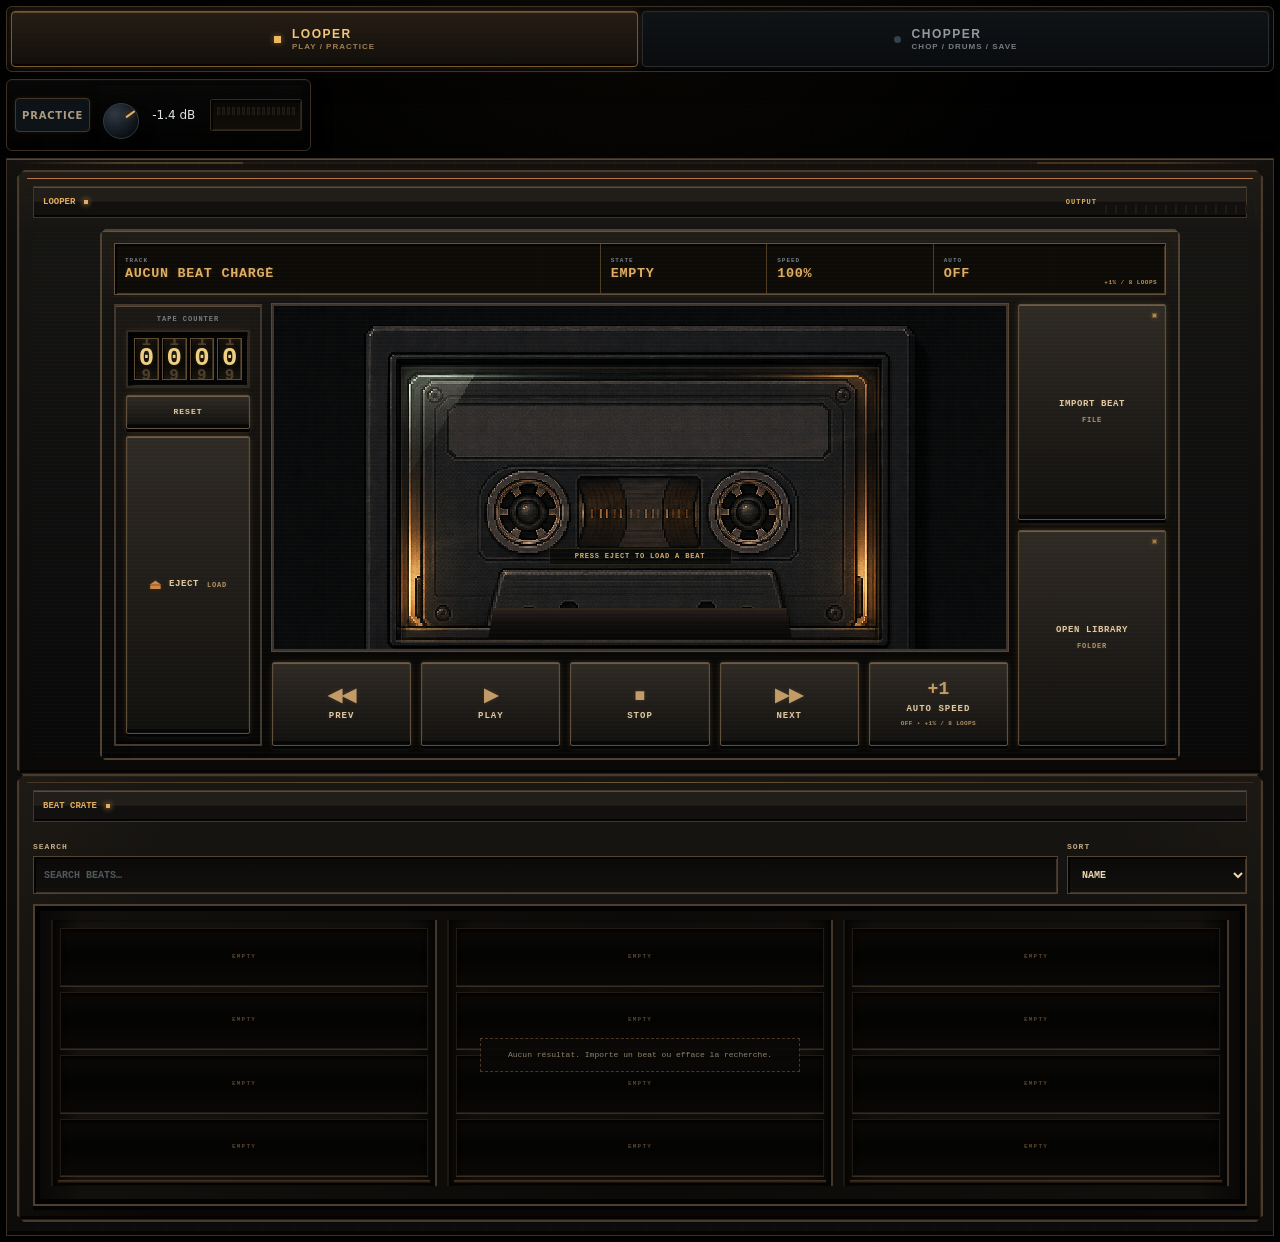
==== index.html @ d86b8d6f "Add sample timeline playhead" ====
<!doctype html>
<html lang="fr">
<head>
<meta charset="utf-8">
<meta name="viewport" content="width=device-width,initial-scale=1,viewport-fit=cover">
<meta name="theme-color" content="#15100b">
<meta name="referrer" content="no-referrer">
<title>Scratch Practice Station</title>
<link rel="manifest" href="manifest.json">
<link rel="stylesheet" href="./css/base.css">
<link rel="stylesheet" href="./css/clean-ui.css">
</head>
<body>
<div id="appBootError" role="alert" aria-live="assertive"></div>
<div class="app">
<div class="machine">
  <div class="top stableTop">
    <div class="stableBrand">
      <div class="stableBrandMark">SP</div>
      <div class="stableBrandName">SCRATCH PRACTICE</div>
    </div>

    <div class="headerDeckPill">
      <div class="headerDeckIcon" aria-hidden="true"></div>
      <div class="headerDeckText">
        <div id="deckTrack" class="headerDeckTitle">Aucun beat chargé</div>
        <div id="deckInfo" class="headerDeckMeta">Importe un WAV/MP3 pour commencer.</div>
      </div>
      <button id="headerCrateToggle" class="headerDeckCaret" type="button" aria-label="Ouvrir la beat crate">▾</button>
    </div>

    <div class="headerActions">
      <button id="practiceOverlayOpen" class="utilityBtn" type="button">PRACTICE</button>
    </div>

    <div class="headerMaster">
      <div class="headerVolLabel">VOLUME</div>
      <div class="headerMasterInner">
        <div class="masterVolumeBox headerMasterBox">
          <input id="masterVolume" type="range" min="0" max="100" step="1" value="85">
        </div>
        <div id="masterDb" class="masterDb">-1.8 dB</div>
        <span id="masterVolumeReadout" class="compatHidden">85%</span>
        <div class="headerMeterWrap">
          <div id="vu" class="vu headerVu"></div>
          <div class="headerMeterScale"><span>-24</span><span>-18</span><span>-12</span><span>-6</span><span>-3</span><span>0</span></div>
        </div>
      </div>
      <div class="compatHidden">
        <div id="lampReady" class="lamp green on"></div>
        <div id="lampPlay" class="lamp red"></div>
        <div id="lampStore" class="lamp amber"></div>
      </div>
    </div>
  </div>

  <div class="tabs mainModeTabs" role="tablist" aria-label="Main workstation mode">
    <button class="tab active" data-tab="looper" type="button" role="tab" aria-selected="true">
      <span class="tabLed"></span>
      <span class="tabCopy"><b>LOOPER</b><small>PLAY / PRACTICE</small></span>
    </button>
    <button class="tab" data-tab="chopper" type="button" role="tab" aria-selected="false">
      <span class="tabLed"></span>
      <span class="tabCopy"><b>CHOPPER</b><small>CHOP / DRUMS / SAVE</small></span>
    </button>
  </div>

  <!-- LOOPER -->
  <section id="looper" class="screen active">
    <div class="layout">
      <div class="panel beatCratePanel">
        <div class="title stableTitle"><span>BEAT CRATE <i class="blueLed"></i></span><span class="titleMeta">LOCAL CASSETTE RACK</span></div>

        <div class="grid2 beatCrateControls">
          <div><label for="librarySearch">SEARCH</label><input id="librarySearch" placeholder="SEARCH BEATS…"></div>
          <div><label for="libraryOrder">SORT</label><select id="libraryOrder"><option value="name">NAME</option><option value="recent">RECENT</option></select></div>
        </div>
        <div id="library" class="library"></div>
      </div>

      <div class="panel looperMainPanel">
        <div class="title stableTitle looperFrameHeader">
          <span>LOOPER <i class="blueLed"></i></span>
          <span class="looperPanelOutput"><b>OUTPUT</b><span id="looperVu" class="vu looperVu" aria-label="Niveau de sortie du Looper"></span></span>
        </div>
        <div class="looperPlayerHardware">
          <div class="display looperDisplay">
            <div id="looperDropzoneBtn" class="cassetteDeck" role="group" aria-label="Lecteur cassette pixel art et commandes du looper">
              <div class="deckReadout" role="status" aria-live="polite">
                <div class="deckReadoutTrack"><small>TRACK</small><strong id="cassetteBeatName">NO BEAT LOADED</strong></div>
                <div><small>STATE</small><strong id="deckTransportState">READY</strong></div>
                <div><small>SPEED</small><strong id="deckSpeedReadout">100%</strong></div>
                <div class="deckReadoutAuto"><small>AUTO</small><strong id="deckAutoReadout">OFF</strong><em>+1% / 8 LOOPS</em></div>
              </div>

              <div class="deckHardwareGrid">
                <aside class="tapeCounterModule" aria-label="Compteur mécanique de bande">
                  <small class="tapeCounterLabel">TAPE COUNTER</small>
                  <div id="tapeCounter" class="tapeCounterWindow" role="timer" aria-live="off" aria-label="Compteur de bande 0000">
                    <span class="counterWheel" data-digit="0" data-prev="9" data-next="1"><span class="counterGlyph">0</span></span>
                    <span class="counterWheel" data-digit="0" data-prev="9" data-next="1"><span class="counterGlyph">0</span></span>
                    <span class="counterWheel" data-digit="0" data-prev="9" data-next="1"><span class="counterGlyph">0</span></span>
                    <span class="counterWheel" data-digit="0" data-prev="9" data-next="1"><span class="counterGlyph">0</span></span>
                  </div>
                  <button id="tapeCounterReset" class="deckCounterKey" type="button" aria-label="Remettre le compteur de bande à zéro">RESET</button>
                  <button id="cassetteDoorEject" class="deckSideKey counterEjectKey" type="button" aria-label="Éjecter la cassette et remplacer le beat" title="EJECT / REPLACE">
                    <span class="deckKeyIcon" aria-hidden="true">⏏</span>
                    <strong>EJECT</strong>
                    <small id="cassetteDoorAction">LOAD</small>
                  </button>
                </aside>

                <div class="deckMechanismColumn">
                  <div class="cassetteMechanismCrop">
                    <div class="cassetteDeckStage">
                      <img class="cassetteDeckImage" src="assets/cassette-mechanism-pixel-v84.png" alt="Cabine cassette pixel art aux proportions physiques 10,16 par 6,35 cm" draggable="false">

                      <div class="cassetteDoorCavity" aria-hidden="true"></div>

                      <div class="cassetteDoorAssembly">
                        <img class="cassetteDoorPanel" src="assets/cassette-mechanism-pixel-v84.png" alt="" aria-hidden="true" draggable="false">
                        <div class="cassetteDoorGlass" aria-hidden="true"></div>
                        <div class="cassetteDoorLip" aria-hidden="true"></div>

                        <img class="cassetteReel cassetteReelLeft" src="assets/cassette-reel-pixel-v81.png" alt="" aria-hidden="true" draggable="false">
                        <img class="cassetteReel cassetteReelRight" src="assets/cassette-reel-pixel-v81.png" alt="" aria-hidden="true" draggable="false">
                      </div>

                      <div id="cassetteHint" class="cassetteDeckHint">PRESS EJECT TO LOAD A BEAT</div>
                    </div>
                  </div>

                  <div class="deckTransport" role="group" aria-label="Transport du Looper">
                    <button id="prevBeat" class="deckHotspot" type="button" aria-label="Beat précédent" title="PREV"><span aria-hidden="true">◀◀</span><strong>PREV</strong></button>
                    <button id="playBeat" class="deckHotspot" type="button" aria-label="Lecture" title="PLAY"><span aria-hidden="true">▶</span><strong>PLAY</strong></button>
                    <button id="stopBeat" class="deckHotspot" type="button" aria-label="Stop" title="STOP"><span aria-hidden="true">■</span><strong>STOP</strong></button>
                    <button id="nextBeat" class="deckHotspot" type="button" aria-label="Beat suivant" title="NEXT"><span aria-hidden="true">▶▶</span><strong>NEXT</strong></button>
                    <button id="autoLooperToggle" class="deckHotspot deckAutoHotspot" type="button" aria-label="Accélération automatique" title="AUTO +1% / 8 LOOPS" aria-pressed="false">
                      <span aria-hidden="true">+1</span><strong>AUTO SPEED</strong><small id="autoLooperCompactStatus">OFF • +1% / 8 LOOPS</small>
                    </button>
                  </div>
                </div>

                <aside class="looperImportDock" aria-label="Chargement des beats">
                  <button id="importBeatsBtn" class="deckLoadKey deckLoadBeat" type="button">
                    <span class="deckKeyLamp" aria-hidden="true"></span>
                    <strong>IMPORT BEAT</strong><small>FILE</small>
                  </button>
                  <button id="importFolderBtn" class="deckLoadKey deckLoadLibrary" type="button">
                    <span class="deckKeyLamp" aria-hidden="true"></span>
                    <strong>OPEN LIBRARY</strong><small>FOLDER</small>
                  </button>
                </aside>
              </div>

              <div id="beatImportStatus" class="beatImportStatus" aria-live="polite">READY • 3 INCLUDED BEATS</div>
            </div>
          </div>
        </div>

        <input id="beatFiles" class="hidden" type="file" accept="audio/*" multiple>
        <input id="beatFolder" class="hidden" type="file" accept="audio/*" webkitdirectory multiple>
      </div>
    </div>
  </section>

  <!-- PRACTICE -->
  <section id="practice" class="screen">
    <button id="practiceOverlayClose" class="practiceClose" type="button">CLOSE</button>
    <div class="layout">
      <div class="panel">
        <div class="title"><span>01</span> TRAINING SETUP</div>
        <div class="grid3">
          <div><label>LEVEL</label><select id="practiceLevel"><option value="beginner">BEGINNER</option><option value="intermediate">INTERMEDIATE</option><option value="advanced">ADVANCED</option></select></div>
          <div><label>SUBDIVISION</label><select id="practiceSub"><option value="8">8TH</option><option value="16">16TH</option></select></div>
          <div><label>PRACTICE TEMPO</label><input id="practiceTempo" type="number" min="40" max="220" value="80"></div>
        </div>
        <select id="practiceBars" class="hidden"><option selected>2</option></select>
        <div class="grid2">
          <button id="newPattern" class="btn primary">NEW PATTERN</button>
          <button id="startPractice" class="btn good">START PRACTICE</button>
        </div>
        <div class="grid2">
          <div><label>AUTO PROGRESSION</label><select id="practiceAuto"><option value="off">OFF</option><option value="up">+ SPEED %</option></select></div>
          <div><label>CHANGE EVERY</label><select id="patternCycles"><option value="2">2 CYCLES</option><option value="4" selected>4 CYCLES</option><option value="8">8 CYCLES</option></select></div>
        </div>
        <div class="help">Le moteur n'utilise pas une “notation standard” propriétaire : il affiche une notation pédagogique simple et explicite. → avant, ← arrière, X fermeture fader, O ouverture.</div>
      </div>

      <div class="panel">
        <div class="title"><span>02</span> CURRENT DRILL</div>
        <div class="practiceCard">
          <div id="practiceName" class="practiceName">BABY FLOW</div>
          <div id="practiceNotation" class="notation">→ ← · · | → ← · ·</div>
          <div id="practiceGrid" class="beatgrid"></div>
          <div id="practiceCount" class="status">READY</div>
        </div>
        <div class="legend">→ push / forward • ← pull / backward • X fader close • O fader open • C chirp • T transformer • S stab • · silence / hold</div>
      </div>
    </div>
  </section>

  <!-- CHOPPER -->
  <section id="chopper" class="screen">
    <div class="chopperStack samplerDeck">
      <div class="samplerTopRail" aria-hidden="true">
        <div class="samplerIdentity">
          <span class="samplerModel">CHOPPER 16</span>
          <strong>SAMPLE WORKSTATION</strong>
          <small>SCRATCH PRACTICE</small>
        </div>
        <div class="samplerRailMeta">
          <span>16 PADS</span>
          <span>2 BARS</span>
          <span>LOCAL AUDIO</span>
        </div>
      </div>

      <div class="samplerUpperDeck">
        <div class="panel samplerControlModule chopTransportPanel">
          <div class="title stableTitle"><span>SAMPLE CONTROL <i class="blueLed"></i></span><span class="titleMeta">LOAD / EDIT</span></div>

          <div class="samplerActionRow">
            <button id="playDrumsOnly" class="btn blue">DRUMS</button>
            <button id="autoMarkers" class="btn">AUTO CHOP</button>
          </div>
          <div id="chopStatus" class="status" aria-live="polite">READY</div>
          <div id="beatSaveStatus" class="status saveBeatStatus">SAVE rend la grille actuelle puis écrit un WAV.</div>
          <div class="spaceHint">ESPACE = PLAY / STOP</div>
          <input id="sampleFile" class="hidden" type="file" accept="audio/*">
          <input id="waveZoom" class="hidden" type="range" min="1" max="24" step="1" value="1">

          <details class="advancedBox">
            <summary>FINE SETTINGS</summary>
            <div class="samplerSelectRow fineSettingsSelectRow">
              <div><label>CHOPS</label><select id="sliceCount"><option value="4">4</option><option value="8">8</option><option value="12">12</option><option value="16" selected>16</option></select></div>
              <div><label>SNAP</label><select id="snapMode"><option value="transient">TRANSIENT</option><option value="grid">GRID</option><option value="free">FREE</option></select></div>
            </div>
            <div class="grid2 advancedInner">
              <div><label>GRID PRECISION</label><select id="gridDivision"><option value="0.25">1/4 beat</option><option value="0.125">1/8 beat</option><option value="0.0625" selected>1/16 beat</option><option value="0.03125">1/32 beat</option></select></div>
              <div><label>TRANSIENT RANGE</label><select id="transientRadius"><option value="20">20 ms</option><option value="40">40 ms</option><option value="80" selected>80 ms</option><option value="120">120 ms</option><option value="200">200 ms</option></select></div>
            </div>
          </details>

          <div class="samplerControlLegend">wheel = zoom • drag chop = free placement</div>
        </div>

        <div class="panel chopperMainPanel samplerScreenModule">
          <div class="grid4 samplerTransportButtons samplerDisplayActions" role="group" aria-label="Transport du Chopper">
            <button id="previewFlip" class="btn primary">PLAY</button>
            <button id="loadSampleBtn" class="btn primary">LOAD SAMPLE</button>
            <button id="stopFlip" class="btn">STOP</button>
            <button id="addFlipLibrary" class="btn good">SAVE BEAT</button>
          </div>

          <div class="title stableTitle"><span>SAMPLE DISPLAY <i class="blueLed"></i></span><span class="titleMeta">WAVE / CHOPS</span></div>

          <div class="samplerDisplayBody">
            <div class="sampleKnob samplePitchKnob" data-range-knob="samplePitch">
              <label for="samplePitch">PITCH</label>
              <div class="sampleKnobControl">
                <span class="sampleKnobFace" aria-hidden="true"></span>
                <input id="samplePitch" class="sampleKnobInput" type="range" min="-6" max="6" step="1" value="0" aria-label="Pitch du sample">
              </div>
              <span id="samplePitchReadout" class="sampleKnobReadout">0 st</span>
            </div>

            <div class="wavewrap largeWave samplerScreen">
              <canvas id="waveCanvas" width="1500" height="210"></canvas>
              <canvas id="playheadCanvas" width="1500" height="210" aria-hidden="true"></canvas>
              <div class="waveScrollbar">
                <input id="waveScroll" type="range" min="0" max="1000" step="1" value="0" aria-label="Scroll sample waveform">
              </div>
            </div>

            <div class="friendlyControls sampleTempoControl">
              <div><label for="sampleBpm">TEMPO</label><input id="sampleBpm" type="number" min="40" max="220" step="0.1" value="90"></div>
            </div>

            <div class="sampleKnob sampleVolumeKnob" data-range-knob="sampleVolume">
              <label for="sampleVolume">SAMPLE VOL</label>
              <div class="sampleKnobControl">
                <span class="sampleKnobFace" aria-hidden="true"></span>
                <input id="sampleVolume" class="sampleKnobInput" type="range" min="0" max="100" step="1" value="80" aria-label="Volume du sample">
              </div>
              <span id="sampleVolumeReadout" class="sampleKnobReadout">80%</span>
            </div>
          </div>

          <div id="sampleInfo" class="status samplerSampleInfo">Charge un sample, place tes chops et joue.</div>
          <div class="help sampleConditionHelp">AUTO CONDITION • coupe le rumble et crée du headroom uniquement si le sample arrive trop HOT/DENSE. Aucun boost automatique.</div>
        </div>
      </div>

      <div class="samplerPerformanceDeck">
        <div class="panel padsPanel samplerPadsModule">
          <div class="title compactTitle samplerSectionTitle">CHOP PADS <span class="titleMeta">01–16</span></div>
          <div id="pads" class="pads"></div>
          <div class="samplerModuleHint">Tap a pad to audition from that chop to the end.</div>
        </div>

        <div class="panel gridPanel samplerSequenceModule">
          <div class="samplerSequenceHead">
            <div class="title compactTitle samplerSectionTitle">SEQUENCE <span class="titleMeta">2 BARS / 8TH</span></div>
            <button id="clearGrid" class="btn">CLEAR GRID</button>
          </div>
          <div class="loopGridWrap">
            <div class="sampleTimelineStack">
              <canvas id="sampleTimelineCanvas" width="830" height="86" aria-label="Timeline du sample alignée sur la séquence de deux mesures">Sample timeline</canvas>
              <canvas id="sampleTimelinePlayheadCanvas" width="830" height="86" aria-hidden="true"></canvas>
            </div>
            <div id="loopGrid" class="matrixGrid"></div>
          </div>
          <div class="samplerModuleHint">Click = place • right click = clear • one chop per step.</div>
        </div>
      </div>

      <div class="panel controlPanel samplerDrumSection">
        <div class="title stableTitle"><span>DRUM MACHINE <i class="blueLed"></i></span><span class="titleMeta">GROOVE / OUTPUT</span></div>
        <div class="drumSelector">
          <div>
            <label>STYLE POUR LA PROCHAINE SÉLECTION</label>
            <select id="drumMode"><option value="auto" selected>AUTO / 30 GROOVES</option><option value="classic">BOOM BAP</option><option value="sparse">DUSTY / SPARSE</option><option value="hard">HARD</option><option value="wonky">WONKY</option><option value="west">WEST COAST</option><option value="off">OFF</option></select>
          </div>
          <button id="newDrums" class="btn blue">NEW DRUMS</button>
        </div>

        <div class="snareFx">
          <div class="snareFxHead">
            <label class="fxToggle">
              <input id="snareReverbOn" type="checkbox">
              <span>SNARE REVERB</span>
            </label>
            <select id="snareReverbType">
              <option value="room">ROOM</option>
              <option value="plate" selected>PLATE</option>
              <option value="dark">DARK</option>
            </select>
          </div>
          <div class="snareMixRow">
            <label>MIX <span id="snareReverbMixReadout">25%</span></label>
            <input id="snareReverbMix" type="range" min="0" max="70" step="1" value="25">
          </div>
          <div class="help">Le réglage reste fixe quand tu fais NEW DRUMS.</div>
        </div>

        <div class="snareFx punchFx">
          <div class="snareFxHead">
            <label>PUNCH / MASTER</label>
            <select id="punchMode">
              <option value="off">OFF</option>
              <option value="warm" selected>WARM</option>
              <option value="knock">KNOCK</option>
              <option value="hard">HARD</option>
            </select>
          </div>
          <div id="punchDesc" class="help">WARM • glue légère, transitoires préservées, limiteur de sécurité.</div>
        </div>

        <div class="currentDrums">
          <div class="currentDrumsTitle">BATTERIE COURANTE</div>
          <div id="drumSelectionStatus">Pas encore sélectionnée — le premier PLAY en choisira une.</div>
          <div class="drumParts">
            <span id="currentKick">KICK —</span>
            <span id="currentSnare">SNARE —</span>
            <span id="currentHat">HAT —</span>
            <span id="currentPattern">PATTERN —</span>
          </div>
        </div>

        <div class="drumEditBox">
          <div class="drumEditHead">
            <div>
              <div class="currentDrumsTitle">EDIT GROOVE</div>
              <div class="help">1 mesure • clic = ajouter/enlever • molette sur une case = volume 10–100%</div>
            </div>
            <div class="drumEditActions">
              <select id="drumEditView" aria-label="Drum editor resolution">
                <option value="8">8TH</option>
                <option value="16" selected>16TH</option>
              </select>
              <button id="clearDrumEdits" class="btn">CLEAR DRUMS</button>
            </div>
          </div>
          <div id="drumEditor" class="drumEditor"></div>
          <div id="drumStatus" class="status drumEditStatus" aria-live="polite">READY</div>
          <input id="kickFolderFallback" class="hidden" type="file" accept="audio/*" webkitdirectory multiple>
          <input id="snareFolderFallback" class="hidden" type="file" accept="audio/*" webkitdirectory multiple>
          <input id="hatFolderFallback" class="hidden" type="file" accept="audio/*" webkitdirectory multiple>
        </div>


      </div>
    </div>
  </section>

  
</div>
</div>

<script src="./js/bootstrap.js"></script>
<script src="./js/core.js" defer></script>
<script src="./js/looper.js" defer></script>
<script src="./js/practice.js" defer></script>
<script src="./js/chopper.js" defer></script>
<script src="./js/drums.js" defer></script>
<script src="./js/events.js" defer></script>
</body>
</html>
---- css/base.css ----
/* Scratch Practice - maintained runtime base stylesheet.
   There is no CSS generator pipeline; edit this file directly. */

:root {
  /* Core UI */
  --line: #252b30;
  --accent: #e2ad5f;
  --accent-secondary: #b87349;
  --green: #72be95;
  --amber: #e2ad5f;
  --red: #e15d56;

  /* Typography */
  --font-mono: ui-monospace,SFMono-Regular,Consolas,monospace;
  --font-condensed: "Arial Narrow","Helvetica Neue",Arial,sans-serif;

  /* Shared physical surface */
  --deck-texture: url("../assets/deck-black-ui-texture.png");
}

* {
  box-sizing: border-box;
}

html, body {
  background-color: #050403 !important;
}

body {
  min-height: 100vh;
  margin: 0 !important;
  color: #e7eaed !important;
  background-image: radial-gradient(circle at 50% -15%,rgba(226,173,95,.055),transparent 31%),
    linear-gradient(180deg,rgba(0,0,0,.18),rgba(0,0,0,.47)),
    var(--deck-texture) !important;
  background-size: auto,auto,256px 256px !important;
  background-repeat: no-repeat,no-repeat,repeat !important;
  background-blend-mode: normal,normal,soft-light !important;
  font-family: Inter,system-ui,-apple-system,BlinkMacSystemFont,"Segoe UI",sans-serif !important;
}

body:before {
  content: "";
  position: fixed;
  inset: 0;
  pointer-events: none;
  z-index: 999;
  background: repeating-linear-gradient(0deg,transparent 0 3px,rgba(255,255,255,.018) 3px 4px),
    repeating-linear-gradient(90deg,transparent 0 7px,rgba(255,255,255,.012) 7px 8px);
  mix-blend-mode: screen;
  opacity: .015 !important;
}

button, input, select {
  font: inherit;
}

button {
  cursor: pointer;
}

.lamp {
  width: 8px;
  height: 8px;
  margin: auto;
  border-radius: 50%;
  background: #24292c;
  border: 1px solid #4a5054;
  box-shadow: inset 0 0 5px #000;
}

.lamp.on.green {
  background: var(--green);
  box-shadow: 0 0 10px rgba(123,217,154,.75);
}

.lamp.on.amber {
  background: var(--amber);
  box-shadow: 0 0 10px rgba(226,169,90,.75);
}

.lamp.on.red {
  background: var(--red);
  box-shadow: 0 0 10px rgba(255,91,80,.75);
}

.screen {
  position: relative;
  display: none;
  z-index: 1;
}

.screen.active {
  display: block;
}

.layout {
  display: grid;
  grid-template-columns: minmax(0,.9fr) minmax(0,1.1fr);
  gap: 14px;
}

.panel {
  position: relative;
  min-width: 0;
  padding: 16px;
  border: 1px solid var(--line) !important;
  border-radius: 6px !important;
}

.panel:before {
  content: "";
  position: absolute;
  left: 0;
  top: 0;
  bottom: 0;
  width: 2px;
  background: #22292d;
}

.title {
  display: flex;
  align-items: center;
  gap: 9px;
  margin: 0 0 14px;
  padding: 0;
  border-bottom: 0;
  font: 900 12px/1 var(--font-condensed);
  letter-spacing: 1px;
  text-transform: uppercase;
}

.title span {
  color: var(--accent);
  font: 800 9px/1 var(--font-mono);
  letter-spacing: 0;
  display: none;
}

#looper .panel:nth-child(2):before, #practice .panel:nth-child(2):before, .chopperMainPanel:before {
  background: var(--accent-secondary);
}

label {
  display: block;
  margin: 10px 0 5px;
  font: 700 9px/1 var(--font-mono);
  text-transform: uppercase;
}

.help, .legend, input, select {
  width: 100%;
  min-height: 38px;
  border: 1px solid #343c41;
  border-radius: 4px;
  padding: 8px 10px;
  outline: none;
  color: #e8e8e5;
  background: #090c0e;
  font-size: 12px;
  transition: border-color .15s,box-shadow .15s;
}

input:focus, select:focus {
  outline: 1px solid #8b6838 !important;
  border-color: #765a34 !important;
  box-shadow: 0 0 0 2px rgba(226,173,95,.08);
}

select {
  color-scheme: dark;
}

input::placeholder {
  color: #4f585d;
}

input[type=range] {
  min-height: auto;
  padding: 0;
  border: 0;
  background: transparent;
  accent-color: var(--accent);
}

.hidden {
  display: none !important;
}

.grid2 {
  display: grid;
  grid-template-columns: repeat(2,minmax(0,1fr));
  gap: 9px;
}

.grid3 {
  display: grid;
  grid-template-columns: repeat(3,minmax(0,1fr));
  gap: 9px;
}

.grid4 {
  display: grid;
  grid-template-columns: repeat(4,minmax(0,1fr));
  gap: 9px;
}

.btn {
  padding: 9px 12px;
  font: 850 10px/1 var(--font-condensed);
  letter-spacing: 1px;
  text-transform: uppercase;
  transition: transform .08s ease,background .12s,color .12s,border-color .12s;
}

.btn:active {
  transform: translateY(1px);
}

.btn.primary:hover {
  background: #49351f;
}

.btn.danger {
  color: #ffd4d0;
  background: #2a1515;
  border-color: #69312e;
}

.btn:disabled {
  opacity: .36;
  cursor: not-allowed;
}

.display, .practiceCard {
  position: relative;
  overflow: hidden;
  border: 1px solid #24485a;
  border-radius: 6px;
  padding: 18px;
  background: linear-gradient(180deg,rgba(27,103,140,.08),transparent),
    #06141b;
  box-shadow: inset 0 0 45px rgba(24,107,151,.11),
    0 12px 28px rgba(0,0,0,.18);
}

.display:after, .practiceCard:after {
  content: "";
  position: absolute;
  inset: 0;
  pointer-events: none;
  background: repeating-linear-gradient(0deg,transparent 0 3px,rgba(89,197,246,.025) 3px 4px);
}

.status {
  position: relative;
  z-index: 1;
  min-height: 18px;
  font: 11px/1.5 var(--font-mono);
}

.vu {
  position: relative;
  z-index: 1;
  display: grid;
  grid-template-columns: repeat(16,1fr);
  gap: 3px;
  margin-top: 14px;
}

.practiceName {
  position: relative;
  z-index: 1;
  color: #e8f7fd;
  font: 900 34px/.95 var(--font-condensed);
  letter-spacing: -1px;
}

.notation {
  position: relative;
  z-index: 1;
  margin-top: 18px;
  color: #c5a36d;
  font: 700 25px/1.65 var(--font-mono);
  letter-spacing: 4px;
  word-break: break-word;
}

.beatgrid {
  position: relative;
  z-index: 1;
  display: grid;
  grid-template-columns: repeat(8,1fr);
  gap: 3px;
  margin-top: 13px;
}

.beatgrid span {
  border: 1px solid #254454;
  padding: 8px 2px;
  color: #78a7ba;
  text-align: center;
  font: 9px/1 var(--font-mono);
}

.beatgrid span.now {
  background: var(--accent);
  border-color: var(--accent);
  color: #06131a;
}

.advancedInner {
  margin-top: 8px;
}

@media (max-width:760px) {
  /* Generic form grids used by the legacy Practice surface. Component grids
     with stronger contracts (Looper/Chopper/Drums) override this locally. */
  .grid3,
  .grid4 {
    grid-template-columns: 1fr 1fr;
  }
}

.masterVolumeBox {
  margin-top: 12px;
  padding-top: 10px;
  border-top: 1px solid #263038;
}

.masterVolumeBox input[type=range] {
  accent-color: var(--accent);
}

.headerMaster {
  grid-template-columns: auto 1fr;
  grid-template-rows: auto auto;
  column-gap: 14px;
  row-gap: 6px;
}

.headerVolLabel {
  grid-row: 1 / span 2;
  letter-spacing: 1px;
}

.masterDb {
  min-width: 60px;
}

.vu i {
  width: 100%;
  border: 0;
}

label {
  font-weight: 600;
}

.masterVolumeBox {
  background: #0a0d10;
}

.app {
  max-width: 1680px !important;
  background: transparent !important;
  margin: 0 auto !important;
  padding: 6px !important;
}

.machine {
  position: relative;
  overflow: hidden;
  grid-template-columns: minmax(0,1fr) !important;
  grid-template-areas: "top" "tabs" "content" !important;
  align-items: start !important;
  padding: 0 !important;
  border: 0 !important;
  border-radius: 0 !important;
  background: transparent !important;
  box-shadow: none !important;
}

.machine:before, .machine:after {
  display: none !important;
}

.stableTop {
  position: relative;
  z-index: 1;
  justify-content: space-between;
  grid-area: top !important;
  display: grid !important;
  align-items: center !important;
  border: 1px solid var(--line) !important;
  border-radius: 6px !important;
}

.stableBrand {
  align-items: center;
  gap: 16px;
}

.stableBrandMark {
  width: 42px;
  height: 44px;
  display: flex;
  align-items: center;
  justify-content: center;
  color: #f2d49b !important;
  font-size: 21px;
  font-weight: 1000;
  font-style: italic;
  letter-spacing: -4px;
  border: 1px solid #785932;
  background: linear-gradient(180deg,#3c2d1d,#20170f) !important;
  box-shadow: inset 0 1px rgba(255,232,188,.08),0 0 9px rgba(226,173,95,.08) !important;
}

.stableBrandName {
  font-size: 17px;
  font-weight: 600;
  letter-spacing: 5px;
  white-space: nowrap;
}

.headerDeckPill {
  grid-template-columns: 80px 1fr 30px !important;
  align-items: center !important;
  gap: 10px !important;
  min-height: 50px !important;
  padding: 0 12px !important;
  border: 1px solid #202a32 !important;
  border-radius: 6px !important;
}

.headerDeckTitle {
  color: #eef2f4 !important;
  font-size: 14px !important;
  font-weight: 600;
}

.headerDeckMeta {
  margin-top: 3px;
  color: #7c868e !important;
  font-size: 11px !important;
}

.headerDeckCaret {
  width: 28px;
  height: 32px;
  padding: 0 !important;
  border: 0 !important;
  background: transparent !important;
  color: #abb2b7 !important;
  font-size: 18px !important;
  text-align: right;
  cursor: pointer;
  transition: .12s ease;
}

.utilityBtn {
  min-height: 34px;
  border: 1px solid #26313a;
  border-radius: 4px;
  color: #cbd2d7;
  background: #0d1217;
  font-size: 10px;
  font-weight: 800;
  letter-spacing: .8px;
}

.headerMaster {
  display: flex !important;
  align-items: center !important;
  justify-content: flex-end !important;
  gap: 12px !important;
}

.headerMasterInner {
  display: grid !important;
  align-items: center !important;

}

.headerMasterBox {
  position: relative !important;
  display: flex;
  align-items: center;
  justify-content: center;
  padding: 0 !important;
  border: 0 !important;
  background: transparent !important;
}

.headerMasterBox:before {
  content: "" !important;
  position: absolute !important;
  inset: 5px !important;
  border-radius: 50% !important;
  border: 1px solid #303a43 !important;
  background: radial-gradient(circle at 32% 28%,#303943 0,#192027 42%,#0b0f13 74%,#030405 100%) !important;
  box-shadow: 0 7px 15px rgba(0,0,0,.42) !important;  pointer-events: none !important;
}

.headerMasterBox:after {
  content: "" !important;
  position: absolute !important;
  width: 2px !important;
  border-radius: 2px !important;
  background: var(--accent) !important;
  box-shadow: 0 0 7px rgba(226,173,95,.46) !important;
  transform: rotate(calc((var(--masterpct,85) - 50) * 1.55deg)) !important;

}

.headerVolLabel {
  font-size: 11px !important;
  color: #d4dade !important;
}

#masterVolume {
  position: absolute !important;
  inset: 0 !important;
  z-index: 3 !important;
  opacity: 0 !important;
  pointer-events: auto !important;
  touch-action: none;
  cursor: pointer !important;
}

.masterDb {
  font-size: 12px !important;
  color: #dce1e4 !important;
}

.headerMeterWrap {
  position: relative;
  display: grid;
  grid-template-rows: 14px 10px !important;
  gap: 1px !important;
  min-height: 31px;
  padding: 3px 6px 2px !important;
  overflow: hidden;
  border: 1px solid #33291f !important;
  border-radius: 2px;
  background: linear-gradient(180deg,#070706,#100d09) !important;
  box-shadow: inset 2px 2px #030302,inset -1px -1px #292118 !important;
}

.headerVu {
  height: 14px !important;
  display: grid !important;
  grid-template-columns: repeat(16,1fr) !important;
  gap: 2px !important;
  align-items: center;
  margin: 0 !important;
  padding: 0 !important;
  border: 0 !important;
  background: transparent !important;
}

.headerVu i {
  min-width: 3px;
  border: 1px solid #211a13 !important;
  border-radius: 0 !important;
  background: #15110d !important;
  box-shadow: inset 0 1px rgba(255,255,255,.018) !important;
}

.headerVu i {
  height: 8px !important;
  margin-top: 1px !important;
}

.headerVu i.on.low {
  border-color: #506d69 !important;
  background: linear-gradient(180deg,#789d98,#567772) !important;
  box-shadow: 0 0 3px rgba(109,152,151,.18) !important;
}

.headerVu i.on.mid {
  border-color: #9b743c !important;
  background: linear-gradient(180deg,#e2ad5f,#a97936) !important;
  box-shadow: 0 0 4px rgba(226,173,95,.20) !important;
}

.headerVu i.on.high {
  border-color: #a85d31 !important;
  background: linear-gradient(180deg,#e18a48,#b65332) !important;
  box-shadow: 0 0 5px rgba(212,134,67,.28) !important;
}

.headerVu i.peakHold {
  border-color: #f1c276 !important;
  box-shadow: 0 0 2px #e2ad5f,0 0 6px rgba(212,134,67,.34) !important;
}

.headerMeterScale {
  justify-content: space-between;
  color: #8f795d !important;
  font-family: var(--font-mono);
  font-size: 8px;
  letter-spacing: .25px;
}

.stableTitle, .compactTitle {
  margin: 0 !important;
  padding: 0 !important;
  border: 0 !important;
  color: #edf2f5 !important;
  font-size: 12px !important;
  font-weight: 700 !important;
  letter-spacing: .8px !important;
}

.stableTitle {
  display: flex !important;
  justify-content: space-between !important;
  align-items: center !important;
  min-height: 28px !important;
}

.stableTitle span {
  display: flex;
  align-items: center;
  gap: 8px;
}

.blueLed {
  width: 6px;
  height: 6px;
  display: inline-block;
  border-radius: 50%;
  border: 1px solid #5a4124;
  background: var(--accent);
  box-shadow: 0 0 6px rgba(226,173,95,.48);
}

label {
  font-size: 10px !important;
  letter-spacing: .35px !important;
}

input, select {
  border: 1px solid #3a3025 !important;
  border-radius: 4px !important;
  box-shadow: none !important;
}

.btn {
  min-height: 35px !important;
  border: 1px solid #27313a !important;
  border-radius: 4px !important;
}

.help, .status {
  font-size: 10px !important;
}

#looper {
  position: relative !important;
}

#clearGrid {
  float: right !important;
  margin-top: -31px !important;
  min-height: 28px !important;
}

#practice {
  display: none !important;
  position: fixed !important;
  z-index: 5000 !important;
  inset: 34px !important;
  max-width: 1100px !important;
  margin: auto !important;
  overflow: auto !important;
  padding: 42px 12px 12px !important;
  border: 1px solid #29343d !important;
  border-radius: 7px !important;
  background: #070b0f !important;
  box-shadow: 0 30px 90px rgba(0,0,0,.72) !important;
}

#practice.overlayOpen {
  display: block !important;
}

#practice .layout {
  grid-template-columns: 1fr 1fr !important;
}

.practiceClose {
  position: absolute;
  top: 10px;
  right: 12px;
  min-height: 28px;
  padding: 0 12px;
  border: 1px solid #28333c;
  border-radius: 4px;
  color: #d6dce0;
  background: #0d1217;
  font-size: 9px;
  font-weight: 800;
  cursor: pointer;
}

.compatHidden {
  position: absolute !important;
  width: 1px !important;
  height: 1px !important;
  overflow: hidden !important;
  clip: rect(0 0 0 0) !important;
  white-space: nowrap !important;
}

@media (max-width:1240px) {
  .stableTop {
    grid-template-columns: 290px minmax(330px,1fr) 90px minmax(370px,430px) !important;
  }

  .stableBrandName {
    letter-spacing: 3px;
  }
}

.mainModeTabs {
  position: relative;
  z-index: 1;
  grid-area: tabs !important;
  display: grid !important;
  grid-template-columns: 1fr 1fr !important;
  width: 100% !important;
  max-width: none !important;
  margin: 0 !important;
  padding: 4px !important;
  gap: 4px !important;
  border: 1px solid var(--line) !important;
  border-radius: 6px !important;
}

.mainModeTabs .tab {
  min-width: 0 !important;
  font: 900 11px/1 var(--font-condensed);
  letter-spacing: 1.6px;
  text-transform: uppercase;
  transition: .15s ease;
  min-height: 56px !important;
  display: flex !important;
  align-items: center !important;
  justify-content: center !important;
  gap: 11px !important;
  padding: 8px 18px !important;
  color: #92999f !important;
  border: 1px solid #262c31 !important;
  border-radius: 4px !important;
  background: linear-gradient(180deg,#101316,#090b0d) !important;
  box-shadow: none !important;
  cursor: pointer !important;
}

.mainModeTabs .tab:hover {
  color: #c8cdd1 !important;
  border-color: #5a4630 !important;
  background: linear-gradient(180deg,#131619,#0b0e10) !important;
}

.tabLed {
  width: 7px;
  height: 7px;
  flex: 0 0 auto;
  border-radius: 50%;
  background: #34404a;
}

.tab.active .tabLed {
  background: var(--accent) !important;
  box-shadow: 0 0 6px rgba(226,173,95,.48) !important;
}

.tabCopy {
  display: flex;
  flex-direction: column;
  align-items: flex-start;
  gap: 3px;
}

.tabCopy b {
  font-size: 12px;
  line-height: 1;
  letter-spacing: 1.5px;
}

.tabCopy small {
  color: #66717a;
  font-size: 8px;
  font-weight: 800;
  line-height: 1;
  letter-spacing: 1px;
}

.tab.active .tabCopy small {
  color: #b79768 !important;
}

.titleMeta {
  color: #c5a36d !important;
  font-size: 8px;
  font-weight: 800;
  letter-spacing: .8px;
}

#looper, #chopper {
  position: relative;
  z-index: 1;
  grid-area: content !important;
  display: none !important;
  width: 100% !important;
  animation: tabFade .13s ease;
}

#looper.active, #chopper.active {
  display: block !important;
}

.looperMainPanel {
  order: 1 !important;
  height: auto !important;
  min-height: 470px !important;
}

.beatCratePanel {
  order: 2 !important;
  position: relative !important;
  z-index: 1 !important;
  min-height: 360px !important;
  overflow: hidden !important;
}

.headerDeckCaret:hover {
  border-radius: 4px !important;
  background: rgba(226,173,95,.06) !important;
  color: #e7b969 !important;
}

#chopper .controlPanel {
  margin-top: 7px !important;
}

.gridPanel {
  padding: 10px 18px 14px !important;
}

.headerActions .utilityBtn {
  border-color: #443626 !important;
  color: #aa9a82 !important;
}

.headerActions .utilityBtn:hover {
  color: #ead9bb !important;
  border-color: #765a34 !important;
  background: #17110c !important;
}

.mainModeTabs .tab.active {
  color: #eee0c8 !important;
  border-color: #765a34 !important;
  background: linear-gradient(180deg,#211a12,#100d09) !important;
}

.mainModeTabs .tab.active b {
  color: #e7b969 !important;
}

@keyframes tabFade {
  from{opacity:.55;transform:translateY(2px)}
  to{opacity:1;transform:none}
}

@media (max-width:1000px) {
  :is(.looperMainPanel,.beatCratePanel) {
    min-height: auto !important;
  }
}

/* Pixel-art Looper surface and controls. */

.headerDeckIcon {
  display: flex;
  width: 70px !important;
  height: 30px !important;
  align-items: center;
  justify-content: center;
  border-right: 1px solid #44341f;
  background: var(--accent) !important;
  box-shadow: 0 0 6px rgba(226,173,95,.48) !important;
  color: transparent !important;
  font-size: 14px;
  opacity: .72 !important;
  filter: saturate(.55) brightness(1.12) !important;
}

@keyframes frontDeckSpin {
  to{transform:rotate(360deg)}
}

#looper .looperDisplay {
  display: flex !important;
  min-height: 170px !important;
  justify-content: center !important;
  padding: 0 !important;
  border: none !important;
  background: transparent !important;
  box-shadow: none !important;
}


.title, .currentDrumsTitle, label {
  color: #d6dade !important;
}

.help, small {
  color: #747d85 !important;
}

input, select, .status {
  color: #d9dde0 !important;
  border-color: #2a3035 !important;
  background: #080a0c !important;
}

.btn {
  color: #cfd4d8 !important;
  border-color: #30363b !important;
  background: linear-gradient(180deg,#171b1e,#0e1114) !important;
  box-shadow: inset 0 1px 0 rgba(255,255,255,.025),
    0 2px 5px rgba(0,0,0,.18) !important;
}

.btn:hover {
  color: #f0f2f4 !important;
  border-color: #414b53 !important;
  background: linear-gradient(180deg,#1c2125,#111519) !important;
}

.btn.primary, .btn.blue, .btn.good {
  color: #f0d39c !important;
  border-color: #765a34 !important;
  background: linear-gradient(180deg,#3b2d1e,#211811) !important;
}

.wavewrap.largeWave, .loopGridWrap, .drumEditBox, .snareFx, .punchFx, .currentDrums {
  border-color: #352d24 !important;
  background: linear-gradient(180deg,#0b0907,#060504) !important;
}

.pad, .drumEditStep, .matrixCell, .matrixRowLabel, .matrixHead, .matrixCorner {
  border-color: #3a3229 !important;
  background: linear-gradient(180deg,#1b1814,#0e0c09) !important;
  box-shadow: none !important;
}

.pad:hover, .drumEditStep:hover, .matrixCell:hover {
  border-color: #735a3b !important;
}

.pad.hit, .pad.active, .drumEditStep.active.kick, .drumEditStep.active.snare, .drumEditStep.active.hat, .matrixCell.active {
  color: #fff1d5 !important;
  border-color: #9a7038 !important;
  background: linear-gradient(145deg,#80552c,#4b301d 62%,#25170f) !important;
}

a, .blue {
  color: #e7b969 !important;
}

.stableTop, .mainModeTabs, .panel, .headerDeckPill, .headerMaster, .beatCratePanel, .currentDrums, .wavewrap.largeWave, .loopGridWrap, .drumEditBox, .snareFx, .punchFx, .btn, input, select, .status {
  background-image: linear-gradient(180deg,rgba(255,255,255,.02),rgba(0,0,0,.16)),
    var(--deck-texture) !important;
  background-size: auto,256px 256px !important;
  background-repeat: no-repeat,repeat !important;
  background-color: #0c0a08 !important;
  background-blend-mode: normal,soft-light !important;
}

.stableTop, .mainModeTabs, .panel, .headerDeckPill, .headerMaster, .beatCratePanel {
  border-color: #3a3025 !important;
  box-shadow: inset 0 1px 0 rgba(255,255,255,.018),
    0 10px 22px rgba(0,0,0,.18) !important;
}

.mainModeTabs .tab.active, .btn.primary, .btn.blue, .btn.good, .pad.active, .pad.hit, .drumEditStep.active.kick, .drumEditStep.active.snare, .drumEditStep.active.hat, .matrixCell.active {
  box-shadow: inset 0 1px 0 rgba(255,255,255,.035),
    0 0 10px rgba(226,173,95,.10) !important;
}

/* V84 clarified Looper hardware. The artwork supplies the cassette mechanism;
   every control, label and state remains live HTML. */
.cassetteDeck {
  --supply-reel-cycle:2.91s;
  --takeup-reel-cycle:1.46s;
  width:min(100%,1080px)!important;
  margin:0 auto!important;
  padding:12px!important;
  border:2px solid #514131!important;
  border-radius:0!important;
  clip-path:polygon(5px 0,calc(100% - 5px) 0,100% 5px,100% calc(100% - 5px),calc(100% - 5px) 100%,5px 100%,0 calc(100% - 5px),0 5px);
  background:
    linear-gradient(180deg,rgba(226,173,95,.035),transparent 13%),
    linear-gradient(180deg,#191613,#0d0b09 72%,#080706),
    var(--deck-texture)!important;
  background-size:auto,auto,256px 256px!important;
  box-shadow:
    inset 0 1px #66513d,
    inset 0 -4px #050403,
    5px 5px 0 #020202,
    0 18px 28px rgba(0,0,0,.36)!important;
  color:#d8c6aa;
  cursor:default;
}

.cassetteDeck.dragging {
  border-color:#9a713d!important;
  box-shadow:inset 0 1px #6a4d2c,0 0 0 1px rgba(226,173,95,.15),0 0 18px rgba(226,173,95,.08)!important;
}

.deckReadout {
  display:grid;
  grid-template-columns:minmax(0,2.1fr) .72fr .72fr 1fr;
  min-height:52px;
  margin-bottom:9px;
  border:1px solid #65503a;
  background:#0e0a06;
  box-shadow:inset 2px 2px #030201,inset -1px -1px #49351d,0 0 9px rgba(226,173,95,.045);
}

.deckReadout>div {
  display:flex;
  min-width:0;
  flex-direction:column;
  justify-content:center;
  gap:3px;
  padding:7px 10px;
  border-right:1px solid #513b22;
}

.deckReadout>div:last-child {border-right:0}
.deckReadout small {color:#a48a66;font:700 6px/1 var(--font-mono);letter-spacing:1px}
.deckReadout strong {
  overflow:hidden;
  color:#e2ad5f;
  font:800 clamp(9px,1.05vw,15px)/1 var(--font-mono);
  letter-spacing:.7px;
  text-overflow:ellipsis;
  text-shadow:0 0 6px rgba(226,173,95,.18);
  white-space:nowrap;
}
.deckReadoutAuto {position:relative;padding-right:86px!important}
.deckReadoutAuto em {
  position:absolute;
  right:8px;
  bottom:8px;
  color:#c09252;
  font:700 6px/1 var(--font-mono);
  letter-spacing:.45px;
  white-space:nowrap;
}

.deckHardwareGrid {
  display:grid;
  grid-template-columns:148px minmax(360px,1fr) 148px;
  grid-template-areas:"counter mechanism imports";
  align-items:stretch;
  gap:10px;
}

.tapeCounterModule {grid-area:counter}
.deckMechanismColumn {grid-area:mechanism}
.looperImportDock {grid-area:imports}

.deckMechanismColumn {
  display:grid;
  min-width:0;
  grid-template-rows:auto auto;
  align-content:start;
  gap:11px;
}

.cassetteMechanismCrop {
  position:relative;
  width:100%;
  aspect-ratio:2.12;
  overflow:hidden;
  border:2px solid #3e3329;
  background:#080706;
  box-shadow:inset 0 0 0 2px #030302,0 0 0 1px #574433,0 10px 18px rgba(0,0,0,.34);
}

.cassetteDeckStage {
  position:absolute;
  top:0;
  left:0;
  width:100%!important;
  aspect-ratio:1536 / 1024!important;
  overflow:visible!important;
  border-radius:0!important;
  background:#0c0a08!important;
  box-shadow:inset 0 0 0 2px #070605!important;
}

:is(.cassetteDeckImage,.cassetteDoorPanel) {
  position:absolute;
  inset:0;
  display:block;
  width:100%!important;
  height:100%!important;
  object-fit:contain!important;
  image-rendering:pixelated;
  filter:brightness(1.02) contrast(1.015) saturate(.88) sepia(.045);
  pointer-events:none;
  user-select:none;
}

.cassetteDeck:hover .cassetteDeckImage {filter:brightness(1.05) contrast(1.02) saturate(.9) sepia(.045)}

.cassetteDoorCavity {
  position:absolute;
  z-index:1;
  left:15.8%;
  top:10.8%;
  width:68.4%;
  height:60.7%;
  border:1px solid rgba(226,173,95,.12);
  background:radial-gradient(circle at 50% 18%,rgba(239,181,84,.07),transparent 38%),linear-gradient(180deg,#070503,#100a05 58%,#0d0804);
  box-shadow:inset 0 0 28px rgba(0,0,0,.9),inset 0 -5px 18px rgba(212,134,67,.065);
  opacity:0;
  transition:opacity .12s ease;
  pointer-events:none;
}

.cassetteDoorAssembly {
  position:absolute;
  z-index:2;
  inset:0;
  overflow:visible;
  clip-path:inset(10.8% 15.8% 28.5% 15.8% round 3px);
  transform:perspective(1200px) rotateX(0) translateY(0);
  transform-origin:50% 10.8%;
  transition:transform .18s cubic-bezier(.2,.7,.25,1),filter .18s ease;
  will-change:transform;
}

.cassetteDoorGlass {
  position:absolute;
  z-index:2;
  left:17.3%;
  top:12.5%;
  width:65.4%;
  height:56.5%;
  overflow:hidden;
  border:1px solid rgba(226,173,95,.15);
  background:linear-gradient(90deg,rgba(239,181,84,.04),transparent 14% 86%,rgba(212,134,67,.032)),linear-gradient(180deg,rgba(244,194,109,.025),transparent 31%,rgba(226,173,95,.02));
  box-shadow:inset 0 1px rgba(244,214,164,.07),inset 0 -4px 12px rgba(212,134,67,.04),0 0 10px rgba(226,173,95,.035);
  opacity:.76;
  pointer-events:none;
}

.cassetteDoorGlass::before {
  content:"";
  position:absolute;
  left:13%;
  right:13%;
  bottom:22%;
  height:1px;
  background:linear-gradient(90deg,transparent,rgba(239,181,84,.12) 32%,rgba(226,151,73,.09) 66%,rgba(212,134,67,.045),transparent);
}

.cassetteDoorGlass::after {
  content:"";
  position:absolute;
  inset:0;
  background:linear-gradient(165deg,transparent 0 45%,rgba(226,188,153,.03) 46% 47%,transparent 48% 100%);
}

.cassetteDoorLip {
  position:absolute;
  z-index:5;
  left:29.2%;
  top:61.8%;
  width:41.6%;
  height:6.6%;
  border-top:1px solid rgba(226,173,95,.17);
  border-bottom:1px solid rgba(8,6,8,.88);
  background:linear-gradient(180deg,rgba(43,30,27,.98),rgba(18,14,12,.995) 44%,#080706);
  box-shadow:inset 0 1px rgba(226,173,95,.05),0 4px 9px rgba(0,0,0,.58);
  clip-path:polygon(2% 0,98% 0,100% 100%,0 100%);
  pointer-events:none;
}

.cassetteDeck.loaded .cassetteDoorGlass {border-color:rgba(239,181,84,.2);box-shadow:inset 0 1px rgba(244,214,164,.08),inset 0 -5px 13px rgba(212,134,67,.05),0 0 11px rgba(226,173,95,.045)}
.cassetteDeck.playing .cassetteDoorGlass {box-shadow:inset 0 1px rgba(244,214,164,.1),inset 0 -5px 14px rgba(212,134,67,.065),0 0 13px rgba(226,173,95,.065)}
.cassetteDeck.ejecting .cassetteDoorCavity {opacity:1}
.cassetteDeck.ejecting .cassetteDoorAssembly {
  filter:brightness(.9) drop-shadow(0 10px 8px rgba(0,0,0,.68));
  transform:perspective(1200px) rotateX(-13deg) translateY(1.6%);
}

.cassetteReel {
  position:absolute;
  z-index:3;
  top:34.4%!important;
  width:10.8%!important;
  height:auto!important;
  margin-left:-5.4%;
  opacity:0;
  object-fit:contain;
  image-rendering:pixelated;
  filter:saturate(.78) sepia(.08) drop-shadow(0 0 3px rgba(226,173,95,.14));
  pointer-events:none;
  transform-origin:50% 50%;
  will-change:transform;
}
.cassetteReelLeft {left:34.5%!important}
.cassetteReelRight {left:65%!important}
.cassetteDeck.playing .cassetteReel {
  opacity:.96;
  animation-name:frontDeckSpin;
  animation-timing-function:steps(12,end);
  animation-iteration-count:infinite;
  animation-direction:reverse;
}
/* Standard compact-cassette tape speed: 4.75 cm/s.
   t = 2πr/v -> 2.91 s at r=2.20 cm, 1.46 s at r=1.10 cm. */
.cassetteDeck.playing .cassetteReelLeft {animation-duration:var(--supply-reel-cycle)}
.cassetteDeck.playing .cassetteReelRight {animation-duration:var(--takeup-reel-cycle)}

.cassetteDeckHint {
  position:absolute;
  z-index:4;
  left:37.5%!important;
  right:37.5%!important;
  bottom:47%!important;
  padding:4px 8px!important;
  border:1px solid rgba(226,173,95,.12)!important;
  border-radius:0;
  background:rgba(7,6,4,.68)!important;
  color:#d4af70!important;
  font:800 clamp(5px,.55vw,8px)/1 var(--font-mono)!important;
  letter-spacing:.8px!important;
  text-align:center;
  pointer-events:none;
}
.cassetteDeck.playing .cassetteDeckHint {opacity:0!important}

:is(.deckSideKey,.deckCounterKey,.deckLoadKey,.deckHotspot) {
  --key-light:#e2ad5f;
  position:relative;
  border:1px solid #604e3a!important;
  border-radius:2px!important;
  background:linear-gradient(180deg,#302a23,#1e1a16 58%,#12100d)!important;
  box-shadow:
    inset 0 1px #725d44,
    inset 0 -4px #080605,
    inset 0 0 0 1px color-mix(in srgb,var(--key-light) 5%,transparent),
    0 3px 0 #020202,
    0 0 8px color-mix(in srgb,var(--key-light) 9%,transparent)!important;
  color:#e1c9a1!important;
  cursor:pointer;
  text-shadow:0 0 5px color-mix(in srgb,var(--key-light) 16%,transparent);
  transition:transform .06s ease,border-color .08s ease,box-shadow .08s ease,background .08s ease!important;
}

:is(.deckSideKey,.deckCounterKey,.deckLoadKey,.deckHotspot):hover {
  border-color:#755a35!important;
  box-shadow:
    inset 0 1px #6a5238,
    inset 0 -4px #050403,
    inset 0 0 0 1px color-mix(in srgb,var(--key-light) 10%,transparent),
    0 3px 0 #020202,
    0 0 10px color-mix(in srgb,var(--key-light) 17%,transparent)!important;
}

:is(.deckSideKey,.deckCounterKey,.deckLoadKey,.deckHotspot):focus-visible {outline:1px solid var(--key-light)!important;outline-offset:2px}

:is(.deckSideKey,.deckCounterKey,.deckLoadKey,.deckHotspot):active {transform:translateY(2px);box-shadow:inset 0 4px 8px rgba(0,0,0,.32),0 1px 0 #020202!important}

.tapeCounterModule {
  display:grid;
  min-width:0;
  grid-template-columns:1fr 48px;
  grid-template-rows:auto 58px 34px 1fr;
  gap:7px;
  padding:10px;
  border:2px solid #44372b;
  background:linear-gradient(180deg,#1c1814,#0d0b09 68%,#070605);
  box-shadow:inset 0 1px #5d4934,inset 0 -3px #030302,0 5px 10px rgba(0,0,0,.27);
}

.tapeCounterLabel {
  grid-column:1 / -1;
  color:#b09368;
  font:800 7px/1 var(--font-mono);
  letter-spacing:1px;
  text-align:center;
}

.tapeCounterWindow {
  display:grid;
  grid-column:1 / -1;
  grid-template-columns:repeat(4,minmax(0,1fr));
  gap:3px;
  padding:6px;
  overflow:hidden;
  border:2px solid #34281d;
  background:#050403;
  box-shadow:inset 3px 3px 8px #000,inset -1px -1px #4b3823,0 0 8px rgba(226,173,95,.05);
}

.counterWheel {
  position:relative;
  display:flex;
  min-width:0;
  align-items:center;
  justify-content:center;
  overflow:hidden;
  border:1px solid #614b30;
  background:linear-gradient(180deg,#17120c,#080604 44% 58%,#17120c);
  box-shadow:inset 1px 0 #030201,inset -1px 0 #3d2d1b;
  color:#f0cf82;
  font:900 clamp(17px,2vw,26px)/1 var(--font-mono);
  text-shadow:0 0 5px rgba(226,173,95,.18);
}

.counterWheel::before,
.counterWheel::after {
  content:attr(data-next);
  position:absolute;
  left:0;
  width:100%;
  color:#95784e;
  font-size:.62em;
  text-align:center;
  opacity:.46;
}
.counterWheel::before {top:-.34em}
.counterWheel::after {content:attr(data-prev);bottom:-.34em}
.counterWheel.rolling .counterGlyph {animation:counterWheelTick .16s steps(4,end)}

@keyframes counterWheelTick {
  0% {opacity:.34;transform:translateY(-42%)}
  100% {opacity:1;transform:translateY(0)}
}

.deckCounterKey {
  grid-column:1 / -1;
  min-height:34px;
  padding:5px 8px;
  font:800 8px/1 var(--font-mono);
  letter-spacing:1px;
}

.counterEjectKey {
  display:flex;
  min-height:0;
  flex-direction:row;
  align-items:center;
  justify-content:center;
  grid-column:1 / -1;
  gap:8px;
  align-self:stretch;
  padding:7px 6px;
}
.deckSideKey .deckKeyIcon {color:#d48643;font:900 19px/1 var(--font-mono)}
.counterEjectKey .deckKeyIcon {font-size:13px}
:is(.deckSideKey,.deckLoadKey) strong {font:800 9px/1.1 var(--font-mono);letter-spacing:.6px}
:is(.deckSideKey,.deckLoadKey) small {color:#b39267!important;font:700 7px/1 var(--font-mono);letter-spacing:.8px}

.looperImportDock {display:grid;gap:10px}
.deckLoadKey {
  display:flex;
  min-height:84px;
  flex-direction:column;
  align-items:center;
  justify-content:center;
  gap:7px;
  padding:10px 8px;
}
.deckLoadLibrary {--key-light:#d69a55;border-color:#5e4932!important}
.deckKeyLamp {
  position:absolute;
  top:8px;
  right:8px;
  width:5px;
  height:5px;
  border:1px solid color-mix(in srgb,var(--key-light) 42%,#17110a);
  background:color-mix(in srgb,var(--key-light) 76%,#1a130a);
  box-shadow:0 0 5px color-mix(in srgb,var(--key-light) 28%,transparent);
}

.deckTransport {
  display:grid;
  grid-template-columns:repeat(5,minmax(0,1fr));
  gap:10px;
  width:100%;
}

.deckHotspot {
  display:flex;
  min-width:0;
  min-height:84px;
  flex-direction:column;
  align-items:center;
  justify-content:center;
  gap:7px;
  padding:8px 6px;
}
.deckHotspot>span {color:#c49b67;font:900 18px/1 var(--font-mono)}
.deckHotspot>strong {font:800 9px/1 var(--font-mono);letter-spacing:1px}
.deckHotspot>small {color:#b18e62!important;font:700 6px/1.15 var(--font-mono);letter-spacing:.35px}

.cassetteDeck.playing #playBeat {
  border-color:#9d733a!important;
  background:linear-gradient(180deg,#342819,#1c140d 58%,#0d0906)!important;
  box-shadow:inset 0 1px #8b6638,inset 0 -4px #050403,inset 0 0 14px rgba(226,173,95,.09),0 3px 0 #020202,0 0 11px rgba(226,173,95,.20)!important;
  color:#f0d09b!important;
}
.cassetteDeck.playing #playBeat>span {color:#e2ad5f;text-shadow:0 0 8px rgba(226,173,95,.32)}
#autoLooperToggle[aria-pressed="true"] {
  border-color:#9a7038!important;
  box-shadow:inset 0 0 14px rgba(226,173,95,.09),0 3px 0 #020202,0 0 10px rgba(226,173,95,.14)!important;
}
#autoLooperToggle[aria-pressed="true"]>span {color:#e2ad5f}

.beatImportStatus {
  min-height:32px;
  margin-top:11px;
  padding:9px 12px;
  overflow:hidden;
  border:1px solid #503e29;
  background:#0a0805;
  box-shadow:inset 2px 2px #030201,inset -1px -1px #3d2d1b;
  color:#d5a75d;
  font:700 8px/1.2 var(--font-mono);
  letter-spacing:.8px;
  text-align:center;
  text-overflow:ellipsis;
  white-space:nowrap;
}

.looperFrameHeader {justify-content:space-between!important}
.looperPanelOutput {display:flex!important;align-items:center;gap:9px;color:#b89461}
.looperPanelOutput b {font:800 7px/1 var(--font-mono);letter-spacing:1px}
.looperVu {display:grid!important;width:132px!important;grid-template-columns:repeat(16,1fr);gap:2px}
.looperVu i {display:block;height:9px;border:1px solid #211a13;background:#100d09;box-shadow:inset 1px 1px #050403}
.looperVu i.on.low {border-color:#6b543b;background:#8f704c;box-shadow:0 0 3px rgba(226,173,95,.12)}
.looperVu i.on.mid {border-color:#9b743c;background:#e2ad5f;box-shadow:0 0 4px rgba(226,173,95,.22)}
.looperVu i.on.high {border-color:#a85d31;background:#e18a48;box-shadow:0 0 4px rgba(225,138,72,.25)}
.looperVu i.peakHold {border-color:#f1c276;box-shadow:0 0 4px rgba(226,173,95,.28)}

body:has(#looper.active) .headerDeckPill {display:none}

@media (max-width:900px) {
  .deckHardwareGrid {grid-template-columns:126px minmax(300px,1fr) 126px}
  .deckLoadKey {min-height:72px}
  .tapeCounterModule {padding:8px}
}

@media (max-width:680px) {
  .cassetteDeck {padding:8px!important}
  .deckReadout {grid-template-columns:minmax(0,1.55fr) 1fr}
  .deckReadout>div:nth-child(2) {border-right:0}
  .deckReadout>div:nth-child(-n+2) {border-bottom:1px solid #513b22}
  .deckHardwareGrid {
    grid-template-columns:minmax(126px,1fr) minmax(0,2fr);
    grid-template-areas:"mechanism mechanism" "counter imports";
    gap:8px;
  }
  .looperImportDock {grid-template-columns:1fr 1fr;gap:8px}
  .deckLoadKey {min-height:76px}
  .tapeCounterModule {grid-template-rows:auto 54px 32px 1fr}
  .deckTransport {grid-template-columns:repeat(4,minmax(0,1fr));gap:8px}
  .deckHotspot {min-height:78px}
  .deckAutoHotspot {
    grid-column:1 / -1;
    min-height:58px;
    flex-direction:row;
    gap:12px;
  }
  .deckAutoHotspot>small {font-size:7px!important}
  .looperVu {width:92px!important;gap:1px}
  .beatImportStatus {font-size:7px}
}

@media (max-width:430px) {
  .deckReadout strong {font-size:8px}
  .deckReadoutAuto {padding-right:66px!important}
  .deckReadoutAuto em {font-size:5px}
  :is(.deckSideKey,.deckLoadKey) strong {font-size:7px}
  :is(.deckSideKey,.deckLoadKey) small {font-size:6px!important}
  .tapeCounterModule {grid-template-rows:auto 48px 30px 1fr;padding:6px}
  .counterWheel {font-size:16px}
  .deckHotspot {min-height:70px}
  .deckHotspot>span {font-size:15px}
  .deckHotspot>strong {font-size:7px}
  .looperPanelOutput b {display:none}
}

@media (prefers-reduced-motion:reduce) {
  .cassetteDeck.playing .cassetteReel {animation:none!important}
  .counterWheel.rolling .counterGlyph {animation:none!important}
  :is(.cassetteDoorAssembly,.cassetteDoorCavity) {transition:none!important}
}
/* Looper-owned responsive rules. */

#looper {
  --pixel-amber:#e2ad5f;
  --pixel-orange:#d48643;
  padding:7px 6px 9px;
  border:1px solid #3a3026;
  background:linear-gradient(180deg,rgba(226,173,95,.026),transparent 10%),
    repeating-linear-gradient(90deg,transparent 0 31px,rgba(226,173,95,.016) 31px 32px),
    #0d0c0b;
  box-shadow:inset 0 1px #594635,inset 0 -4px #050403,0 10px 24px rgba(0,0,0,.31);
}

#looper::before {
  content:"";
  position:absolute;
  z-index:0;
  left:12px;
  right:12px;
  top:3px;
  height:2px;
  background:linear-gradient(90deg,transparent,var(--pixel-amber) 8% 18%,#493521 18% 82%,var(--pixel-orange) 82% 92%,transparent);
  opacity:.28;
  pointer-events:none;
}

#looper .layout {
  position:relative;
  z-index:1;
  display:grid!important;
  grid-template-columns:minmax(0,1fr)!important;
  gap:0!important;
  padding:4px;
}

#looper .beatCratePanel {margin-top:-2px}

#looper .panel {
  padding:14px;
  border:2px solid #493a2c!important;
  border-radius:0!important;
  clip-path:polygon(7px 0,calc(100% - 7px) 0,100% 7px,100% calc(100% - 7px),calc(100% - 7px) 100%,7px 100%,0 calc(100% - 7px),0 7px);
  background:linear-gradient(180deg,rgba(226,173,95,.035),transparent 10%),
    linear-gradient(180deg,#181613,#0d0c0b 72%,#090807)!important;
  box-shadow:inset 0 0 0 1px #251e17,inset 0 -4px #050403,4px 4px 0 #030302,0 14px 24px rgba(0,0,0,.21)!important;
}

#looper .panel::before {
  left:8px;right:8px;top:6px;bottom:auto;width:auto;height:1px;
  background:linear-gradient(90deg,#493724,rgba(226,173,95,.42),#382b20);
}

#looper .stableTitle {
  min-height:32px!important;
  margin:0 0 11px!important;
  padding:0 9px!important;
  border:1px solid #40352a!important;
  border-radius:0!important;
  background:linear-gradient(180deg,#211e1a 0 48%,#12100e 49% 100%);
  box-shadow:inset 0 1px #5d4934,inset 0 -2px #050403;
  color:#e7d8c3!important;
  font:800 10px/1 var(--font-mono)!important;
  letter-spacing:1.2px!important;
}

#looper .titleMeta {color:#ae9471!important;font:700 7px/1 var(--font-mono);letter-spacing:1px}
#looper .blueLed {width:6px;height:6px;border:1px solid #3e2d18;border-radius:0;background:var(--pixel-amber);box-shadow:0 0 5px rgba(226,173,95,.48)}

#looper label {color:#c2aa84!important;font:700 8px/1 var(--font-mono)!important;letter-spacing:1px!important}

#looper :is(input,select) {
  min-height:38px;
  border:1px solid #514234!important;
  border-radius:0!important;
  background:linear-gradient(180deg,#0a0908,#12100d)!important;
  box-shadow:inset 2px 2px #030302,inset -1px -1px #3e3328!important;
  color:#ecd7ae!important;
  font:700 10px/1 var(--font-mono);
}

#looper :is(input,select):focus {outline:1px solid var(--pixel-amber)!important;border-color:#735731!important;box-shadow:inset 2px 2px #020202,0 0 0 2px rgba(226,173,95,.08)!important}

#looper .btn {
  min-height:40px!important;
  border:1px solid #604d38!important;
  border-radius:0!important;
  clip-path:polygon(3px 0,calc(100% - 3px) 0,100% 3px,100% calc(100% - 3px),calc(100% - 3px) 100%,3px 100%,0 calc(100% - 3px),0 3px);
  background:linear-gradient(180deg,#302a23 0 46%,#1e1a16 47% 100%)!important;
  box-shadow:inset 0 2px #655443,inset 0 -3px #0b0907,3px 3px 0 #030303,0 0 6px rgba(226,173,95,.055)!important;
  color:#e5d0ad!important;
  font:800 8px/1 var(--font-mono)!important;
  letter-spacing:.8px!important;
  transition:transform .06s steps(2,end),filter .06s steps(2,end)!important;
}

#looper .btn:hover {border-color:#80623a!important;box-shadow:inset 0 2px #705c46,inset 0 -3px #0b0907,3px 3px 0 #030303,0 0 8px rgba(226,173,95,.11)!important;color:#f1d69e!important;filter:brightness(1.08)}
#looper .btn:active {transform:translate(2px,2px);box-shadow:inset 0 3px #090807,inset 0 -1px #3a3026,1px 1px 0 #030303!important}
#looper .btn.danger {min-width:32px;padding:6px!important;border-color:#5b382a!important;color:#d49a72!important;background:#1d1210!important}

.mainModeTabs .tab[data-tab="looper"].active {border-color:#71542f!important;background:linear-gradient(180deg,#241c13,#100d09)!important;box-shadow:inset 0 1px #5a432a,inset 0 -2px #050403!important}
.mainModeTabs .tab[data-tab="looper"].active .tabLed {border-radius:0;background:var(--amber);box-shadow:0 0 7px rgba(226,173,95,.58)}
.mainModeTabs .tab[data-tab="looper"].active b {color:#e8bd72!important}
.mainModeTabs .tab[data-tab="looper"].active small {color:#987a50!important}

@media (max-width:620px) {
  #looper {padding:5px 3px 7px}
  #looper .layout {padding:2px}
  #looper .panel {clip-path:polygon(4px 0,calc(100% - 4px) 0,100% 4px,100% calc(100% - 4px),calc(100% - 4px) 100%,4px 100%,0 calc(100% - 4px),0 4px)}
}

.looperPlayerHardware {display:block;width:100%}
.looperPlayerHardware .looperDisplay {min-width:0}
/* V86 cassette rack: real cassette-case spines (10.9 × 1.7 cm, about 6.4:1),
   stored top-to-bottom in four-slot columns. Empty slots remain visible. */

#looper .beatCratePanel {
  background:linear-gradient(90deg,rgba(226,173,95,.026),transparent 12% 88%,rgba(226,173,95,.018)),
    linear-gradient(180deg,#181613,#0d0b09 74%,#080706)!important;
}

#looper .beatCrateControls {grid-template-columns:minmax(0,1fr) 180px;align-items:end}

#looper .library {
  --rack-columns:3;
  position:relative;
  display:grid!important;
  grid-template-columns:repeat(var(--rack-columns),minmax(250px,1fr));
  gap:10px!important;
  margin-top:10px;
  padding:14px 16px 18px!important;
  overflow-x:auto;
  overflow-y:hidden;
  border:2px solid #4d3e30!important;
  border-radius:0;
  background:linear-gradient(90deg,#080706,#12100d 4%,#0b0a08 50%,#12100d 96%,#080706)!important;
  box-shadow:inset 5px 0 #020202,inset -5px 0 #020202,inset 0 5px #020202,inset 0 -5px #020202,0 4px 0 #030303!important;
  scrollbar-color:#6a5030 #080706;
}

#looper .cassetteRackColumn {
  position:relative;
  display:grid;
  min-width:250px;
  grid-template-rows:repeat(4,auto);
  align-content:start;
  gap:6px;
  padding:8px 7px 10px;
  border-right:2px solid #44362a;
  border-left:2px solid #1d1812;
  background:linear-gradient(90deg,rgba(0,0,0,.38),rgba(38,30,22,.12) 7% 93%,rgba(0,0,0,.46));
  box-shadow:inset 3px 0 4px rgba(0,0,0,.38),inset -3px 0 4px rgba(0,0,0,.38);
}

#looper .cassetteRackColumn::after {
  content:"";
  position:absolute;
  right:5px;
  bottom:3px;
  left:5px;
  height:3px;
  background:linear-gradient(180deg,#493724,#120e0a);
  box-shadow:0 2px #020201;
}

#looper .cassetteRackSlot {
  position:relative;
  min-width:0;
  aspect-ratio:6.4 / 1;
  border:1px solid #221b14;
  background:linear-gradient(180deg,#0b0907,#030302 50%,#0a0806);
  box-shadow:inset 0 2px 4px #000,0 1px #3a2c1e;
}

#looper .cassetteRackSlot:empty::before {
  content:"EMPTY";
  position:absolute;
  top:50%;
  left:50%;
  color:#594530;
  font:700 6px/1 var(--font-mono);
  letter-spacing:1.2px;
  transform:translate(-50%,-50%);
}

#looper .libraryEmptyMessage {
  position:absolute;
  z-index:5;
  top:50%;
  left:50%;
  width:min(320px,80%);
  padding:10px;
  border:1px dashed #473923;
  background:rgba(9,8,6,.92);
  color:#8f8068;
  font:8px/1.5 var(--font-mono);
  text-align:center;
  transform:translate(-50%,-50%);
}

#looper .track {
  --spine-label:#b88649;
  --spine-label-dark:#6e4d2c;
  --spine-text:#24190f;
  position:absolute;
  z-index:1;
  inset:0;
  display:grid;
  grid-template-columns:14px minmax(0,1fr) 30px!important;
  align-items:center!important;
  gap:3px!important;
  padding:4px 5px!important;
  border:1px solid #504a42!important;
  border-radius:1px!important;
  background:linear-gradient(180deg,rgba(255,255,255,.13) 0 7%,#2c2925 8% 16%,#100f0d 17% 84%,#26231f 85% 93%,#050404 94%)!important;
  box-shadow:inset 0 1px rgba(255,255,255,.08),inset 0 -2px #020202,0 2px 0 #020202,0 4px 7px rgba(0,0,0,.34)!important;
  color:#d0d1cf;
  cursor:pointer;
  transform:translateX(var(--stack-offset,0));
  transition:transform .08s steps(2,end),border-color .08s steps(2,end),box-shadow .08s steps(2,end)!important;
}

#looper .track::before,
#looper .track::after {
  content:"";
  z-index:0;
  width:8px;
  height:calc(100% - 6px);
  border:1px solid #5b554d;
  background:linear-gradient(90deg,#0d0c0b,#34312d 42%,#141311);
  box-shadow:inset 1px 0 rgba(255,255,255,.055);
}

#looper .track::before {grid-column:1;grid-row:1}
#looper .track::after {position:absolute;right:3px;top:3px}

#looper .track[data-spine-tone="0"] {--spine-label:#d19a52;--spine-label-dark:#80572f;--spine-text:#24170d;--stack-offset:1px}
#looper .track[data-spine-tone="1"] {--spine-label:#d5c49b;--spine-label-dark:#8e805e;--spine-text:#2b251b;--stack-offset:3px}
#looper .track[data-spine-tone="2"] {--spine-label:#ae7353;--spine-label-dark:#674334;--spine-text:#f5ddba;--stack-offset:0}
#looper .track[data-spine-tone="3"] {--spine-label:#dda75a;--spine-label-dark:#895f35;--spine-text:#25170d;--stack-offset:2px}
#looper .track[data-spine-tone="4"] {--spine-label:#95846a;--spine-label-dark:#5b4c39;--spine-text:#f0dfb9;--stack-offset:1px}

#looper .track:hover {z-index:3;border-color:#776044!important;transform:translateX(calc(var(--stack-offset,0px) + 2px))}
#looper .track:focus-within {z-index:4;outline:1px solid var(--pixel-amber);outline-offset:2px}
#looper .track.active {
  z-index:2;
  border-color:#a47b3f!important;
  box-shadow:inset 3px 0 var(--pixel-amber),inset 0 1px rgba(255,255,255,.11),inset 0 -2px #020202,0 2px 0 #020202,4px 4px 8px rgba(0,0,0,.55),0 0 8px rgba(226,173,95,.08)!important;
  transform:translateX(calc(var(--stack-offset,0px) + 5px));
}

#looper .trackMeta {
  appearance:none;
  position:relative;
  z-index:1;
  width:100%;
  min-width:0;
  grid-column:2;
  padding:4px 7px 3px;
  overflow:hidden;
  border:1px solid var(--spine-label-dark);
  background:linear-gradient(180deg,color-mix(in srgb,var(--spine-label) 88%,#fff 12%) 0 12%,var(--spine-label) 13% 84%,var(--spine-label-dark) 85% 100%);
  box-shadow:inset 0 1px rgba(255,255,255,.12),inset 0 -1px rgba(0,0,0,.26);
  filter:none!important;
  text-align:left;
  transition:none!important;
}

#looper .trackMeta:focus-visible {outline:0!important}

#looper .trackMeta::after {content:"";position:absolute;right:5px;bottom:2px;left:5px;height:1px;background:rgba(0,0,0,.18)}
#looper .trackMeta b {display:block;overflow:hidden;color:var(--spine-text)!important;font:800 10px/1.1 var(--font-mono);letter-spacing:.2px;text-overflow:ellipsis;text-shadow:0 1px rgba(255,255,255,.08);white-space:nowrap}
#looper .trackMeta small {display:block;margin-top:2px;overflow:hidden;color:color-mix(in srgb,var(--spine-text) 72%,transparent)!important;font:6px/1.15 var(--font-mono);letter-spacing:.2px;text-overflow:ellipsis;white-space:nowrap}

#looper .trackSource,
#looper .track>.btn.danger {
  position:relative;
  z-index:2;
  min-width:23px;
  min-height:23px!important;
  grid-column:3;
  padding:4px 2px!important;
  border-radius:0;
  font-size:6px!important;
}

#looper .trackSource {border:1px solid #72562f;background:#181107;color:#e0b86e!important;font-weight:800;letter-spacing:.4px;text-align:center}
#looper .trackSource:not(.bundled) {border-color:#5e4b30;background:#120e09;color:#c9a86d!important}

@media (max-width:620px) {
  #looper .beatCrateControls {grid-template-columns:minmax(0,1fr) 112px}
  #looper .library {grid-template-columns:repeat(var(--rack-columns),minmax(236px,1fr));padding:11px 10px 15px!important}
  #looper .cassetteRackColumn {min-width:236px;padding-inline:6px}
  #looper .trackMeta {padding-inline:5px}
  #looper .trackMeta b {font-size:9px}
}

/* --- Drum workstation layout --------------------------------------------- */
.controlPanel {
  grid-area: auto !important;
  display: grid !important;
  grid-template-columns: minmax(0,1fr) 305px !important;
  grid-template-areas:
    "title title"
    "selector fx"
    "current punch"
    "editor punch" !important;
  align-items: start;
  gap: 8px 14px !important;
  padding: 12px 16px !important;
}

.controlPanel > .stableTitle,
.controlPanel > .title:first-child {
  grid-area: title !important;
}

/* --- Groove selection / FX ------------------------------------------------ */
.drumSelector {
  grid-area: selector;
  display: grid;
  grid-template-columns: 1fr 135px;
  gap: 8px;
  align-items: end;
}

.snareFx,
.currentDrums,
.drumEditBox {
  border-width: 1px;
  border-style: solid;
  border-radius: 5px;
  box-shadow: none;
}

.snareFx {
  grid-area: fx;
  margin: 0;
  padding: 11px;
}

.punchFx {
  grid-area: punch;
  position: relative;
  z-index: 1;
  margin-top: 0;
}

.punchFx select {
  position: relative;
  z-index: 2;
  pointer-events: auto;
}

.snareFxHead {
  display: grid;
  grid-template-columns: minmax(0,1fr) 150px;
  gap: 10px;
  align-items: center;
}

.fxToggle {
  display: flex !important;
  align-items: center;
  gap: 8px;
  cursor: pointer;
  color: #9da8ad !important;
  font-size: 9px !important;
}

.fxToggle input {
  width: auto !important;
  min-height: auto;
  accent-color: var(--accent);
}

.snareMixRow {
  margin-top: 8px;
}

.snareMixRow label {
  display: flex;
  justify-content: space-between;
}

/* --- Current drum selection ---------------------------------------------- */
.currentDrums {
  grid-area: current;
  display: block;
  margin: 0;
  padding: 7px 9px;
}

.currentDrumsTitle {
  margin-bottom: 4px;
  font: 800 8px/1 var(--font-mono);
  letter-spacing: 1.2px;
}

#drumSelectionStatus {
  margin-bottom: 8px;
  color: #79848c !important;
  font: 9px/1.45 var(--font-mono);
}

.drumParts {
  display: flex;
  grid-template-columns: repeat(4,1fr);
  flex-wrap: wrap;
  gap: 5px 10px;
  margin-top: 5px;
}

.drumParts span {
  overflow: hidden;
  padding: 7px;
  border: 1px solid #243039;
  border-radius: 3px;
  color: #7ca6ba;
  background: #0b151a;
  font: 8px/1 var(--font-mono);
  white-space: nowrap;
  text-overflow: ellipsis;
}

/* --- Step editor ---------------------------------------------------------- */
.drumEditBox {
  grid-area: editor;
  margin: 0;
  padding: 11px;
}

.drumEditHead {
  display: flex;
  align-items: center;
  justify-content: space-between;
  gap: 12px;
  margin-bottom: 8px;
}

.drumEditHead .btn {
  padding: 6px 9px;
}

.drumEditActions {
  display: flex;
  align-items: center;
  gap: 6px;
}

.drumEditActions select {
  min-width: 74px;
}

.drumEditor {
  display: grid;
  min-width: 0;
  padding-top: 0;
  gap: 2px !important;
  overflow-x: auto;
}

.drumEditor.view16 {
  grid-template-columns: 62px repeat(16,minmax(18px,1fr));
}

.drumEditor.view8 {
  grid-template-columns: 62px repeat(8,minmax(26px,1fr));
}

.drumEditHeadStep,
.drumEditStep {
  min-height: 28px;
  border-radius: 2px;
}

.drumEditLibraryButton {
  align-self: center;
  justify-self: start;
  width: auto !important;
  min-width: 0 !important;
  min-height: 0 !important;
  margin: 0;
  padding: 3px 4px !important;
  border: 1px solid #2f3940;
  border-radius: 2px;
  color: #9ba7ad;
  background: #0b1115;
  box-shadow: none;
  font: 800 8px/1 var(--font-mono) !important;
  letter-spacing: .35px;
  white-space: nowrap;
}

.drumEditLibraryButton:hover {
  border-color: #54708b;
  color: #eef3f6;
  background: #111a20;
}

.drumEditLibraryButton:disabled {
  opacity: .55;
  cursor: wait;
}

.drumEditHeadStep {
  display: flex;
  align-items: center;
  justify-content: center;
  color: #546068;
  font: 700 7px/1 var(--font-mono);
}

.drumEditStep {
  min-width: 18px;
  border-width: 1px;
  border-style: solid;
  border-radius: 3px !important;
}

.drumEditStep.beat {
  border-left-color: #66727a;
}

.drumEditStep.active {
  position: relative;
  overflow: hidden;
  filter: brightness(calc(.56 + var(--stepVelocity,1) * .44));
}

.drumEditStep.active::before {
  content: "";
  position: absolute;
  left: 0;
  right: 0;
  bottom: 0;
  height: calc(var(--stepVelocity,1) * 100%);
  opacity: .22;
  background: #fff;
  pointer-events: none;
}

.drumEditStep.active::after {
  content: attr(data-velocity);
  position: absolute;
  inset: auto 1px 1px;
  z-index: 2;
  color: rgba(255,255,255,.82);
  font: 700 6px/1 var(--font-mono);
  letter-spacing: -.15px;
  text-align: center;
  pointer-events: none;
}

.drumEditStatus {
  min-height: 18px !important;
  margin-top: 8px;
  padding: 4px 6px !important;
  overflow: hidden;
  border: 0 !important;
  color: #7f8d96 !important;
  background: transparent !important;
  font: 800 8px/1.35 var(--font-mono);
  white-space: nowrap;
  text-overflow: ellipsis;
}

/* Component-owned responsive behavior. */
@media (max-width:1240px) {
  .controlPanel {
    grid-template-columns: minmax(0,1fr) 280px !important;
  }
}

@media (max-width:760px) {
  .drumParts {
    grid-template-columns: 1fr 1fr;
  }

  .snareFxHead {
    grid-template-columns: 1fr;
  }

  .drumEditBox {
    overflow-x: auto;
  }

  .drumEditor.view16 {
    min-width: 650px;
  }

  .drumEditor.view8 {
    min-width: 420px;
  }
}

@media (max-width:620px) {
  .controlPanel {
    grid-template-columns: minmax(0,1fr) !important;
    grid-template-areas:
      "title"
      "selector"
      "current"
      "editor"
      "fx"
      "punch" !important;
  }

  .punchFx {
    grid-area: punch;
    margin-top: 0;
  }

}

/* Shared rule now owned by Drum workstation. */

/* Boot failures stay visible even if application initialization stops early. */
#appBootError {
  display: none;
  position: fixed;
  z-index: 99999;
  left: 12px;
  right: 12px;
  bottom: 12px;
  padding: 10px 12px;
  border: 1px solid #6f3535;
  border-radius: 4px;
  color: #f2c9c9;
  background: rgba(22,8,8,.96);
  font: 700 10px/1.45 var(--font-mono);
  box-shadow: 0 10px 30px rgba(0,0,0,.45);
}

#appBootError.visible {
  display: block;
}

/* Header reflow. This replaces the old post-build overrides stylesheet. */
@media (max-width:1160px) {
  .stableTop {
    grid-template-columns: minmax(0,1fr) auto !important;
    grid-template-areas:
      "brand actions"
      "deck deck"
      "master master" !important;
    gap: 8px 12px !important;
    min-height: 0 !important;
    padding: 10px 12px !important;
  }

  .stableBrand {
    grid-area: brand;
    min-width: 0;
  }

  .headerDeckPill {
    grid-area: deck;
    min-width: 0;
    width: 100% !important;
  }

  .headerActions {
    grid-area: actions;
    position: relative;
    z-index: 2;
    justify-self: end;
  }

  .headerMaster {
    grid-area: master;
    width: 100% !important;
    min-width: 0 !important;
    justify-content: flex-start !important;
  }

  .headerMasterInner {
    flex: 1 1 auto;
    min-width: 0 !important;
    grid-template-columns: 62px 60px minmax(0,1fr) !important;
  }

  .headerMeterWrap {
    min-width: 0 !important;
  }
}

@media (max-width:620px) {
  .stableBrandName {
    font-size: 13px;
    letter-spacing: 2px;
    white-space: normal;
  }

  .stableBrandMark {
    width: 36px;
    height: 38px;
  }

  .headerDeckPill {
    grid-template-columns: 58px minmax(0,1fr) 26px !important;
    padding: 0 8px !important;
  }

  .headerDeckIcon {
    width: 50px !important;
  }

  .headerVolLabel {
    display: none !important;
  }

  .headerMaster {
    gap: 6px !important;
  }

  .headerMasterInner {
    grid-template-columns: 56px 52px minmax(0,1fr) !important;
    gap: 6px !important;
  }

  .headerMasterBox {
    width: 54px !important;
    height: 54px !important;
  }

  .masterDb {
    min-width: 48px !important;
    font-size: 9px !important;
  }
}

/* Static tactile glow: visible enough to invite interaction, never animated. */
button:not(:disabled), .btn:not(:disabled) {
  filter: drop-shadow(0 0 2px rgba(226,173,95,.10)) !important;
  transition: filter .12s ease,border-color .12s ease,color .12s ease,
    transform .07s ease !important;
}

button:not(:disabled):hover, .btn:not(:disabled):hover,
#looper button:not(:disabled):hover, #looper .btn:not(:disabled):hover {
  filter: brightness(1.045) drop-shadow(0 0 4px rgba(226,173,95,.20)) !important;
}

button:not(:disabled):focus-visible, .btn:not(:disabled):focus-visible {
  outline-color: var(--accent) !important;
  filter: brightness(1.05) drop-shadow(0 0 5px rgba(226,173,95,.24)) !important;
}

button.active:not(:disabled), button[aria-pressed="true"]:not(:disabled),
.btn.active:not(:disabled) {
  filter: brightness(1.05) drop-shadow(0 0 5px rgba(212,134,67,.23)) !important;
}

@media (prefers-reduced-motion:reduce) {
  button:not(:disabled), .btn:not(:disabled) {transition:none !important}
}

/* --- Sampler chassis / composition -------------------------------------- */
#chopper .samplerDeck {
  --sampler-shell:#11100e;
  --sampler-edge:#3b3228;
  display:grid;
  width:100%;
  border:1px solid #3a3027;
  border-radius:12px;
  background:
    linear-gradient(180deg,rgba(255,255,255,.025),rgba(0,0,0,.18)),
    var(--deck-texture),
    var(--sampler-shell);
  background-size:auto,256px 256px,auto;
  background-blend-mode:normal,soft-light,normal;
  box-shadow:inset 0 1px 0 rgba(255,255,255,.03),0 18px 38px rgba(0,0,0,.34);
}

.samplerTopRail {
  min-height:54px;
  display:flex;
  align-items:center;
  justify-content:space-between;
  gap:18px;
  padding:8px 14px;
  border:1px solid #362e26;
  border-radius:7px;
  background:linear-gradient(180deg,#1b1814,#0e0c09);
  box-shadow:inset 0 1px 0 rgba(255,255,255,.035),inset 0 -1px 0 rgba(0,0,0,.7);
}

.samplerIdentity {display:flex;align-items:baseline;gap:12px;min-width:0}
.samplerIdentity .samplerModel {color:#dfe4e8;font:900 17px/1 var(--font-condensed);letter-spacing:2.2px}
.samplerIdentity strong {color:#9a886d;font:800 9px/1 var(--font-mono);letter-spacing:1.1px}
.samplerIdentity small {color:#685b49!important;font:700 8px/1 var(--font-mono);letter-spacing:1px}
.samplerRailMeta {display:flex;gap:7px;flex-wrap:wrap;justify-content:flex-end}
.samplerRailMeta span {
  padding:5px 7px;border:1px solid #382f26;border-radius:2px;color:#918169;
  background:#0d0b09;font:800 7px/1 var(--font-mono);letter-spacing:.8px;
}

.samplerUpperDeck {
  display:grid;
  grid-template-columns:minmax(0,1.55fr) minmax(310px,.45fr);
  gap:10px;
}

#chopper .samplerDeck .panel {
  margin:0!important;
  border-color:var(--sampler-edge)!important;
  border-radius:8px!important;
  background:linear-gradient(180deg,#15120f,#090705)!important;
  box-shadow:inset 0 1px 0 rgba(255,255,255,.025),0 7px 16px rgba(0,0,0,.14)!important;
}

#chopper .samplerDeck .panel:before {display:none!important}
#chopper .samplerDeck .stableTitle,#chopper .samplerDeck .compactTitle {
  min-height:24px!important;color:#d8dde1!important;font-size:10px!important;letter-spacing:1.2px!important;
}
#chopper .samplerDeck .stableTitle span {display:flex!important}
#chopper .samplerDeck .titleMeta {display:block!important;color:#a58c68!important;font:800 7px/1 var(--font-mono)!important;letter-spacing:.9px!important}

/* --- Screen + sample controls ------------------------------------------- */
.chopperMainPanel,.samplerControlModule {padding:12px!important}
.samplerScreenModule {min-width:0}
.samplerScreen {
  position:relative;
  min-height:278px!important;
  margin:2px 0 8px!important;
  padding:15px 10px 22px!important;
  overflow:hidden;
  border:2px solid #352d24!important;
  border-radius:5px!important;
  background:
    linear-gradient(rgba(226,173,95,.025) 1px,transparent 1px),
    linear-gradient(90deg,rgba(226,173,95,.025) 1px,transparent 1px),
    radial-gradient(circle at 50% 45%,#171109,#050403 72%)!important;
  background-size:22px 22px,22px 22px,auto!important;
  box-shadow:inset 0 0 30px rgba(0,0,0,.82),0 0 0 1px rgba(255,255,255,.015)!important;
}

.samplerScreen:before {
  content:"SOURCE / WAVEFORM";position:absolute;left:12px;top:7px;z-index:5;
  color:#a27b42;font:700 7px/1 var(--font-mono);letter-spacing:1.2px;pointer-events:none;
}
.samplerScreen:after {
  content:"";position:absolute;inset:0;z-index:2;pointer-events:none;
  background:repeating-linear-gradient(0deg,transparent 0 3px,rgba(226,173,95,.012) 3px 4px);
}
.samplerScreen canvas {position:relative;z-index:1}
#waveCanvas,#playheadCanvas {display:block;width:100%;height:240px!important}
#waveCanvas {touch-action:none;filter:saturate(1.18) brightness(.98) contrast(1.08)!important}
#playheadCanvas {position:absolute;inset:15px 10px auto;z-index:3;pointer-events:none;width:calc(100% - 20px)}
.waveScrollbar {position:absolute;left:10px;right:10px;bottom:7px;z-index:6;height:10px;display:flex;align-items:center}
.waveScrollbar input[type="range"] {width:100%;height:10px;margin:0;padding:0;appearance:none;-webkit-appearance:none;background:transparent;cursor:ew-resize}
.waveScrollbar input[type="range"]::-webkit-slider-runnable-track {height:4px;border:1px solid #4a3a29;border-radius:2px;background:#1c160f}
.waveScrollbar input[type="range"]::-webkit-slider-thumb {-webkit-appearance:none;width:34px;height:8px;margin-top:-3px;border:1px solid #a4855c;border-radius:2px;background:#695238}
.waveScrollbar input[type="range"]::-moz-range-track {height:4px;border:1px solid #4a3a29;border-radius:2px;background:#1c160f}
.waveScrollbar input[type="range"]::-moz-range-thumb {width:34px;height:8px;border:1px solid #a4855c;border-radius:2px;background:#695238}

.samplerSampleInfo,.saveBeatStatus {border-left:2px solid #6a5635!important;background:#090705!important;color:#a79373!important}
.saveBeatStatus.error {border-left-color:#8a3732!important;color:#d79892!important;background:#160c0c!important}
.saveBeatStatus.ok {border-left-color:#4b9b68!important;color:#a7ddb8!important}
.sampleConditionHelp {margin-top:6px!important;color:#63717a!important;font-size:8px!important;letter-spacing:.3px!important}

.samplerControlModule {display:flex;flex-direction:column;gap:10px}
.samplerActionRow,.samplerSelectRow {display:grid;grid-template-columns:1fr 1fr;gap:8px}
.samplerActionRow .btn {min-height:48px!important;font-size:10px!important;letter-spacing:.8px!important}
.samplerSelectRow>div,.friendlyControls>div {
  min-width:0;padding:9px;border:1px solid #382f26;border-radius:5px;
  background:linear-gradient(180deg,#100d0a,#080605);box-shadow:inset 0 1px 0 rgba(255,255,255,.018);
}
.friendlyControls {display:grid!important;grid-template-columns:1fr!important;gap:7px!important;margin:0!important}
.friendlyControls label,.samplerSelectRow label {display:flex!important;justify-content:space-between;gap:8px;margin-bottom:7px!important;color:#9ca6ad!important;font-size:8px!important;letter-spacing:.8px!important}
.friendlyControls input[type="range"] {width:100%;accent-color:var(--accent)}
.samplerControlModule select,.samplerControlModule input[type="number"] {min-height:34px!important}
.advancedBox {margin:0!important;padding:9px;border:1px solid #362d24!important;border-radius:5px;background:#080605!important}
.advancedBox summary {cursor:pointer;color:#74808a;font:800 8px/1 var(--font-mono);letter-spacing:.8px;text-transform:uppercase}
.advancedBox .advancedInner {margin-top:9px}
.samplerControlLegend {margin-top:auto;padding:7px 2px 1px;color:#526069;font:700 7px/1.4 var(--font-mono);letter-spacing:.45px;text-transform:uppercase}

/* --- 4x4 performance pads + sequence ------------------------------------ */
.samplerPerformanceDeck {display:grid;grid-template-columns:minmax(300px,.48fr) minmax(0,1.52fr);gap:10px;align-items:stretch}
.samplerPadsModule,.samplerSequenceModule {padding:12px!important}
.samplerSectionTitle {display:flex!important;align-items:center;justify-content:space-between!important;margin-bottom:8px!important}
.samplerSequenceHead {display:flex;align-items:center;justify-content:space-between;gap:10px}
.samplerSequenceHead .btn {min-height:30px!important;padding:5px 10px!important;font-size:8px!important}

.pads {display:grid;grid-template-columns:repeat(4,minmax(58px,1fr))!important;gap:10px!important;margin:0!important}
.pad {
  position:relative;min-height:74px!important;aspect-ratio:1;display:flex;align-items:flex-end;justify-content:flex-end;
  padding:10px!important;overflow:hidden;border:1px solid #51473c!important;border-radius:7px!important;
  color:#d8cec0!important;background:linear-gradient(145deg,#3d3933,#28231d 52%,#181410)!important;
  box-shadow:inset 0 1px 1px rgba(255,255,255,.08),inset 0 -3px 5px rgba(0,0,0,.42),0 5px 8px rgba(0,0,0,.30)!important;
  font:900 15px/1 var(--font-mono)!important;transition:transform .07s ease,border-color .1s ease,box-shadow .1s ease!important;
}
.pad:before {content:"PAD";position:absolute;left:9px;top:8px;color:#747b80;font:800 7px/1 var(--font-mono);letter-spacing:1px}
.pad:hover {border-color:#806541!important;color:#fff!important}
.pad.selected {outline:1px solid var(--amber);outline-offset:2px}
.pad.hit,.pad.active {
  transform:translateY(2px);border-color:#9a7038!important;color:#fff1d5!important;
  background:linear-gradient(145deg,#80552c,#4b301d 62%,#25170f)!important;
  box-shadow:inset 0 1px 1px rgba(255,239,204,.08),inset 0 0 14px rgba(226,173,95,.10),0 0 8px rgba(226,173,95,.11)!important;
}
.pad.unavailable {opacity:.28!important;cursor:default!important;filter:saturate(.35)!important;background:#15181b!important;border-color:#272d31!important}
.pad:disabled,.matrixRowLabel:disabled,.matrixCell:disabled {pointer-events:none!important}

.loopGridWrap {max-height:510px!important;margin:0!important;padding:7px!important;overflow:auto;border:2px solid #352d24!important;border-radius:5px;background:#060504!important;box-shadow:inset 0 0 20px rgba(0,0,0,.55)!important}
.matrixGrid {display:grid;min-width:830px!important;grid-template-columns:64px repeat(16,minmax(30px,1fr));grid-auto-rows:27px!important;gap:2px}
.matrixCorner,.matrixHead,.matrixRowLabel,.matrixCell {border-radius:2px!important}
.matrixCorner,.matrixHead {border:1px solid #352d24!important;background:#100d09!important;color:#9e896b!important}
.matrixHead {display:flex;align-items:center;justify-content:center;font:800 7px/1 var(--font-mono)}
.matrixRowLabel {display:flex;align-items:center;padding-left:7px;border:1px solid #3a3229!important;background:#15110d!important;color:#c4b39b!important;font:800 7px/1 var(--font-mono);letter-spacing:.5px}
.matrixCell {border:1px solid #332b22!important;background:linear-gradient(180deg,#17130f,#0c0907)!important;box-shadow:inset 0 1px 0 rgba(255,255,255,.015)!important}
.matrixHead.beatStart,.matrixCell.beatStart {border-left:2px solid #5e4932!important}
.matrixHead.barStart,.matrixCell.barStart {border-left:2px solid #9b7748!important}
.matrixCell:hover {border-color:#735a3b!important;background:#1b140d!important}
.matrixCell.active {border-color:#9a7038!important;background:linear-gradient(180deg,#80552c,#4b301d)!important;box-shadow:inset 0 0 8px rgba(226,173,95,.13)!important}
.matrixRowLabel.unavailable,.matrixCell.unavailable {opacity:.28!important;cursor:default!important;filter:saturate(.35)!important}
.samplerModuleHint {margin-top:8px;color:#9d8460!important;font:700 7px/1.4 var(--font-mono);letter-spacing:.35px;text-transform:uppercase}

/* --- Transport + integrated drum section -------------------------------- */
.chopTransportPanel {display:grid!important;grid-template-columns:110px minmax(360px,1fr) minmax(250px,360px)!important;align-items:center!important;gap:10px!important;padding:9px 12px!important}
.chopTransportPanel>.title {margin:0!important}
.samplerTransportButtons {display:grid!important;grid-template-columns:repeat(4,1fr)!important;gap:7px!important}
.samplerTransportButtons .btn {min-height:42px!important;font-size:9px!important;letter-spacing:.8px!important}
.chopTransportPanel .saveBeatStatus {margin:0!important;padding:8px 10px!important;font-size:8px!important}
.spaceHint {display:none!important}

#chopper .samplerDeck .btn {
  border-color:#4a3d30!important;border-radius:4px!important;color:#d7cbbc!important;
  background:linear-gradient(180deg,#29241e,#17130f)!important;
  box-shadow:inset 0 1px 0 rgba(255,255,255,.045),inset 0 -2px 0 rgba(0,0,0,.35),0 2px 4px rgba(0,0,0,.22)!important;
}
#chopper .samplerDeck .btn:hover {border-color:#80623a!important;color:#fff!important;background:linear-gradient(180deg,#332a20,#1c1610)!important}
#chopper .samplerDeck .btn:active {transform:translateY(1px)}
#chopper .samplerDeck .btn.primary,#chopper .samplerDeck .btn.blue,#chopper .samplerDeck .btn.good {border-color:#765a34!important;color:#f0d39c!important;background:linear-gradient(180deg,#3b2d1e,#211811)!important}

.samplerDrumSection {margin-top:1px!important;border-top:1px solid #43372b!important;background:linear-gradient(180deg,#14110d,#080605)!important}

/* --- Responsive ---------------------------------------------------------- */
@media (max-width:1180px) {
  .samplerUpperDeck {grid-template-columns:1fr}
  .friendlyControls {grid-template-columns:repeat(3,minmax(0,1fr))!important}
  .samplerControlLegend {margin-top:0}
  .chopTransportPanel {grid-template-columns:100px 1fr!important}
  .chopTransportPanel .saveBeatStatus {grid-column:1/-1}
}

@media (max-width:1000px) {
  .samplerPerformanceDeck {grid-template-columns:1fr}
  .samplerPadsModule {max-width:620px;width:100%;justify-self:center}
  .pads {grid-template-columns:repeat(4,1fr)!important}
}

@media (max-width:760px) {
  #chopper .samplerDeck {padding:8px;gap:8px;border-radius:8px}
  .samplerTopRail {align-items:flex-start;flex-direction:column;gap:8px}
  .samplerIdentity {flex-wrap:wrap;gap:6px 10px}
  .friendlyControls {grid-template-columns:1fr!important}
  .samplerSelectRow {grid-template-columns:1fr 1fr}
  .samplerScreen {min-height:220px!important}
  #waveCanvas,#playheadCanvas {height:190px!important}
  .chopTransportPanel {grid-template-columns:1fr!important}
  .samplerTransportButtons {grid-template-columns:repeat(2,1fr)!important}
  .chopTransportPanel .saveBeatStatus {grid-column:auto}
}

@media (max-width:520px) {
  .samplerIdentity strong,.samplerIdentity small {display:none}
  .samplerRailMeta {justify-content:flex-start}
  .samplerActionRow,.samplerSelectRow {grid-template-columns:1fr}
  .pads {gap:7px!important}
  .pad {min-height:58px!important;padding:7px!important;border-radius:5px!important;font-size:12px!important}
  .pad:before {left:6px;top:6px;font-size:6px}
  .samplerSequenceHead {align-items:flex-start;flex-direction:column}
  .samplerSequenceHead .btn {width:100%}
}
---- css/clean-ui.css ----
/* Lean UI overrides: keep the workstation focused on Looper / Chopper. */

/* Put the two working modes first. Keep utility controls secondary. */
.machine {
  display: flex !important;
  flex-direction: column !important;
  gap: 7px !important;
}

.mainModeTabs {
  order: -20 !important;
}

.stableTop {
  order: -10 !important;
  min-height: 0 !important;
  grid-template-columns: auto minmax(0, 1fr) !important;
  grid-template-areas: "actions master" !important;
  gap: 8px !important;
  padding: 6px 8px !important;
}

.stableBrand,
.headerDeckPill {
  display: none !important;
}

.headerActions {
  grid-area: actions !important;
}

.headerMaster {
  grid-area: master !important;
  min-width: 0 !important;
}

.headerMasterInner {
  width: 100% !important;
  min-width: 0 !important;
  grid-template-columns: 48px 52px minmax(0, 1fr) !important;
  gap: 6px !important;
}

.headerMasterBox {
  width: 46px !important;
  height: 46px !important;
}

.headerMasterBox:after {
  top: 6px !important;
  left: 22px !important;
  height: 11px !important;
  transform-origin: 50% 17px !important;
  pointer-events: none !important;
}

.headerVolLabel,
.headerMeterScale {
  display: none !important;
}

/* Looper: guide the first obvious action without adding instructions. */
@keyframes looperPlayHint {
  0%, 100% { filter: brightness(1); }
  50% { filter: brightness(1.35); }
}

#looper.active #playBeat:not(:active) {
  animation: looperPlayHint 1.8s ease-in-out infinite;
}

/* These labels duplicate information already visible on the deck. */
#looper .titleMeta,
#looper #beatImportStatus {
  display: none !important;
}

@media (prefers-reduced-motion: reduce) {
  #looper.active #playBeat {
    animation: none !important;
  }
}

/* Remove decorative / explanatory Chopper chrome. */
#chopper .samplerTopRail,
#chopper .sampleConditionHelp,
#chopper .samplerModuleHint,
#chopper .spaceHint {
  display: none !important;
}

#chopper .samplerDeck {
  gap: 8px !important;
  padding: 8px !important;
}

#chopper .samplerUpperDeck {
  grid-template-columns: minmax(0, 1fr) !important;
}

#chopper .samplerControlModule.chopTransportPanel {
  display: flex !important;
  flex-direction: column !important;
  align-items: stretch !important;
  gap: 10px !important;
  padding: 12px !important;
}

#chopper .samplerControlModule.chopTransportPanel > .stableTitle {
  margin: 0 0 14px !important;
}

#chopper .samplerActionRow {
  grid-template-columns: repeat(2, minmax(0, 1fr)) !important;
  gap: 6px !important;
}

#chopper .samplerActionRow .btn,
#chopper .samplerDisplayActions .btn {
  min-height: 34px !important;
  padding: 6px 8px !important;
  font-size: 9px !important;
  letter-spacing: .6px !important;
}

#chopper .samplerScreenModule {
  display: grid !important;
  grid-template-columns: minmax(0, 1fr) 52px 68px 52px !important;
  grid-template-areas:
    "actions actions actions actions"
    "title pitch tempo volume"
    "wave wave wave wave"
    "info info info info" !important;
  align-items: center !important;
  column-gap: 7px !important;
  row-gap: 8px !important;
}

#chopper .samplerDisplayActions {
  grid-area: actions;
  grid-template-columns: repeat(4, minmax(0, 1fr)) !important;
  gap: 6px !important;
  margin: 0 !important;
}

#chopper .samplerScreenModule > .stableTitle {
  grid-area: title;
  min-width: 0;
  margin: 0 !important;
}

#chopper .samplerScreenModule > .stableTitle .titleMeta {
  display: none !important;
}

#chopper .samplerDisplayBody {
  display: contents !important;
}

#chopper .samplerDisplayBody .samplerScreen {
  grid-area: wave;
  width: 100% !important;
  min-width: 0 !important;
}

#chopper .sampleKnob {
  --knob-pct: 50;
  display: flex !important;
  min-width: 0;
  flex-direction: column;
  align-items: center;
  gap: 4px;
  color: #9ca6ad;
  font: 800 8px/1 var(--font-mono);
  letter-spacing: .6px;
  text-align: center;
}

#chopper .samplePitchKnob {
  grid-area: pitch;
}

#chopper .sampleVolumeKnob {
  --knob-pct: 80;
  grid-area: volume;
}

#chopper .sampleKnob > label {
  margin: 0 !important;
  color: inherit !important;
  font: inherit !important;
  letter-spacing: inherit !important;
}

#chopper .sampleKnobControl {
  position: relative;
  width: 48px;
  height: 48px;
}

#chopper .sampleKnobFace {
  position: absolute;
  inset: 4px;
  border: 1px solid #3f392f;
  border-radius: 50%;
  background: radial-gradient(circle at 34% 28%,#383630 0,#211f1a 40%,#0b0a08 74%,#030302 100%);
  box-shadow: inset 0 1px rgba(255,255,255,.05),0 6px 12px rgba(0,0,0,.34);
  pointer-events: none;
}

#chopper .sampleKnobFace:after {
  content: "";
  position: absolute;
  top: 4px;
  left: 19px;
  width: 2px;
  height: 12px;
  border-radius: 2px;
  background: var(--accent);
  box-shadow: 0 0 6px rgba(226,173,95,.42);
  transform: rotate(calc((var(--knob-pct) - 50) * 2.7deg));
  transform-origin: 50% 18px;
}

#chopper .sampleKnobInput {
  position: absolute !important;
  inset: 0 !important;
  z-index: 2;
  width: 100% !important;
  height: 100% !important;
  min-height: 0 !important;
  margin: 0 !important;
  padding: 0 !important;
  opacity: 0;
  cursor: ew-resize;
}

#chopper .sampleKnob:focus-within .sampleKnobFace {
  border-color: #8b6838;
  box-shadow: inset 0 1px rgba(255,255,255,.05),0 0 0 2px rgba(226,173,95,.12),0 6px 12px rgba(0,0,0,.34);
}

#chopper .sampleKnobReadout {
  min-width: 44px;
  color: #d6c49f;
  font-size: 8px;
  line-height: 1;
}

#chopper .sampleTempoControl {
  grid-area: tempo;
  display: block !important;
  min-width: 0;
  margin: 0 !important;
}

#chopper .sampleTempoControl > div {
  padding: 6px !important;
}

#chopper .sampleTempoControl label {
  justify-content: center !important;
  margin: 0 0 5px !important;
  font-size: 7px !important;
  letter-spacing: .6px !important;
}

#chopper .sampleTempoControl input {
  min-height: 32px !important;
  padding: 4px !important;
  text-align: center;
  font-size: 10px !important;
}

#chopper .fineSettingsSelectRow {
  margin-top: 9px;
}

#chopper .samplerSampleInfo {
  grid-area: info;
}

#chopper .samplerSampleInfo,
#chopper .saveBeatStatus {
  min-height: 0 !important;
  padding: 4px 6px !important;
  border: 0 !important;
  background: transparent !important;
  color: #847865 !important;
  font-size: 8px !important;
}

#chopper .sampleTimelineStack {position:relative;width:max-content;height:86px}
#sampleTimelineCanvas,#sampleTimelinePlayheadCanvas {display:block;width:auto;height:86px}
#sampleTimelinePlayheadCanvas {position:absolute;inset:0;z-index:2;pointer-events:none}

/* Pads should never sit in a narrow island once the layout stacks. */
@media (max-width: 1000px) {
  #chopper .samplerPadsModule {
    width: 100% !important;
    max-width: none !important;
    justify-self: stretch !important;
  }

  #chopper .pads {
    width: 100% !important;
    grid-template-columns: repeat(4, minmax(0, 1fr)) !important;
  }
}

@media (max-width: 760px) {
  .app {
    width: 100% !important;
    max-width: none !important;
    padding: 2px !important;
  }

  .mainModeTabs {
    gap: 2px !important;
    padding: 2px !important;
    border-radius: 0 !important;
  }

  .mainModeTabs .tab {
    min-height: 48px !important;
    padding: 7px 8px !important;
  }

  .mainModeTabs .tabCopy {
    align-items: center !important;
  }

  .mainModeTabs .tabCopy small {
    display: none !important;
  }

  .stableTop {
    padding: 4px !important;
    border-radius: 0 !important;
  }

  .headerActions .utilityBtn {
    min-height: 40px !important;
    padding: 0 10px !important;
  }

  .headerMasterInner {
    grid-template-columns: 42px 44px minmax(0, 1fr) !important;
  }

  .headerMasterBox {
    width: 40px !important;
    height: 40px !important;
  }

  .headerMasterBox:after {
    top: 5px !important;
    left: 19px !important;
    height: 10px !important;
    transform-origin: 50% 15px !important;
  }

  #chopper,
  #chopper .samplerDeck,
  #chopper .samplerUpperDeck,
  #chopper .samplerPerformanceDeck,
  #chopper .samplerPadsModule,
  #chopper .samplerSequenceModule,
  #chopper .samplerDrumSection {
    width: 100% !important;
    max-width: none !important;
  }

  #chopper .samplerDeck {
    padding: 4px !important;
    gap: 5px !important;
    border-radius: 0 !important;
  }

  #chopper .samplerDeck .panel {
    width: 100% !important;
    padding: 8px !important;
    border-radius: 4px !important;
  }

  #chopper .samplerScreenModule {
    grid-template-columns: minmax(0, 1fr) 44px 60px 44px !important;
    column-gap: 5px !important;
    row-gap: 6px !important;
  }

  #chopper .samplerDisplayActions {
    grid-template-columns: repeat(2, minmax(0, 1fr)) !important;
  }

  #chopper .sampleKnobControl {
    width: 42px;
    height: 42px;
  }

  #chopper .sampleKnobFace:after {
    top: 3px;
    left: 16px;
    height: 11px;
    transform-origin: 50% 16px;
  }

  #chopper .sampleKnobReadout {
    min-width: 40px;
    font-size: 7px;
  }

  #chopper .sampleTempoControl > div {
    padding: 5px !important;
  }

  #chopper .sampleTempoControl input {
    min-height: 30px !important;
    font-size: 9px !important;
  }

  #chopper .samplerPerformanceDeck {
    gap: 5px !important;
  }

  #chopper .pads {
    gap: 5px !important;
  }

  #chopper .pad {
    width: 100% !important;
    min-width: 0 !important;
    min-height: 64px !important;
  }
}

@media (max-width: 430px) {
  .stableTop {
    grid-template-columns: auto minmax(0, 1fr) !important;
  }

  .headerMasterInner {
    grid-template-columns: 38px 40px minmax(0, 1fr) !important;
  }

  .headerMasterBox {
    width: 36px !important;
    height: 36px !important;
  }

  .masterDb {
    min-width: 36px !important;
    font-size: 8px !important;
  }

  .headerMeterWrap {
    padding-inline: 4px !important;
  }

  #chopper .samplerScreenModule {
    grid-template-columns: minmax(0, 1fr) 40px 54px 40px !important;
    column-gap: 4px !important;
  }

  #chopper .sampleKnobControl {
    width: 38px;
    height: 38px;
  }

  #chopper .sampleKnobFace:after {
    left: 14px;
    height: 10px;
    transform-origin: 50% 14px;
  }

  #chopper .sampleKnob > label,
  #chopper .sampleTempoControl label {
    font-size: 6px !important;
  }

  #chopper .sampleTempoControl > div {
    padding: 4px !important;
  }

  #chopper .sampleTempoControl input {
    min-height: 28px !important;
    padding: 2px !important;
    font-size: 8px !important;
  }
}
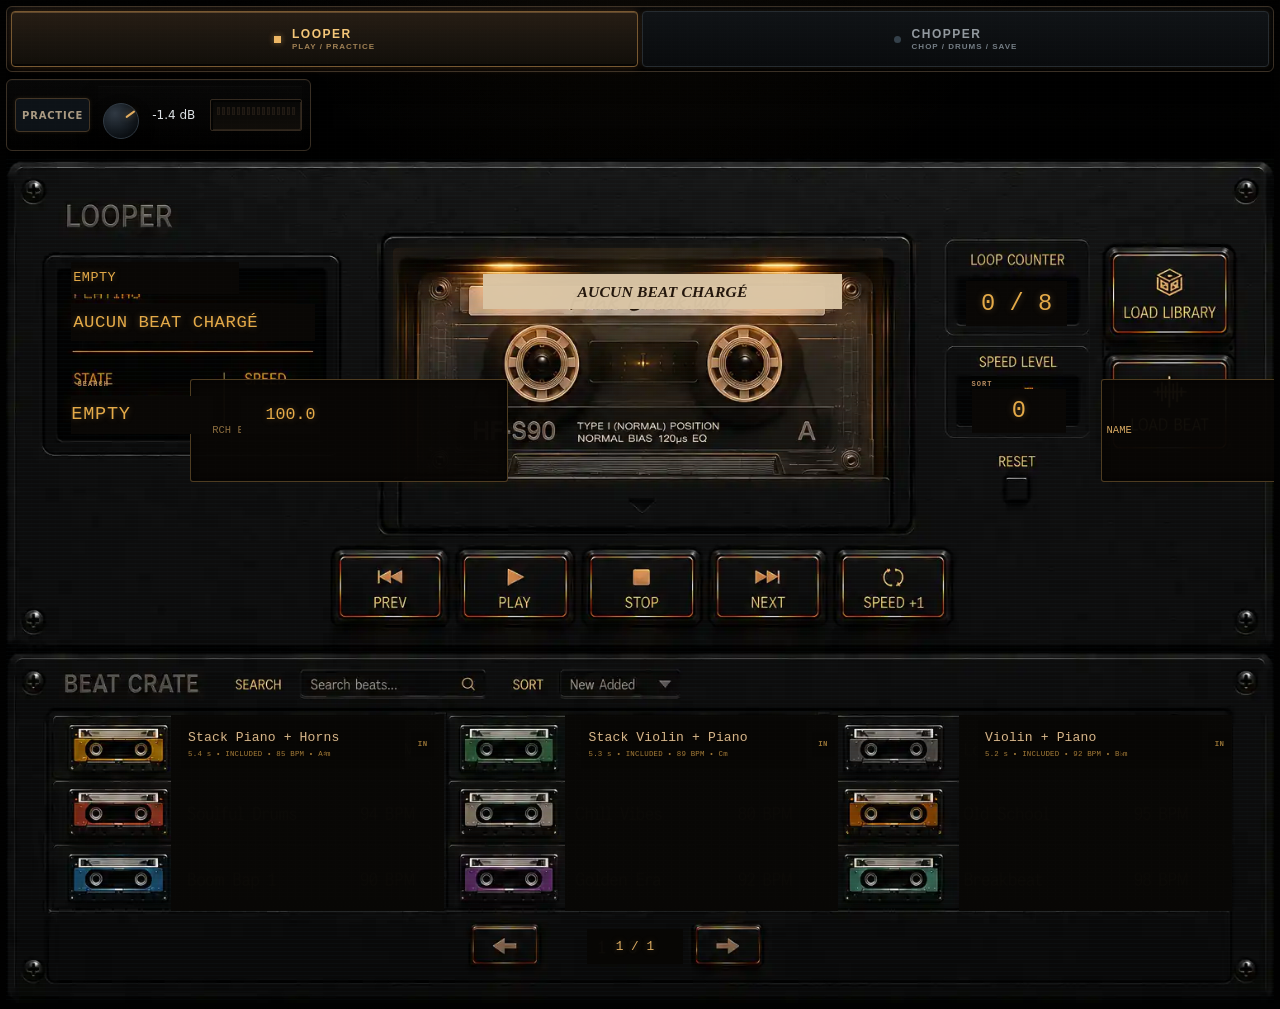
==== commit 298b925c: "Use approved Looper faceplate as a static WebP [faceplate-static]" ====
--- a/index.html
+++ b/index.html
@@ -9,6 +9,7 @@
 <link rel="manifest" href="manifest.json">
 <link rel="stylesheet" href="./css/base.css">
 <link rel="stylesheet" href="./css/clean-ui.css">
+<link rel="stylesheet" href="./assets/looper-ui/overlay.css">
 </head>
 <body>
 <div id="appBootError" role="alert" aria-live="assertive"></div>
@@ -66,7 +67,7 @@
   </div>
 
   <!-- LOOPER -->
-  <section id="looper" class="screen active">
+  <section id="looper" class="screen active asset-ui">
     <div class="layout">
       <div class="panel beatCratePanel">
         <div class="title stableTitle"><span>BEAT CRATE <i class="blueLed"></i></span><span class="titleMeta">LOCAL CASSETTE RACK</span></div>
@@ -310,6 +311,7 @@
               <canvas id="sampleTimelinePlayheadCanvas" width="830" height="86" aria-hidden="true"></canvas>
             </div>
             <div id="loopGrid" class="matrixGrid"></div>
+            <div id="drumPatternPreview" class="drumPatternPreview" aria-label="Aperçu nominal de la batterie sur deux mesures"></div>
           </div>
           <div class="samplerModuleHint">Click = place • right click = clear • one chop per step.</div>
         </div>
--- a/css/clean-ui.css
+++ b/css/clean-ui.css
@@ -197,7 +197,6 @@
   width: 48px;
   height: 48px;
 }
-
 #chopper .sampleKnobFace {
   position: absolute;
   inset: 4px;
@@ -225,7 +224,7 @@
 #chopper .sampleKnobInput {
   position: absolute !important;
   inset: 0 !important;
-  z-index: 2;
+  z-index: 2 !important;
   width: 100% !important;
   height: 100% !important;
   min-height: 0 !important;
@@ -290,9 +289,59 @@
   font-size: 8px !important;
 }
 
-#chopper .sampleTimelineStack {position:relative;width:max-content;height:86px}
-#sampleTimelineCanvas,#sampleTimelinePlayheadCanvas {display:block;width:auto;height:86px}
-#sampleTimelinePlayheadCanvas {position:absolute;inset:0;z-index:2;pointer-events:none}
+#chopper .sampleTimelineStack {
+  position: relative;
+  width: max-content;
+  height: 86px;
+}
+
+#sampleTimelineCanvas,
+#sampleTimelinePlayheadCanvas {
+  display: block;
+  width: auto;
+  height: 86px;
+}
+
+#sampleTimelinePlayheadCanvas {
+  position: absolute;
+  inset: 0;
+  z-index: 2;
+  pointer-events: none;
+}
+
+.drumPatternPreview {
+  display: grid;
+  min-width: 830px;
+  grid-template-columns: 64px repeat(16,minmax(30px,1fr));
+  gap: 2px;
+  margin-top: 6px;
+  pointer-events: none;
+}
+
+.drumPatternPreviewLabel {
+  display: flex;
+  align-items: center;
+  padding-left: 7px;
+  color: #9e896b;
+  font: 800 7px/1 var(--font-mono);
+}
+
+.drumPatternPreviewPair {
+  display: grid;
+  grid-template-columns: repeat(2,1fr);
+  gap: 1px;
+  min-height: 16px;
+}
+
+.drumPatternPreviewStep {
+  border: 1px solid #2f2a23;
+  background: #0e0c09;
+}
+
+.drumPatternPreviewStep.active {
+  border-color: #9a7038;
+  background: #80552c;
+}
 
 /* Pads should never sit in a narrow island once the layout stacks. */
 @media (max-width: 1000px) {
@@ -347,7 +396,6 @@
   .headerMasterInner {
     grid-template-columns: 42px 44px minmax(0, 1fr) !important;
   }
-
   .headerMasterBox {
     width: 40px !important;
     height: 40px !important;
@@ -487,4 +535,366 @@
     padding: 2px !important;
     font-size: 8px !important;
   }
+}
+
+/* The generated faceplates are the coordinate system on desktop. The HTML is
+   positioned in percentages measured from the shipped 1358px artwork. */
+#looper.active {
+  --retro-orange: #ff6800;
+  --retro-orange-hot: #ff8a24;
+}
+
+#looper.active .layout {
+  grid-template-columns: minmax(0,1fr) !important;
+}
+
+#looper.active :is(.looperMainPanel,.beatCratePanel) {
+  border: 0 !important;
+  clip-path: none !important;
+  box-shadow: none !important;
+}
+
+#looper.active :is(.looperMainPanel,.beatCratePanel)::before {
+  display: none !important;
+}
+
+#looper.active :is(.deckReadout,.cassetteMechanismCrop,.cassetteDeckStage,.tapeCounterModule,.tapeCounterWindow,.beatCrateControls input,.beatCrateControls select,.library,.cassetteRackColumn,.cassetteRackSlot,.track,.trackMeta) {
+  border-color: transparent !important;
+  background: transparent !important;
+  box-shadow: none !important;
+}
+
+#looper.active :is(.cassetteDeckImage,.cassetteDoorPanel,.cassetteDoorCavity,.cassetteDoorGlass,.cassetteDoorLip,.cassetteDeckHint,.tapeCounterLabel,.deckReadoutAuto em) {
+  display: none !important;
+}
+
+#looper.active :is(.cassetteRackColumn,.trackMeta)::after,
+#looper.active :is(.cassetteRackSlot:empty,.track)::before,
+#looper.active .track::after {
+  display: none !important;
+}
+
+#looper.active :is(.deckLoadKey,.deckHotspot,.deckCounterKey,.deckSideKey) {
+  --slot-alpha: .08;
+  --slot-radius: 4px;
+  flex: 1 1 0;
+  min-width: 0 !important;
+  min-height: 0 !important;
+  margin: 0 !important;
+  padding: 0 6% !important;
+  overflow: visible;
+  border: 0 !important;
+  clip-path: none !important;
+  background: transparent !important;
+  box-shadow: none !important;
+  color: #d8b995 !important;
+  text-shadow: 0 0 4px rgb(255 104 0 / .10) !important;
+}
+
+#looper.active :is(.deckLoadKey,.deckHotspot)::before {
+  content: "";
+  position: absolute;
+  z-index: -1;
+  inset: 2px;
+  border: 1px solid rgb(255 104 0 / .14);
+  border-radius: 2px;
+  background: transparent;
+  box-shadow: 0 0 var(--slot-radius) rgb(255 104 0 / var(--slot-alpha));
+  pointer-events: none;
+}
+
+#looper.active :is(.deckLoadKey,.deckHotspot):hover {
+  --slot-alpha: .30;
+  --slot-radius: 9px;
+  color: #f0c28f !important;
+}
+
+#looper.active :is(.deckHotspot > strong,.deckLoadKey strong) {
+  color: inherit !important;
+  font: 800 clamp(7px,.78vw,12px)/1.05 var(--font-mono) !important;
+  letter-spacing: .45px !important;
+}
+
+#looper.active :is(.deckHotspot > span,.deckLoadKey small) {
+  color: #b18d69 !important;
+  font-size: clamp(6px,.72vw,11px) !important;
+}
+
+#looper.active #playBeat {
+  animation: none !important;
+}
+
+#looper.active .cassetteDeck.playing #playBeat {
+  --slot-alpha: .76;
+  --slot-radius: 13px;
+}
+
+#looper.active :is(.cassetteDeck.playing #playBeat,#autoLooperToggle[data-auto-step="4"])::before {
+  border-color: rgb(255 132 28 / .92);
+  box-shadow: 0 0 14px rgb(255 104 0 / .78);
+}
+
+#looper.active #autoLooperToggle[data-auto-step="1"] { --slot-alpha: .30; --slot-radius: 7px; }
+#looper.active #autoLooperToggle[data-auto-step="2"] { --slot-alpha: .46; --slot-radius: 9px; }
+#looper.active #autoLooperToggle[data-auto-step="3"] { --slot-alpha: .64; --slot-radius: 11px; }
+#looper.active #autoLooperToggle[data-auto-step="4"] { --slot-alpha: .88; --slot-radius: 15px; }
+#looper.active #autoLooperToggle:not([data-auto-step="0"])::before { border-color: rgb(255 112 8 / .72); }
+
+#looper.active .counterWheel {
+  border: 0 !important;
+  background: transparent !important;
+  box-shadow: none !important;
+  color: var(--retro-orange-hot) !important;
+  text-shadow: 0 0 6px rgb(255 104 0 / .34) !important;
+}
+
+#looper.active .trackMeta :is(b,small) {
+  color: #d6b78b !important;
+  text-shadow: 0 0 4px rgb(255 104 0 / .10) !important;
+}
+
+@media (min-width:761px) {
+  #looper.active .looperMainPanel {
+    padding: 0 !important;
+    background: transparent !important;
+  }
+
+  #looper.active .cassetteDeck {
+    position: relative !important;
+    width: min(100%,1358px) !important;
+    aspect-ratio: 1358 / 529 !important;
+    margin: 0 auto !important;
+    padding: 0 !important;
+    overflow: hidden !important;
+    border: 0 !important;
+    background: url("../assets/looper-deck-faceplate-retro.webp") center / 100% 100% no-repeat !important;
+    box-shadow: none !important;
+  }
+
+  #looper.active .deckReadout {
+    position: absolute !important;
+    z-index: 4;
+    left: 16.79% !important;
+    top: 15.50% !important;
+    width: 66.35% !important;
+    height: 7.18% !important;
+    display: grid !important;
+    grid-template-columns: 2.15fr 1.25fr 1fr 1.2fr !important;
+    align-items: center !important;
+    gap: 0 !important;
+    margin: 0 !important;
+    padding: 0 .7% !important;
+  }
+
+  #looper.active .deckReadout > div {
+    display: grid !important;
+    min-width: 0 !important;
+    grid-template-columns: auto minmax(0,1fr) !important;
+    align-items: center !important;
+    gap: .55em !important;
+    padding: 0 4% !important;
+    border: 0 !important;
+  }
+
+  #looper.active .deckReadout small {
+    margin: 0 !important;
+    color: #b78353 !important;
+    font: 700 clamp(5px,.57vw,9px)/1 var(--font-mono) !important;
+    letter-spacing: .55px !important;
+  }
+
+  #looper.active .deckReadout strong {
+    color: var(--retro-orange) !important;
+    font: 800 clamp(7px,.78vw,13px)/1 var(--font-mono) !important;
+    letter-spacing: .55px !important;
+    text-shadow: 0 0 5px rgb(255 104 0 / .30) !important;
+  }
+
+  #looper.active :is(.deckHardwareGrid,.deckMechanismColumn) {
+    display: contents !important;
+  }
+
+  #looper.active .cassetteMechanismCrop {
+    position: absolute !important;
+    z-index: 2;
+    left: 31.00% !important;
+    top: 24.76% !important;
+    width: 36.97% !important;
+    height: 44.61% !important;
+    aspect-ratio: auto !important;
+    overflow: hidden !important;
+  }
+
+  #looper.active :is(.cassetteDeckStage,.cassetteDoorAssembly) {
+    position: absolute !important;
+    inset: 0 !important;
+    width: 100% !important;
+    height: 100% !important;
+    aspect-ratio: auto !important;
+    clip-path: none !important;
+    transform: none !important;
+  }
+
+  #looper.active .cassetteReel {
+    top: 39.8% !important;
+    width: 14% !important;
+    margin-left: -7% !important;
+  }
+
+  #looper.active .cassetteReelLeft { left: 30.0% !important; }
+  #looper.active .cassetteReelRight { left: 68.7% !important; }
+
+  #looper.active .tapeCounterModule {
+    position: absolute !important;
+    z-index: 4;
+    left: 14.05% !important;
+    top: 43.10% !important;
+    width: 11.25% !important;
+    height: 11.72% !important;
+    margin: 0 !important;
+    padding: 0 !important;
+  }
+
+  #looper.active .tapeCounterWindow {
+    position: absolute !important;
+    inset: 0 !important;
+    display: grid !important;
+    grid-template-columns: repeat(4,1fr) !important;
+    align-items: center !important;
+    gap: 1% !important;
+    padding: 12% 8% !important;
+  }
+
+  #looper.active :is(#tapeCounterReset,#cassetteDoorEject) {
+    position: absolute !important;
+    z-index: 8 !important;
+    margin: 0 !important;
+    padding: 0 !important;
+    opacity: 0 !important;
+  }
+
+  #looper.active #tapeCounterReset { inset: 0 !important; }
+
+  #looper.active #cassetteDoorEject {
+    left: 151% !important;
+    top: -156% !important;
+    width: 329% !important;
+    height: 381% !important;
+  }
+
+  #looper.active .deckTransport {
+    position: absolute !important;
+    z-index: 5;
+    left: 23.05% !important;
+    top: 72.78% !important;
+    width: 55.60% !important;
+    height: 16.26% !important;
+    display: grid !important;
+    grid-template-columns: 18.1% 18.2% 18.2% 18.2% 19.8% !important;
+    align-items: stretch !important;
+    column-gap: 1.8% !important;
+    margin: 0 !important;
+    padding: 0 !important;
+  }
+
+  #looper.active .looperImportDock {
+    position: absolute !important;
+    z-index: 5;
+    left: 73.42% !important;
+    top: 35.54% !important;
+    width: 10.82% !important;
+    height: 29.87% !important;
+    display: flex !important;
+    flex-direction: column-reverse !important;
+    gap: 8.9% !important;
+    margin: 0 !important;
+    padding: 0 !important;
+  }
+
+  #looper.active .beatCratePanel {
+    position: relative !important;
+    width: min(100%,1358px) !important;
+    aspect-ratio: 1358 / 320 !important;
+    margin: 10px auto 0 !important;
+    padding: 0 !important;
+    overflow: hidden !important;
+    background: url("../assets/looper-beat-crate-retro.webp") center / 100% 100% no-repeat !important;
+  }
+
+  #looper.active .beatCrateControls {
+    display: contents !important;
+  }
+
+  #looper.active .beatCrateControls > div {
+    position: absolute !important;
+    z-index: 4;
+    top: 18.7% !important;
+    height: 12.2% !important;
+    margin: 0 !important;
+  }
+
+  #looper.active .beatCrateControls > div:first-child { left: 8.75% !important; width: 25.05% !important; }
+  #looper.active .beatCrateControls > div:last-child { left: 78.42% !important; width: 18.18% !important; }
+
+  #looper.active .beatCrateControls label {
+    position: absolute !important;
+    right: 100% !important;
+    bottom: 30% !important;
+    margin: 0 8px 0 0 !important;
+    color: #b58b60 !important;
+    font-size: clamp(6px,.55vw,9px) !important;
+    white-space: nowrap;
+  }
+
+  #looper.active .beatCrateControls :is(input,select) {
+    width: 100% !important;
+    height: 100% !important;
+    min-height: 0 !important;
+    padding: 0 4% !important;
+    color: #bba17f !important;
+    font-size: clamp(7px,.68vw,11px) !important;
+  }
+
+  #looper.active .library {
+    position: absolute !important;
+    z-index: 3;
+    left: 2.35% !important;
+    top: 33.1% !important;
+    width: 95.25% !important;
+    height: 62.9% !important;
+    display: grid !important;
+    grid-template-columns: repeat(3,minmax(0,1fr)) !important;
+    gap: 1.05% !important;
+    margin: 0 !important;
+    padding: 0 !important;
+    overflow: hidden !important;
+  }
+
+  #looper.active .cassetteRackColumn {
+    display: grid !important;
+    min-width: 0 !important;
+    grid-template-rows: repeat(4,minmax(0,1fr)) !important;
+    gap: 3.4% !important;
+    margin: 0 !important;
+    padding: 4.5% 4.1% !important;
+  }
+
+  #looper.active .cassetteRackSlot {
+    min-width: 0 !important;
+    min-height: 0 !important;
+    margin: 0 !important;
+    padding: 0 !important;
+  }
+}
+
+@media (max-width:760px) {
+  #looper.active :is(.cassetteDeck,.beatCratePanel) {
+    width: 100% !important;
+    aspect-ratio: auto !important;
+    background: #0b0907 !important;
+  }
+
+  #looper.active .cassetteDeck {
+    padding: 8px !important;
+  }
 }
--- a/assets/looper-ui/overlay.css
+++ b/assets/looper-ui/overlay.css
@@ -0,0 +1,378 @@
+/* Asset-driven Looper surface. The approved artwork remains the visual source of truth;
+   HTML is only used for hit areas, live readouts, dynamic library text and state lighting. */
+
+#looper.asset-ui {
+  --asset-amber: #e2ad5f;
+  --asset-glow: 0;
+  position: relative !important;
+  width: 100% !important;
+  aspect-ratio: 1536 / 1024 !important;
+  min-height: 0 !important;
+  padding: 0 !important;
+  overflow: hidden !important;
+  border: 0 !important;
+  background-color: #070605 !important;
+  background-image: url("./faceplate.webp") !important;
+  background-size: 100% 100% !important;
+  background-position: center !important;
+  background-repeat: no-repeat !important;
+  box-shadow: 0 16px 38px rgba(0,0,0,.38) !important;
+}
+
+
+#looper.asset-ui::before {
+  content: "";
+  position: absolute;
+  inset: 0;
+  z-index: 1;
+  pointer-events: none;
+  background: linear-gradient(180deg,rgba(255,190,88,.012),transparent 38%);
+}
+
+#looper.asset-ui .layout,
+#looper.asset-ui .beatCratePanel,
+#looper.asset-ui .looperMainPanel,
+#looper.asset-ui .looperPlayerHardware,
+#looper.asset-ui .looperDisplay,
+#looper.asset-ui .cassetteDeck,
+#looper.asset-ui .deckHardwareGrid,
+#looper.asset-ui .deckMechanismColumn,
+#looper.asset-ui .deckTransport,
+#looper.asset-ui .looperImportDock,
+#looper.asset-ui .beatCrateControls,
+#looper.asset-ui .tapeCounterModule {
+  display: contents !important;
+}
+
+#looper.asset-ui :is(.title,.looperFrameHeader,.deckReadout,.tapeCounterLabel,.tapeCounterWindow,.cassetteMechanismCrop,.cassetteDeckHint,.beatImportStatus) {
+  display: none !important;
+}
+
+#looper.asset-ui :is(.panel,.display,.cassetteDeck) {
+  padding: 0 !important;
+  border: 0 !important;
+  background: transparent !important;
+  box-shadow: none !important;
+  clip-path: none !important;
+}
+
+#looper.asset-ui :is(#prevBeat,#playBeat,#stopBeat,#nextBeat,#autoLooperToggle,#importFolderBtn,#importBeatsBtn,#tapeCounterReset) {
+  position: absolute !important;
+  z-index: 12 !important;
+  min-width: 0 !important;
+  min-height: 0 !important;
+  margin: 0 !important;
+  padding: 0 !important;
+  border: 0 !important;
+  border-radius: 0 !important;
+  background: transparent !important;
+  box-shadow: none !important;
+  clip-path: none !important;
+  color: transparent !important;
+  opacity: .001 !important;
+  cursor: pointer !important;
+}
+
+#looper.asset-ui :is(#prevBeat,#playBeat,#stopBeat,#nextBeat,#autoLooperToggle,#importFolderBtn,#importBeatsBtn,#tapeCounterReset) * {
+  visibility: hidden !important;
+}
+
+#looper.asset-ui #prevBeat { left: 25.65%; top: 46.05%; width: 8.9%; height: 8.7%; }
+#looper.asset-ui #playBeat { left: 35.55%; top: 46.05%; width: 8.9%; height: 8.7%; }
+#looper.asset-ui #stopBeat { left: 45.55%; top: 46.05%; width: 8.9%; height: 8.7%; }
+#looper.asset-ui #nextBeat { left: 55.55%; top: 46.05%; width: 8.9%; height: 8.7%; }
+#looper.asset-ui #autoLooperToggle { left: 65.55%; top: 46.05%; width: 9.2%; height: 8.7%; }
+#looper.asset-ui #importFolderBtn { left: 86.55%; top: 10.25%; width: 10.3%; height: 11.2%; }
+#looper.asset-ui #importBeatsBtn { left: 86.55%; top: 23.25%; width: 10.3%; height: 11.8%; }
+#looper.asset-ui #tapeCounterReset { left: 78.55%; top: 37.45%; width: 2.45%; height: 3.55%; }
+#looper.asset-ui #cassetteDoorEject { display: none !important; }
+#looper.asset-ui :is(#beatFiles,#beatFolder) { display: none !important; }
+
+/* SEARCH and SORT are real controls. They mask the baked placeholder text instead of becoming invisible. */
+#looper.asset-ui #librarySearch,
+#looper.asset-ui #libraryOrder {
+  position: absolute !important;
+  z-index: 12 !important;
+  min-height: 0 !important;
+  margin: 0 !important;
+  border: 1px solid rgba(226,173,95,.32) !important;
+  border-radius: 3px !important;
+  background: rgba(9,7,5,.96) !important;
+  box-shadow: inset 0 0 7px rgba(0,0,0,.72) !important;
+  color: #d9aa62 !important;
+  caret-color: var(--asset-amber) !important;
+  opacity: 1 !important;
+  font: 500 clamp(7px,.82vw,13px)/1 ui-monospace,SFMono-Regular,Consolas,monospace !important;
+  outline: none !important;
+}
+
+#looper.asset-ui #librarySearch::placeholder { color: rgba(217,170,98,.62) !important; }
+#looper.asset-ui #librarySearch { left: 23.05%; top: 60.55%; width: 14.85%; height: 3.8%; padding: 0 .7% !important; }
+#looper.asset-ui #libraryOrder { left: 43.45%; top: 60.55%; width: 9.75%; height: 3.8%; padding: 0 .45% !important; }
+
+#looper.asset-ui #library {
+  position: absolute !important;
+  z-index: 7 !important;
+  left: 3.45% !important;
+  top: 65.85% !important;
+  width: 93.2% !important;
+  height: 23.25% !important;
+  display: grid !important;
+  grid-template-columns: repeat(3,minmax(0,1fr)) !important;
+  grid-template-rows: repeat(3,minmax(0,1fr)) !important;
+  gap: 1.15% 1.15% !important;
+  margin: 0 !important;
+  padding: 0 !important;
+  overflow: hidden !important;
+  border: 0 !important;
+  background: transparent !important;
+}
+
+/* Mask only the text/BPM area printed into the static artwork. Cassette thumbnails remain visible. */
+#looper.asset-ui #library::before {
+  content: "";
+  position: absolute;
+  inset: 0;
+  z-index: 0;
+  pointer-events: none;
+  background: repeating-linear-gradient(
+    90deg,
+    transparent 0,
+    transparent 10.2%,
+    rgba(8,7,5,.985) 10.2%,
+    rgba(8,7,5,.985) 33.333%
+  );
+}
+
+#looper.asset-ui #library .cassetteRackColumn { display: contents !important; }
+
+#looper.asset-ui #library .cassetteRackSlot {
+  position: relative !important;
+  z-index: 1 !important;
+  min-width: 0 !important;
+  min-height: 0 !important;
+  margin: 0 !important;
+  padding: 0 !important;
+  border: 0 !important;
+  background: transparent !important;
+}
+
+#looper.asset-ui #library .cassetteRackSlot.asset-page-hidden,
+#looper.asset-ui #library .cassetteRackSlot.asset-slot-empty {
+  display: none !important;
+}
+
+#looper.asset-ui #library .track {
+  position: relative !important;
+  width: 100% !important;
+  height: 100% !important;
+  min-height: 0 !important;
+  margin: 0 !important;
+  padding: 0 !important;
+  border: 0 !important;
+  background: transparent !important;
+  box-shadow: none !important;
+  opacity: 1 !important;
+  color: #d9aa62 !important;
+}
+
+#looper.asset-ui #library .trackMeta {
+  position: absolute !important;
+  left: 31% !important;
+  top: 9% !important;
+  width: 61% !important;
+  height: 82% !important;
+  min-height: 0 !important;
+  margin: 0 !important;
+  padding: 0 2% !important;
+  border: 0 !important;
+  background: rgba(8,7,5,.985) !important;
+  box-shadow: none !important;
+  color: #dda94d !important;
+  opacity: 1 !important;
+  text-align: left !important;
+  display: flex !important;
+  flex-direction: column !important;
+  justify-content: center !important;
+  overflow: hidden !important;
+}
+
+#looper.asset-ui #library .trackMeta b {
+  display: block !important;
+  max-width: 100% !important;
+  overflow: hidden !important;
+  text-overflow: ellipsis !important;
+  white-space: nowrap !important;
+  font: 500 clamp(7px,1.02vw,16px)/1.1 ui-monospace,SFMono-Regular,Consolas,monospace !important;
+  letter-spacing: .01em !important;
+}
+
+#looper.asset-ui #library .trackMeta small {
+  display: block !important;
+  margin-top: 3% !important;
+  max-width: 100% !important;
+  overflow: hidden !important;
+  text-overflow: ellipsis !important;
+  white-space: nowrap !important;
+  color: rgba(221,169,77,.72) !important;
+  font: 500 clamp(5px,.58vw,9px)/1 ui-monospace,SFMono-Regular,Consolas,monospace !important;
+}
+
+#looper.asset-ui #library .trackSource,
+#looper.asset-ui #library .track > .btn {
+  position: absolute !important;
+  right: 1.5% !important;
+  top: 29% !important;
+  width: 6% !important;
+  height: 42% !important;
+  min-height: 0 !important;
+  margin: 0 !important;
+  padding: 0 !important;
+  border: 0 !important;
+  background: rgba(8,7,5,.985) !important;
+  box-shadow: none !important;
+  color: rgba(221,169,77,.66) !important;
+  opacity: 1 !important;
+  display: grid !important;
+  place-items: center !important;
+  font: 600 clamp(5px,.58vw,9px)/1 ui-monospace,SFMono-Regular,Consolas,monospace !important;
+}
+
+#looper.asset-ui #library .track.active .trackMeta b { color: #ffd07a !important; text-shadow: 0 0 7px rgba(226,173,95,.32); }
+#looper.asset-ui #library .libraryEmptyMessage { display: none !important; }
+
+#looper.asset-ui .asset-readout {
+  position: absolute;
+  z-index: 9;
+  display: flex;
+  align-items: center;
+  pointer-events: none;
+  overflow: hidden;
+  white-space: nowrap;
+  color: #e4aa48;
+  background: #090705;
+  font-family: ui-monospace,SFMono-Regular,Consolas,monospace;
+  text-shadow: 0 0 7px rgba(226,173,95,.34);
+}
+
+#looper.asset-ui .asset-header-state-readout {
+  left: 5.15%; top: 12.25%; width: 13.2%; height: 3.8%;
+  padding-left: .15%;
+  font-size: clamp(7px,1.05vw,17px);
+  letter-spacing: .04em;
+}
+
+#looper.asset-ui .asset-track-readout {
+  left: 5.15%; top: 17.25%; width: 19.25%; height: 4.35%;
+  padding-left: .15%;
+  font-size: clamp(8px,1.35vw,22px);
+  letter-spacing: .03em;
+}
+
+#looper.asset-ui .asset-state-readout {
+  left: 5.15%; top: 28.15%; width: 11.15%; height: 4.45%;
+  font-size: clamp(8px,1.45vw,24px);
+  letter-spacing: .04em;
+}
+
+#looper.asset-ui .asset-speed-percent-readout {
+  left: 18.55%; top: 28.15%; width: 6.25%; height: 4.45%;
+  justify-content: flex-end;
+  padding-right: .4%;
+  font-size: clamp(8px,1.3vw,21px);
+}
+
+#looper.asset-ui .asset-loop-readout {
+  left: 75.7%; top: 14.55%; width: 8.0%; height: 5.35%;
+  justify-content: center;
+  font-size: clamp(10px,1.85vw,30px);
+}
+
+#looper.asset-ui .asset-speed-level-readout {
+  left: 76.15%; top: 27.3%; width: 7.45%; height: 5.25%;
+  justify-content: center;
+  font-size: clamp(10px,1.85vw,30px);
+}
+
+#looper.asset-ui .asset-cassette-label-readout {
+  left: 37.65%; top: 13.75%; width: 28.25%; height: 4.15%;
+  justify-content: center;
+  padding: 0 .5%;
+  color: #24170d;
+  background: rgba(218,198,166,.97);
+  text-shadow: none;
+  font: italic 600 clamp(7px,1.22vw,20px)/1.1 Georgia,serif;
+  letter-spacing: .01em;
+}
+
+#looper.asset-ui .asset-page-readout {
+  left: 45.8%; top: 91.2%; width: 7.6%; height: 4.2%;
+  justify-content: center;
+  color: #d9aa62;
+  background: rgba(8,7,5,.97);
+  font-size: clamp(7px,1vw,16px);
+}
+
+#looper.asset-ui .asset-page-button {
+  position: absolute;
+  z-index: 12;
+  top: 90.1%;
+  width: 5.7%;
+  height: 5.6%;
+  border: 0;
+  background: transparent;
+  opacity: .001;
+  cursor: pointer;
+}
+#looper.asset-ui .asset-page-prev { left: 36.0%; }
+#looper.asset-ui .asset-page-next { left: 54.1%; }
+
+#looper.asset-ui .asset-cassette-glow {
+  position: absolute;
+  z-index: 3;
+  left: 30.5%; top: 10.7%; width: 38.7%; height: 27.6%;
+  pointer-events: none;
+  border-radius: 4px;
+  opacity: .72;
+  background:
+    radial-gradient(ellipse at 50% 11%,rgba(255,177,63,.16),transparent 42%),
+    linear-gradient(90deg,rgba(255,156,36,.04),transparent 11% 89%,rgba(255,156,36,.04));
+  box-shadow: inset 0 0 22px rgba(226,129,36,.11),0 0 14px rgba(226,129,36,.06);
+  mix-blend-mode: screen;
+  transition: opacity .15s ease,filter .15s ease,box-shadow .15s ease;
+}
+
+#looper.asset-ui.asset-playing .asset-cassette-glow {
+  opacity: 1;
+  filter: brightness(1.22);
+  box-shadow: inset 0 0 29px rgba(255,156,36,.17),0 0 18px rgba(255,156,36,.10);
+}
+
+#looper.asset-ui .asset-speed-glow {
+  position: absolute;
+  z-index: 3;
+  left: 75.2%; top: 22.3%; width: 10.7%; height: 12.0%;
+  pointer-events: none;
+  opacity: var(--asset-glow);
+  background: radial-gradient(ellipse at 50% 54%,rgba(255,168,43,.34),transparent 66%);
+  filter: blur(2px);
+  mix-blend-mode: screen;
+  transition: opacity .12s ease,filter .12s ease;
+}
+
+#looper.asset-ui .asset-speed-button-glow {
+  position: absolute;
+  z-index: 3;
+  left: 65.45%; top: 46.05%; width: 9.4%; height: 8.7%;
+  pointer-events: none;
+  opacity: var(--asset-glow);
+  border-radius: 4px;
+  box-shadow: inset 0 0 12px rgba(255,165,46,.34),0 0 12px rgba(255,165,46,.24);
+  transition: opacity .12s ease,box-shadow .12s ease;
+}
+
+@media (max-width: 760px) {
+  #looper.asset-ui { width: 100% !important; }
+  #looper.asset-ui .asset-readout { text-shadow: 0 0 4px rgba(226,173,95,.3); }
+  #looper.asset-ui #library .trackMeta small { display: none !important; }
+}
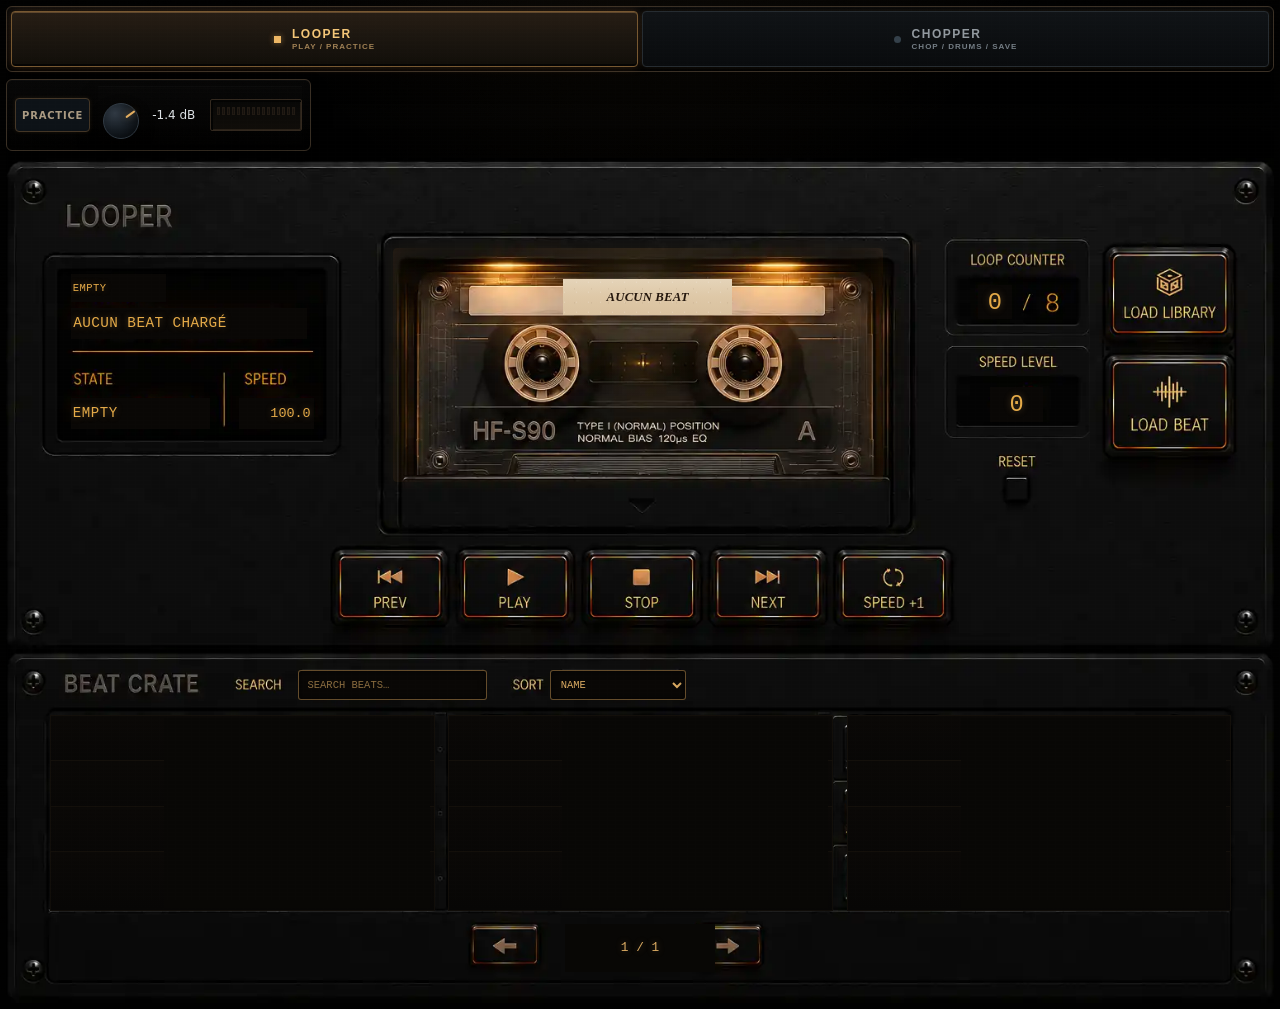
==== commit 3035b42e: "Remove obsolete bundled beat layer" ====
--- a/index.html
+++ b/index.html
@@ -154,7 +154,7 @@
                 </aside>
               </div>
 
-              <div id="beatImportStatus" class="beatImportStatus" aria-live="polite">READY • 3 INCLUDED BEATS</div>
+              <div id="beatImportStatus" class="beatImportStatus" aria-live="polite">READY • LOAD LIBRARY OR IMPORT</div>
             </div>
           </div>
         </div>
--- a/assets/looper-ui/overlay.css
+++ b/assets/looper-ui/overlay.css
@@ -1,378 +1,264 @@
-/* Asset-driven Looper surface. The approved artwork remains the visual source of truth;
-   HTML is only used for hit areas, live readouts, dynamic library text and state lighting. */
+/* Looper faceplate overlay.
+   The approved image is the visual source of truth. Runtime controls are
+   mounted directly under #looper; the retired drawn machine stays hidden. */
 
 #looper.asset-ui {
-  --asset-amber: #e2ad5f;
-  --asset-glow: 0;
-  position: relative !important;
-  width: 100% !important;
-  aspect-ratio: 1536 / 1024 !important;
-  min-height: 0 !important;
-  padding: 0 !important;
-  overflow: hidden !important;
-  border: 0 !important;
-  background-color: #070605 !important;
-  background-image: url("./faceplate.webp") !important;
-  background-size: 100% 100% !important;
-  background-position: center !important;
-  background-repeat: no-repeat !important;
-  box-shadow: 0 16px 38px rgba(0,0,0,.38) !important;
-}
-
-
+  --asset-amber:#e2ad5f;
+  --asset-glow:0;
+  position:relative!important;
+  width:100%!important;
+  aspect-ratio:1536/1024!important;
+  min-height:0!important;
+  padding:0!important;
+  overflow:hidden!important;
+  border:0!important;
+  background:#070605!important;
+  box-shadow:0 16px 38px rgba(0,0,0,.38)!important;
+}
+#looper.asset-ui>.layout{display:none!important}
+#looper.asset-ui .looper-faceplate {
+  position:absolute!important;
+  inset:0!important;
+  width:100%!important;
+  height:100%!important;
+  object-fit:fill!important;
+  display:block!important;
+  z-index:0!important;
+  pointer-events:none!important;
+}
 #looper.asset-ui::before {
-  content: "";
-  position: absolute;
-  inset: 0;
-  z-index: 1;
-  pointer-events: none;
-  background: linear-gradient(180deg,rgba(255,190,88,.012),transparent 38%);
-}
-
-#looper.asset-ui .layout,
-#looper.asset-ui .beatCratePanel,
-#looper.asset-ui .looperMainPanel,
-#looper.asset-ui .looperPlayerHardware,
-#looper.asset-ui .looperDisplay,
-#looper.asset-ui .cassetteDeck,
-#looper.asset-ui .deckHardwareGrid,
-#looper.asset-ui .deckMechanismColumn,
-#looper.asset-ui .deckTransport,
-#looper.asset-ui .looperImportDock,
-#looper.asset-ui .beatCrateControls,
-#looper.asset-ui .tapeCounterModule {
-  display: contents !important;
-}
-
-#looper.asset-ui :is(.title,.looperFrameHeader,.deckReadout,.tapeCounterLabel,.tapeCounterWindow,.cassetteMechanismCrop,.cassetteDeckHint,.beatImportStatus) {
-  display: none !important;
-}
-
-#looper.asset-ui :is(.panel,.display,.cassetteDeck) {
-  padding: 0 !important;
-  border: 0 !important;
-  background: transparent !important;
-  box-shadow: none !important;
-  clip-path: none !important;
-}
-
+  content:"";
+  position:absolute;
+  inset:0;
+  z-index:1;
+  pointer-events:none;
+  background:linear-gradient(180deg,rgba(255,190,88,.012),transparent 38%);
+}
+
+/* Source-only state nodes and retired hardware are not visual UI. */
+#looper.asset-ui :is(#beatFiles,#beatFolder,#cassetteBeatName,#deckTransportState,#deckSpeedReadout,#deckAutoReadout,.cassetteMechanismCrop,.deckReadout){display:none!important}
+
+/* Transparent interaction hotspots. */
 #looper.asset-ui :is(#prevBeat,#playBeat,#stopBeat,#nextBeat,#autoLooperToggle,#importFolderBtn,#importBeatsBtn,#tapeCounterReset) {
-  position: absolute !important;
-  z-index: 12 !important;
-  min-width: 0 !important;
-  min-height: 0 !important;
-  margin: 0 !important;
-  padding: 0 !important;
-  border: 0 !important;
-  border-radius: 0 !important;
-  background: transparent !important;
-  box-shadow: none !important;
-  clip-path: none !important;
-  color: transparent !important;
-  opacity: .001 !important;
-  cursor: pointer !important;
-}
-
-#looper.asset-ui :is(#prevBeat,#playBeat,#stopBeat,#nextBeat,#autoLooperToggle,#importFolderBtn,#importBeatsBtn,#tapeCounterReset) * {
-  visibility: hidden !important;
-}
-
-#looper.asset-ui #prevBeat { left: 25.65%; top: 46.05%; width: 8.9%; height: 8.7%; }
-#looper.asset-ui #playBeat { left: 35.55%; top: 46.05%; width: 8.9%; height: 8.7%; }
-#looper.asset-ui #stopBeat { left: 45.55%; top: 46.05%; width: 8.9%; height: 8.7%; }
-#looper.asset-ui #nextBeat { left: 55.55%; top: 46.05%; width: 8.9%; height: 8.7%; }
-#looper.asset-ui #autoLooperToggle { left: 65.55%; top: 46.05%; width: 9.2%; height: 8.7%; }
-#looper.asset-ui #importFolderBtn { left: 86.55%; top: 10.25%; width: 10.3%; height: 11.2%; }
-#looper.asset-ui #importBeatsBtn { left: 86.55%; top: 23.25%; width: 10.3%; height: 11.8%; }
-#looper.asset-ui #tapeCounterReset { left: 78.55%; top: 37.45%; width: 2.45%; height: 3.55%; }
-#looper.asset-ui #cassetteDoorEject { display: none !important; }
-#looper.asset-ui :is(#beatFiles,#beatFolder) { display: none !important; }
-
-/* SEARCH and SORT are real controls. They mask the baked placeholder text instead of becoming invisible. */
+  position:absolute!important;
+  z-index:12!important;
+  min-width:0!important;
+  min-height:0!important;
+  margin:0!important;
+  padding:0!important;
+  border:0!important;
+  border-radius:0!important;
+  background:transparent!important;
+  box-shadow:none!important;
+  clip-path:none!important;
+  color:transparent!important;
+  opacity:.001!important;
+  cursor:pointer!important;
+}
+#looper.asset-ui :is(#prevBeat,#playBeat,#stopBeat,#nextBeat,#autoLooperToggle,#importFolderBtn,#importBeatsBtn,#tapeCounterReset) *{visibility:hidden!important}
+#looper.asset-ui #prevBeat{left:25.65%;top:46.05%;width:8.9%;height:8.7%}
+#looper.asset-ui #playBeat{left:35.55%;top:46.05%;width:8.9%;height:8.7%}
+#looper.asset-ui #stopBeat{left:45.55%;top:46.05%;width:8.9%;height:8.7%}
+#looper.asset-ui #nextBeat{left:55.55%;top:46.05%;width:8.9%;height:8.7%}
+#looper.asset-ui #autoLooperToggle{left:65.55%;top:46.05%;width:9.2%;height:8.7%}
+#looper.asset-ui #importFolderBtn{left:86.55%;top:10.25%;width:10.3%;height:11.2%}
+#looper.asset-ui #importBeatsBtn{left:86.55%;top:23.25%;width:10.3%;height:11.8%}
+#looper.asset-ui #tapeCounterReset{left:78.55%;top:37.45%;width:2.45%;height:3.55%}
+
+/* Search/sort are the only visible native controls on the faceplate. */
 #looper.asset-ui #librarySearch,
 #looper.asset-ui #libraryOrder {
-  position: absolute !important;
-  z-index: 12 !important;
-  min-height: 0 !important;
-  margin: 0 !important;
-  border: 1px solid rgba(226,173,95,.32) !important;
-  border-radius: 3px !important;
-  background: rgba(9,7,5,.96) !important;
-  box-shadow: inset 0 0 7px rgba(0,0,0,.72) !important;
-  color: #d9aa62 !important;
-  caret-color: var(--asset-amber) !important;
-  opacity: 1 !important;
-  font: 500 clamp(7px,.82vw,13px)/1 ui-monospace,SFMono-Regular,Consolas,monospace !important;
-  outline: none !important;
-}
-
-#looper.asset-ui #librarySearch::placeholder { color: rgba(217,170,98,.62) !important; }
-#looper.asset-ui #librarySearch { left: 23.05%; top: 60.55%; width: 14.85%; height: 3.8%; padding: 0 .7% !important; }
-#looper.asset-ui #libraryOrder { left: 43.45%; top: 60.55%; width: 9.75%; height: 3.8%; padding: 0 .45% !important; }
-
+  position:absolute!important;
+  z-index:12!important;
+  box-sizing:border-box!important;
+  min-height:0!important;
+  margin:0!important;
+  border:1px solid rgba(226,173,95,.42)!important;
+  border-radius:3px!important;
+  background:#090705!important;
+  box-shadow:inset 0 0 7px rgba(0,0,0,.72)!important;
+  color:#d9aa62!important;
+  caret-color:var(--asset-amber)!important;
+  opacity:1!important;
+  font:500 clamp(7px,.82vw,13px)/1 ui-monospace,SFMono-Regular,Consolas,monospace!important;
+  outline:none!important;
+}
+#looper.asset-ui #librarySearch::placeholder{color:rgba(217,170,98,.62)!important}
+#looper.asset-ui #librarySearch{left:23%;top:60.55%;width:14.95%;height:3.55%;padding:0 .7%!important}
+#looper.asset-ui #libraryOrder{left:42.9%;top:60.55%;width:10.75%;height:3.55%;padding:0 .45%!important}
+
+/* Beat Crate: one 3x3 visual page. Empty slots cover baked placeholder data. */
 #looper.asset-ui #library {
-  position: absolute !important;
-  z-index: 7 !important;
-  left: 3.45% !important;
-  top: 65.85% !important;
-  width: 93.2% !important;
-  height: 23.25% !important;
-  display: grid !important;
-  grid-template-columns: repeat(3,minmax(0,1fr)) !important;
-  grid-template-rows: repeat(3,minmax(0,1fr)) !important;
-  gap: 1.15% 1.15% !important;
-  margin: 0 !important;
-  padding: 0 !important;
-  overflow: hidden !important;
-  border: 0 !important;
-  background: transparent !important;
-}
-
-/* Mask only the text/BPM area printed into the static artwork. Cassette thumbnails remain visible. */
-#looper.asset-ui #library::before {
-  content: "";
-  position: absolute;
-  inset: 0;
-  z-index: 0;
-  pointer-events: none;
-  background: repeating-linear-gradient(
-    90deg,
-    transparent 0,
-    transparent 10.2%,
-    rgba(8,7,5,.985) 10.2%,
-    rgba(8,7,5,.985) 33.333%
-  );
-}
-
-#looper.asset-ui #library .cassetteRackColumn { display: contents !important; }
-
+  position:absolute!important;
+  z-index:7!important;
+  left:3.45%!important;
+  top:65.85%!important;
+  width:93.2%!important;
+  height:23.25%!important;
+  display:grid!important;
+  grid-template-columns:repeat(3,minmax(0,1fr))!important;
+  grid-template-rows:repeat(3,minmax(0,1fr))!important;
+  gap:1.15%!important;
+  margin:0!important;
+  padding:0!important;
+  overflow:hidden!important;
+  border:0!important;
+  background:transparent!important;
+}
+#looper.asset-ui #library::before{display:none!important}
+#looper.asset-ui #library .cassetteRackColumn{display:contents!important}
 #looper.asset-ui #library .cassetteRackSlot {
-  position: relative !important;
-  z-index: 1 !important;
-  min-width: 0 !important;
-  min-height: 0 !important;
-  margin: 0 !important;
-  padding: 0 !important;
-  border: 0 !important;
-  background: transparent !important;
-}
-
-#looper.asset-ui #library .cassetteRackSlot.asset-page-hidden,
+  display:block!important;
+  position:relative!important;
+  min-width:0!important;
+  min-height:0!important;
+  margin:0!important;
+  padding:0!important;
+  overflow:hidden!important;
+  border:0!important;
+  background:transparent!important;
+}
+#looper.asset-ui #library .cassetteRackSlot.asset-page-hidden{display:none!important}
 #looper.asset-ui #library .cassetteRackSlot.asset-slot-empty {
-  display: none !important;
-}
-
+  display:block!important;
+  background:linear-gradient(180deg,#0a0806,#070605)!important;
+  box-shadow:inset 0 0 0 1px rgba(226,173,95,.04)!important;
+}
+#looper.asset-ui #library .cassetteRackSlot::after {
+  content:"";
+  position:absolute;
+  z-index:1;
+  left:29.6%;top:5%;width:69.1%;height:90%;
+  background:#080705;
+  pointer-events:none;
+}
+#looper.asset-ui #library .cassetteRackSlot.asset-slot-empty::before {
+  content:"";
+  position:absolute;
+  z-index:3;
+  inset:0;
+  background:#080705;
+  pointer-events:none;
+}
 #looper.asset-ui #library .track {
-  position: relative !important;
-  width: 100% !important;
-  height: 100% !important;
-  min-height: 0 !important;
-  margin: 0 !important;
-  padding: 0 !important;
-  border: 0 !important;
-  background: transparent !important;
-  box-shadow: none !important;
-  opacity: 1 !important;
-  color: #d9aa62 !important;
-}
-
+  position:relative!important;
+  z-index:4!important;
+  width:100%!important;
+  height:100%!important;
+  min-height:0!important;
+  margin:0!important;
+  padding:0!important;
+  border:0!important;
+  background:transparent!important;
+  box-shadow:none!important;
+  opacity:1!important;
+  color:#d9aa62!important;
+}
 #looper.asset-ui #library .trackMeta {
-  position: absolute !important;
-  left: 31% !important;
-  top: 9% !important;
-  width: 61% !important;
-  height: 82% !important;
-  min-height: 0 !important;
-  margin: 0 !important;
-  padding: 0 2% !important;
-  border: 0 !important;
-  background: rgba(8,7,5,.985) !important;
-  box-shadow: none !important;
-  color: #dda94d !important;
-  opacity: 1 !important;
-  text-align: left !important;
-  display: flex !important;
-  flex-direction: column !important;
-  justify-content: center !important;
-  overflow: hidden !important;
-}
-
+  position:absolute!important;
+  left:31%!important;top:7%!important;width:65%!important;height:86%!important;
+  min-height:0!important;
+  margin:0!important;
+  padding:0 2%!important;
+  border:0!important;
+  background:#080705!important;
+  box-shadow:none!important;
+  color:#dda94d!important;
+  opacity:1!important;
+  text-align:left!important;
+  display:flex!important;
+  flex-direction:column!important;
+  justify-content:center!important;
+  overflow:hidden!important;
+  z-index:5!important;
+}
 #looper.asset-ui #library .trackMeta b {
-  display: block !important;
-  max-width: 100% !important;
-  overflow: hidden !important;
-  text-overflow: ellipsis !important;
-  white-space: nowrap !important;
-  font: 500 clamp(7px,1.02vw,16px)/1.1 ui-monospace,SFMono-Regular,Consolas,monospace !important;
-  letter-spacing: .01em !important;
-}
-
+  display:block!important;
+  max-width:100%!important;
+  overflow:hidden!important;
+  text-overflow:ellipsis!important;
+  white-space:nowrap!important;
+  font:500 clamp(7px,1.02vw,16px)/1.1 ui-monospace,SFMono-Regular,Consolas,monospace!important;
+  letter-spacing:.01em!important;
+}
 #looper.asset-ui #library .trackMeta small {
-  display: block !important;
-  margin-top: 3% !important;
-  max-width: 100% !important;
-  overflow: hidden !important;
-  text-overflow: ellipsis !important;
-  white-space: nowrap !important;
-  color: rgba(221,169,77,.72) !important;
-  font: 500 clamp(5px,.58vw,9px)/1 ui-monospace,SFMono-Regular,Consolas,monospace !important;
-}
-
-#looper.asset-ui #library .trackSource,
-#looper.asset-ui #library .track > .btn {
-  position: absolute !important;
-  right: 1.5% !important;
-  top: 29% !important;
-  width: 6% !important;
-  height: 42% !important;
-  min-height: 0 !important;
-  margin: 0 !important;
-  padding: 0 !important;
-  border: 0 !important;
-  background: rgba(8,7,5,.985) !important;
-  box-shadow: none !important;
-  color: rgba(221,169,77,.66) !important;
-  opacity: 1 !important;
-  display: grid !important;
-  place-items: center !important;
-  font: 600 clamp(5px,.58vw,9px)/1 ui-monospace,SFMono-Regular,Consolas,monospace !important;
-}
-
-#looper.asset-ui #library .track.active .trackMeta b { color: #ffd07a !important; text-shadow: 0 0 7px rgba(226,173,95,.32); }
-#looper.asset-ui #library .libraryEmptyMessage { display: none !important; }
-
+  display:block!important;
+  margin-top:3%!important;
+  max-width:100%!important;
+  overflow:hidden!important;
+  text-overflow:ellipsis!important;
+  white-space:nowrap!important;
+  color:rgba(221,169,77,.72)!important;
+  font:500 clamp(5px,.58vw,9px)/1 ui-monospace,SFMono-Regular,Consolas,monospace!important;
+}
+#looper.asset-ui #library .trackSource{display:none!important}
+#looper.asset-ui #library .track>.btn {
+  position:absolute!important;
+  right:1%!important;top:18%!important;width:8%!important;height:64%!important;
+  z-index:7!important;
+  min-height:0!important;
+  margin:0!important;
+  padding:0!important;
+  opacity:.001!important;
+  color:transparent!important;
+  background:transparent!important;
+  border:0!important;
+  box-shadow:none!important;
+}
+#looper.asset-ui #library .track.active .trackMeta b{color:#ffd07a!important;text-shadow:0 0 7px rgba(226,173,95,.32)}
+#looper.asset-ui #library .libraryEmptyMessage{display:none!important}
+
+/* Dynamic glyphs: canonical positions live here, never in JS. */
 #looper.asset-ui .asset-readout {
-  position: absolute;
-  z-index: 9;
-  display: flex;
-  align-items: center;
-  pointer-events: none;
-  overflow: hidden;
-  white-space: nowrap;
-  color: #e4aa48;
-  background: #090705;
-  font-family: ui-monospace,SFMono-Regular,Consolas,monospace;
-  text-shadow: 0 0 7px rgba(226,173,95,.34);
-}
-
-#looper.asset-ui .asset-header-state-readout {
-  left: 5.15%; top: 12.25%; width: 13.2%; height: 3.8%;
-  padding-left: .15%;
-  font-size: clamp(7px,1.05vw,17px);
-  letter-spacing: .04em;
-}
-
-#looper.asset-ui .asset-track-readout {
-  left: 5.15%; top: 17.25%; width: 19.25%; height: 4.35%;
-  padding-left: .15%;
-  font-size: clamp(8px,1.35vw,22px);
-  letter-spacing: .03em;
-}
-
-#looper.asset-ui .asset-state-readout {
-  left: 5.15%; top: 28.15%; width: 11.15%; height: 4.45%;
-  font-size: clamp(8px,1.45vw,24px);
-  letter-spacing: .04em;
-}
-
-#looper.asset-ui .asset-speed-percent-readout {
-  left: 18.55%; top: 28.15%; width: 6.25%; height: 4.45%;
-  justify-content: flex-end;
-  padding-right: .4%;
-  font-size: clamp(8px,1.3vw,21px);
-}
-
-#looper.asset-ui .asset-loop-readout {
-  left: 75.7%; top: 14.55%; width: 8.0%; height: 5.35%;
-  justify-content: center;
-  font-size: clamp(10px,1.85vw,30px);
-}
-
-#looper.asset-ui .asset-speed-level-readout {
-  left: 76.15%; top: 27.3%; width: 7.45%; height: 5.25%;
-  justify-content: center;
-  font-size: clamp(10px,1.85vw,30px);
-}
-
+  position:absolute;
+  z-index:9;
+  display:flex;
+  align-items:center;
+  pointer-events:none;
+  overflow:hidden;
+  white-space:nowrap;
+  color:#e4aa48;
+  background:#090705;
+  font-family:ui-monospace,SFMono-Regular,Consolas,monospace;
+  text-shadow:0 0 7px rgba(226,173,95,.34);
+}
+#looper.asset-ui .asset-header-state-readout{left:5.15%;top:13.72%;width:7.5%;height:3.30%;padding:0 .12%;font-size:clamp(6px,.82vw,13px);letter-spacing:.04em}
+#looper.asset-ui .asset-track-readout{left:5.15%;top:17.70%;width:18.55%;height:3.75%;padding:0 .15%;font-size:clamp(7px,1.12vw,18px);letter-spacing:.03em}
+#looper.asset-ui .asset-state-readout{left:5.15%;top:28.35%;width:10.9%;height:3.75%;padding:0 .12%;font-size:clamp(7px,1.1vw,18px);letter-spacing:.04em}
+#looper.asset-ui .asset-speed-percent-readout{left:18.38%;top:28.35%;width:5.9%;height:3.75%;justify-content:flex-end;padding:0 .25%;font-size:clamp(7px,1.05vw,17px)}
+#looper.asset-ui .asset-loop-readout{left:76.62%;top:15.02%;width:2.72%;height:4.08%;justify-content:center;padding:0;font-size:clamp(10px,1.85vw,30px)}
+#looper.asset-ui .asset-speed-level-readout{left:77.62%;top:27.08%;width:4.18%;height:4.18%;justify-content:center;padding:0;font-size:clamp(10px,1.85vw,30px)}
 #looper.asset-ui .asset-cassette-label-readout {
-  left: 37.65%; top: 13.75%; width: 28.25%; height: 4.15%;
-  justify-content: center;
-  padding: 0 .5%;
-  color: #24170d;
-  background: rgba(218,198,166,.97);
-  text-shadow: none;
-  font: italic 600 clamp(7px,1.22vw,20px)/1.1 Georgia,serif;
-  letter-spacing: .01em;
-}
-
-#looper.asset-ui .asset-page-readout {
-  left: 45.8%; top: 91.2%; width: 7.6%; height: 4.2%;
-  justify-content: center;
-  color: #d9aa62;
-  background: rgba(8,7,5,.97);
-  font-size: clamp(7px,1vw,16px);
-}
-
-#looper.asset-ui .asset-page-button {
-  position: absolute;
-  z-index: 12;
-  top: 90.1%;
-  width: 5.7%;
-  height: 5.6%;
-  border: 0;
-  background: transparent;
-  opacity: .001;
-  cursor: pointer;
-}
-#looper.asset-ui .asset-page-prev { left: 36.0%; }
-#looper.asset-ui .asset-page-next { left: 54.1%; }
+  left:43.95%;top:14.35%;width:13.30%;height:4.25%;
+  justify-content:center;
+  padding:0 .35%;
+  color:#24170d;
+  background-image:radial-gradient(circle at 12% 31%,rgba(255,255,255,.18) 0 .45px,transparent .7px),radial-gradient(circle at 66% 71%,rgba(94,68,42,.08) 0 .55px,transparent .8px),linear-gradient(180deg,#e5d4b9 0%,#dec8a7 50%,#d9c19f 100%);
+  background-size:12px 10px,17px 14px,100% 100%;
+  border-radius:0;
+  box-shadow:none;
+  text-shadow:none;
+  font:italic 600 clamp(7px,1vw,16px)/1 Georgia,serif;
+  letter-spacing:.01em;
+}
+#looper.asset-ui .asset-page-readout{left:44.1%;top:90.6%;width:11.8%;height:5.7%;justify-content:center;color:#d9aa62;background:#080705;font-size:clamp(7px,1vw,16px)}
+#looper.asset-ui .asset-page-button{position:absolute;z-index:12;top:90.1%;width:5.7%;height:5.6%;border:0;background:transparent;opacity:.001;cursor:pointer}
+#looper.asset-ui .asset-page-prev{left:36%}
+#looper.asset-ui .asset-page-next{left:54.1%}
 
 #looper.asset-ui .asset-cassette-glow {
-  position: absolute;
-  z-index: 3;
-  left: 30.5%; top: 10.7%; width: 38.7%; height: 27.6%;
-  pointer-events: none;
-  border-radius: 4px;
-  opacity: .72;
-  background:
-    radial-gradient(ellipse at 50% 11%,rgba(255,177,63,.16),transparent 42%),
-    linear-gradient(90deg,rgba(255,156,36,.04),transparent 11% 89%,rgba(255,156,36,.04));
-  box-shadow: inset 0 0 22px rgba(226,129,36,.11),0 0 14px rgba(226,129,36,.06);
-  mix-blend-mode: screen;
-  transition: opacity .15s ease,filter .15s ease,box-shadow .15s ease;
-}
-
-#looper.asset-ui.asset-playing .asset-cassette-glow {
-  opacity: 1;
-  filter: brightness(1.22);
-  box-shadow: inset 0 0 29px rgba(255,156,36,.17),0 0 18px rgba(255,156,36,.10);
-}
-
-#looper.asset-ui .asset-speed-glow {
-  position: absolute;
-  z-index: 3;
-  left: 75.2%; top: 22.3%; width: 10.7%; height: 12.0%;
-  pointer-events: none;
-  opacity: var(--asset-glow);
-  background: radial-gradient(ellipse at 50% 54%,rgba(255,168,43,.34),transparent 66%);
-  filter: blur(2px);
-  mix-blend-mode: screen;
-  transition: opacity .12s ease,filter .12s ease;
-}
-
-#looper.asset-ui .asset-speed-button-glow {
-  position: absolute;
-  z-index: 3;
-  left: 65.45%; top: 46.05%; width: 9.4%; height: 8.7%;
-  pointer-events: none;
-  opacity: var(--asset-glow);
-  border-radius: 4px;
-  box-shadow: inset 0 0 12px rgba(255,165,46,.34),0 0 12px rgba(255,165,46,.24);
-  transition: opacity .12s ease,box-shadow .12s ease;
-}
-
-@media (max-width: 760px) {
-  #looper.asset-ui { width: 100% !important; }
-  #looper.asset-ui .asset-readout { text-shadow: 0 0 4px rgba(226,173,95,.3); }
-  #looper.asset-ui #library .trackMeta small { display: none !important; }
-}
+  position:absolute;z-index:3;left:30.5%;top:10.7%;width:38.7%;height:27.6%;
+  pointer-events:none;border-radius:4px;opacity:.72;
+  background:radial-gradient(ellipse at 50% 11%,rgba(255,177,63,.16),transparent 42%),linear-gradient(90deg,rgba(255,156,36,.04),transparent 11% 89%,rgba(255,156,36,.04));
+  box-shadow:inset 0 0 22px rgba(226,129,36,.11),0 0 14px rgba(226,129,36,.06);
+  mix-blend-mode:screen;transition:opacity .15s ease,filter .15s ease,box-shadow .15s ease;
+}
+#looper.asset-ui.asset-playing .asset-cassette-glow{opacity:1;filter:brightness(1.22);box-shadow:inset 0 0 29px rgba(255,156,36,.17),0 0 18px rgba(255,156,36,.10)}
+#looper.asset-ui .asset-speed-glow{position:absolute;z-index:3;left:75.2%;top:22.3%;width:10.7%;height:12%;pointer-events:none;opacity:var(--asset-glow);background:radial-gradient(ellipse at 50% 54%,rgba(255,168,43,.34),transparent 66%);filter:blur(2px);mix-blend-mode:screen;transition:opacity .12s ease,filter .12s ease}
+#looper.asset-ui .asset-speed-button-glow{position:absolute;z-index:3;left:65.45%;top:46.05%;width:9.4%;height:8.7%;pointer-events:none;opacity:var(--asset-glow);border-radius:4px;box-shadow:inset 0 0 12px rgba(255,165,46,.34),0 0 12px rgba(255,165,46,.24);transition:opacity .12s ease,box-shadow .12s ease}
+
+@media(max-width:760px){
+  #looper.asset-ui{width:100%!important}
+  #looper.asset-ui .asset-readout{text-shadow:0 0 4px rgba(226,173,95,.3)}
+  #looper.asset-ui #library .trackMeta small{display:none!important}
+}
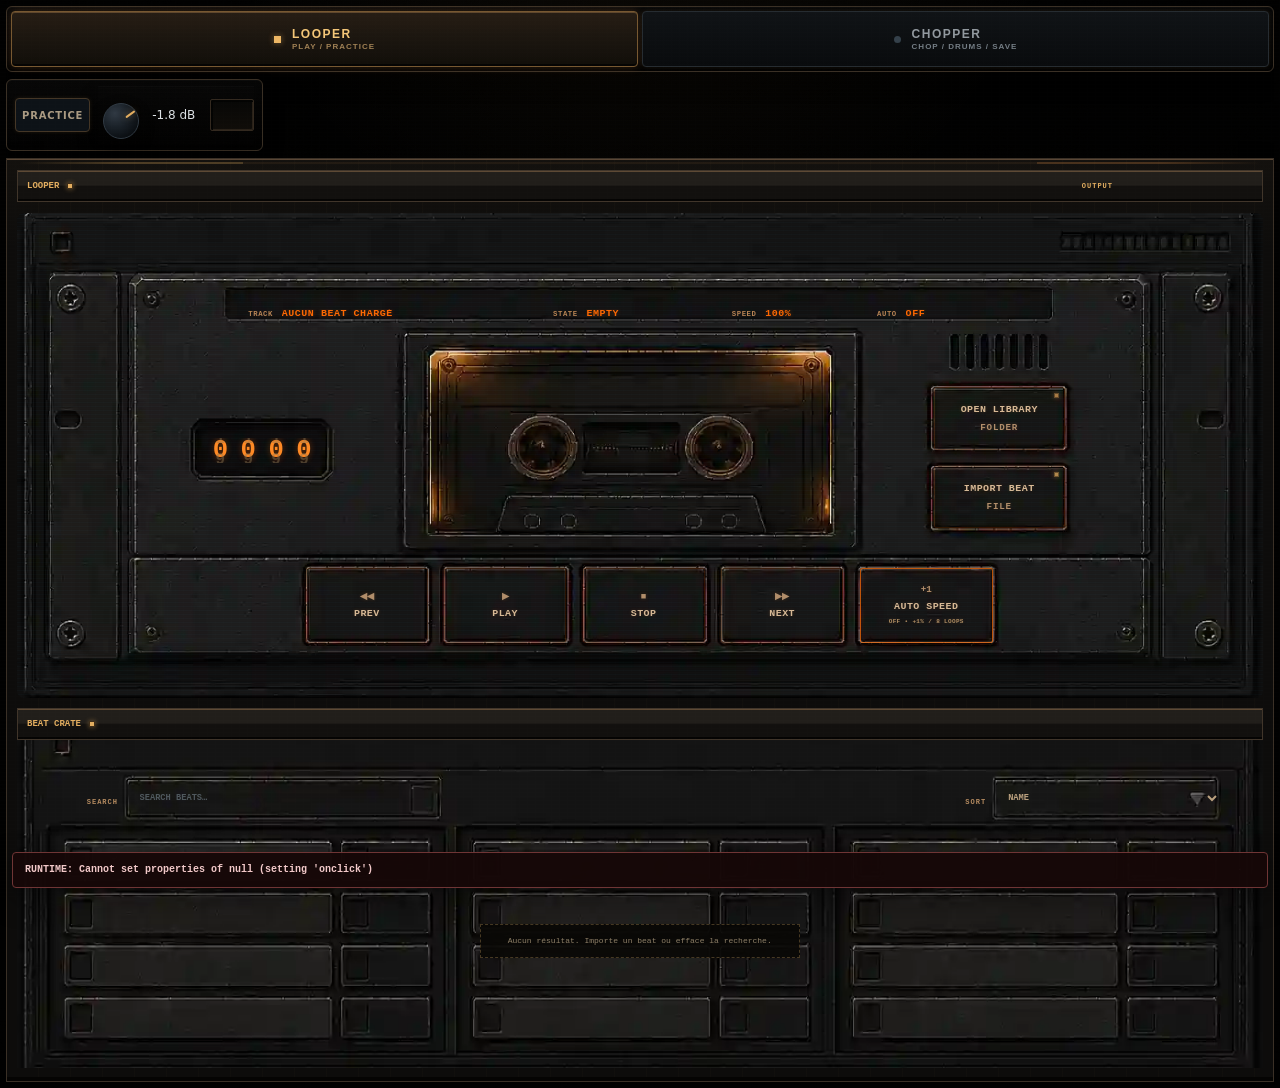
==== commit 8841892e: "Restore functional Looper DOM as primary UI" ====
--- a/index.html
+++ b/index.html
@@ -9,7 +9,6 @@
 <link rel="manifest" href="manifest.json">
 <link rel="stylesheet" href="./css/base.css">
 <link rel="stylesheet" href="./css/clean-ui.css">
-<link rel="stylesheet" href="./assets/looper-ui/overlay.css">
 </head>
 <body>
 <div id="appBootError" role="alert" aria-live="assertive"></div>
@@ -67,7 +66,7 @@
   </div>
 
   <!-- LOOPER -->
-  <section id="looper" class="screen active asset-ui">
+  <section id="looper" class="screen active">
     <div class="layout">
       <div class="panel beatCratePanel">
         <div class="title stableTitle"><span>BEAT CRATE <i class="blueLed"></i></span><span class="titleMeta">LOCAL CASSETTE RACK</span></div>
@@ -238,169 +237,64 @@
               <div><label>SNAP</label><select id="snapMode"><option value="transient">TRANSIENT</option><option value="grid">GRID</option><option value="free">FREE</option></select></div>
             </div>
             <div class="grid2 advancedInner">
-              <div><label>GRID PRECISION</label><select id="gridDivision"><option value="0.25">1/4 beat</option><option value="0.125">1/8 beat</option><option value="0.0625" selected>1/16 beat</option><option value="0.03125">1/32 beat</option></select></div>
-              <div><label>TRANSIENT RANGE</label><select id="transientRadius"><option value="20">20 ms</option><option value="40">40 ms</option><option value="80" selected>80 ms</option><option value="120">120 ms</option><option value="200">200 ms</option></select></div>
+              <div><label>GRID DIVISION</label><select id="gridDivision"><option value="8">1/8</option><option value="16" selected>1/16</option><option value="32">1/32</option></select></div>
+              <div><label>TRANSIENT RADIUS</label><select id="transientRadius"><option value="10">10 ms</option><option value="25" selected>25 ms</option><option value="50">50 ms</option><option value="100">100 ms</option></select></div>
             </div>
           </details>
-
-          <div class="samplerControlLegend">wheel = zoom • drag chop = free placement</div>
-        </div>
-
-        <div class="panel chopperMainPanel samplerScreenModule">
-          <div class="grid4 samplerTransportButtons samplerDisplayActions" role="group" aria-label="Transport du Chopper">
-            <button id="previewFlip" class="btn primary">PLAY</button>
+        </div>
+
+        <div class="panel samplerScreenModule">
+          <div class="samplerDisplayActions">
             <button id="loadSampleBtn" class="btn primary">LOAD SAMPLE</button>
-            <button id="stopFlip" class="btn">STOP</button>
-            <button id="addFlipLibrary" class="btn good">SAVE BEAT</button>
-          </div>
-
-          <div class="title stableTitle"><span>SAMPLE DISPLAY <i class="blueLed"></i></span><span class="titleMeta">WAVE / CHOPS</span></div>
-
+            <button id="previewFlip" class="btn good">PLAY</button>
+            <button id="stopFlip" class="btn danger">STOP</button>
+            <button id="saveBeatBtn" class="btn blue">SAVE BEAT</button>
+          </div>
+          <div class="title stableTitle"><span>SAMPLE <i class="blueLed"></i></span><span class="titleMeta">WAVE / MARKERS</span></div>
+          <div class="sampleKnob samplePitchKnob" data-range-knob="samplePitch">
+            <label for="samplePitch">PITCH</label><div class="sampleKnobControl"><div class="sampleKnobFace"></div><input id="samplePitch" class="sampleKnobInput" type="range" min="-12" max="12" step="1" value="0"></div><div id="samplePitchReadout" class="sampleKnobReadout">0 st</div>
+          </div>
+          <div class="sampleTempoControl"><div><label for="sampleBpm">BPM</label><input id="sampleBpm" type="number" min="40" max="220" value="90"></div></div>
+          <div class="sampleKnob sampleVolumeKnob" data-range-knob="sampleVolume">
+            <label for="sampleVolume">VOLUME</label><div class="sampleKnobControl"><div class="sampleKnobFace"></div><input id="sampleVolume" class="sampleKnobInput" type="range" min="0" max="100" step="1" value="80"></div><div id="sampleVolumeReadout" class="sampleKnobReadout">80%</div>
+          </div>
           <div class="samplerDisplayBody">
-            <div class="sampleKnob samplePitchKnob" data-range-knob="samplePitch">
-              <label for="samplePitch">PITCH</label>
-              <div class="sampleKnobControl">
-                <span class="sampleKnobFace" aria-hidden="true"></span>
-                <input id="samplePitch" class="sampleKnobInput" type="range" min="-6" max="6" step="1" value="0" aria-label="Pitch du sample">
-              </div>
-              <span id="samplePitchReadout" class="sampleKnobReadout">0 st</span>
-            </div>
-
-            <div class="wavewrap largeWave samplerScreen">
-              <canvas id="waveCanvas" width="1500" height="210"></canvas>
-              <canvas id="playheadCanvas" width="1500" height="210" aria-hidden="true"></canvas>
-              <div class="waveScrollbar">
-                <input id="waveScroll" type="range" min="0" max="1000" step="1" value="0" aria-label="Scroll sample waveform">
-              </div>
-            </div>
-
-            <div class="friendlyControls sampleTempoControl">
-              <div><label for="sampleBpm">TEMPO</label><input id="sampleBpm" type="number" min="40" max="220" step="0.1" value="90"></div>
-            </div>
-
-            <div class="sampleKnob sampleVolumeKnob" data-range-knob="sampleVolume">
-              <label for="sampleVolume">SAMPLE VOL</label>
-              <div class="sampleKnobControl">
-                <span class="sampleKnobFace" aria-hidden="true"></span>
-                <input id="sampleVolume" class="sampleKnobInput" type="range" min="0" max="100" step="1" value="80" aria-label="Volume du sample">
-              </div>
-              <span id="sampleVolumeReadout" class="sampleKnobReadout">80%</span>
-            </div>
-          </div>
-
-          <div id="sampleInfo" class="status samplerSampleInfo">Charge un sample, place tes chops et joue.</div>
-          <div class="help sampleConditionHelp">AUTO CONDITION • coupe le rumble et crée du headroom uniquement si le sample arrive trop HOT/DENSE. Aucun boost automatique.</div>
-        </div>
-      </div>
-
-      <div class="samplerPerformanceDeck">
-        <div class="panel padsPanel samplerPadsModule">
-          <div class="title compactTitle samplerSectionTitle">CHOP PADS <span class="titleMeta">01–16</span></div>
-          <div id="pads" class="pads"></div>
-          <div class="samplerModuleHint">Tap a pad to audition from that chop to the end.</div>
-        </div>
-
-        <div class="panel gridPanel samplerSequenceModule">
-          <div class="samplerSequenceHead">
-            <div class="title compactTitle samplerSectionTitle">SEQUENCE <span class="titleMeta">2 BARS / 8TH</span></div>
-            <button id="clearGrid" class="btn">CLEAR GRID</button>
-          </div>
-          <div class="loopGridWrap">
-            <div class="sampleTimelineStack">
-              <canvas id="sampleTimelineCanvas" width="830" height="86" aria-label="Timeline du sample alignée sur la séquence de deux mesures">Sample timeline</canvas>
-              <canvas id="sampleTimelinePlayheadCanvas" width="830" height="86" aria-hidden="true"></canvas>
-            </div>
-            <div id="loopGrid" class="matrixGrid"></div>
-            <div id="drumPatternPreview" class="drumPatternPreview" aria-label="Aperçu nominal de la batterie sur deux mesures"></div>
-          </div>
-          <div class="samplerModuleHint">Click = place • right click = clear • one chop per step.</div>
-        </div>
-      </div>
-
-      <div class="panel controlPanel samplerDrumSection">
-        <div class="title stableTitle"><span>DRUM MACHINE <i class="blueLed"></i></span><span class="titleMeta">GROOVE / OUTPUT</span></div>
-        <div class="drumSelector">
-          <div>
-            <label>STYLE POUR LA PROCHAINE SÉLECTION</label>
-            <select id="drumMode"><option value="auto" selected>AUTO / 30 GROOVES</option><option value="classic">BOOM BAP</option><option value="sparse">DUSTY / SPARSE</option><option value="hard">HARD</option><option value="wonky">WONKY</option><option value="west">WEST COAST</option><option value="off">OFF</option></select>
-          </div>
-          <button id="newDrums" class="btn blue">NEW DRUMS</button>
-        </div>
-
-        <div class="snareFx">
-          <div class="snareFxHead">
-            <label class="fxToggle">
-              <input id="snareReverbOn" type="checkbox">
-              <span>SNARE REVERB</span>
-            </label>
-            <select id="snareReverbType">
-              <option value="room">ROOM</option>
-              <option value="plate" selected>PLATE</option>
-              <option value="dark">DARK</option>
-            </select>
-          </div>
-          <div class="snareMixRow">
-            <label>MIX <span id="snareReverbMixReadout">25%</span></label>
-            <input id="snareReverbMix" type="range" min="0" max="70" step="1" value="25">
-          </div>
-          <div class="help">Le réglage reste fixe quand tu fais NEW DRUMS.</div>
-        </div>
-
-        <div class="snareFx punchFx">
-          <div class="snareFxHead">
-            <label>PUNCH / MASTER</label>
-            <select id="punchMode">
-              <option value="off">OFF</option>
-              <option value="warm" selected>WARM</option>
-              <option value="knock">KNOCK</option>
-              <option value="hard">HARD</option>
-            </select>
-          </div>
-          <div id="punchDesc" class="help">WARM • glue légère, transitoires préservées, limiteur de sécurité.</div>
-        </div>
-
-        <div class="currentDrums">
-          <div class="currentDrumsTitle">BATTERIE COURANTE</div>
-          <div id="drumSelectionStatus">Pas encore sélectionnée — le premier PLAY en choisira une.</div>
-          <div class="drumParts">
-            <span id="currentKick">KICK —</span>
-            <span id="currentSnare">SNARE —</span>
-            <span id="currentHat">HAT —</span>
-            <span id="currentPattern">PATTERN —</span>
-          </div>
-        </div>
-
-        <div class="drumEditBox">
-          <div class="drumEditHead">
-            <div>
-              <div class="currentDrumsTitle">EDIT GROOVE</div>
-              <div class="help">1 mesure • clic = ajouter/enlever • molette sur une case = volume 10–100%</div>
-            </div>
-            <div class="drumEditActions">
-              <select id="drumEditView" aria-label="Drum editor resolution">
-                <option value="8">8TH</option>
-                <option value="16" selected>16TH</option>
-              </select>
-              <button id="clearDrumEdits" class="btn">CLEAR DRUMS</button>
-            </div>
-          </div>
-          <div id="drumEditor" class="drumEditor"></div>
-          <div id="drumStatus" class="status drumEditStatus" aria-live="polite">READY</div>
-          <input id="kickFolderFallback" class="hidden" type="file" accept="audio/*" webkitdirectory multiple>
-          <input id="snareFolderFallback" class="hidden" type="file" accept="audio/*" webkitdirectory multiple>
-          <input id="hatFolderFallback" class="hidden" type="file" accept="audio/*" webkitdirectory multiple>
-        </div>
-
-
+            <div class="samplerScreen"><canvas id="waveCanvas" width="1200" height="250"></canvas></div>
+          </div>
+          <div id="sampleInfo" class="samplerSampleInfo">NO SAMPLE</div>
+        </div>
+      </div>
+
+      <div class="panel samplerPadsModule">
+        <div class="title stableTitle"><span>PADS <i class="blueLed"></i></span><span class="titleMeta">CHOP TRIGGERS</span></div>
+        <div id="pads" class="pads"></div>
+      </div>
+
+      <div class="panel loopGridModule">
+        <div class="title stableTitle"><span>LOOP GRID <i class="blueLed"></i></span><span class="titleMeta">2 BARS</span></div>
+        <div id="loopGrid" class="loopGrid"></div>
+      </div>
+
+      <div class="panel drumEditBox">
+        <div class="title stableTitle"><span>DRUMS <i class="blueLed"></i></span><span class="titleMeta">PATTERN / EDIT</span></div>
+        <div class="grid3">
+          <div><label>VIEW</label><select id="drumEditView"><option value="kick">KICK</option><option value="snare">SNARE</option><option value="hat">HAT</option></select></div>
+          <button id="newDrums" class="btn">NEW DRUMS</button>
+          <button id="clearDrumEdits" class="btn danger">CLEAR EDITS</button>
+        </div>
+        <div id="drumPatternPreview" class="drumPatternPreview"></div>
+        <div id="drumEditor" class="drumEditor"></div>
+        <div class="grid2">
+          <div><label>SNARE REVERB</label><input id="snareReverbMix" type="range" min="0" max="100" value="20"><span id="snareReverbMixReadout">20%</span></div>
+          <div><label>PUNCH</label><select id="punchMode"><option value="clean">CLEAN</option><option value="warm">WARM</option><option value="hard">HARD</option></select></div>
+        </div>
+        <div id="drumStatus" class="status">READY</div>
       </div>
     </div>
   </section>
-
-  
 </div>
 </div>
-
-<script src="./js/bootstrap.js"></script>
+<script src="./js/bootstrap.js" defer></script>
 <script src="./js/core.js" defer></script>
 <script src="./js/looper.js" defer></script>
 <script src="./js/practice.js" defer></script>
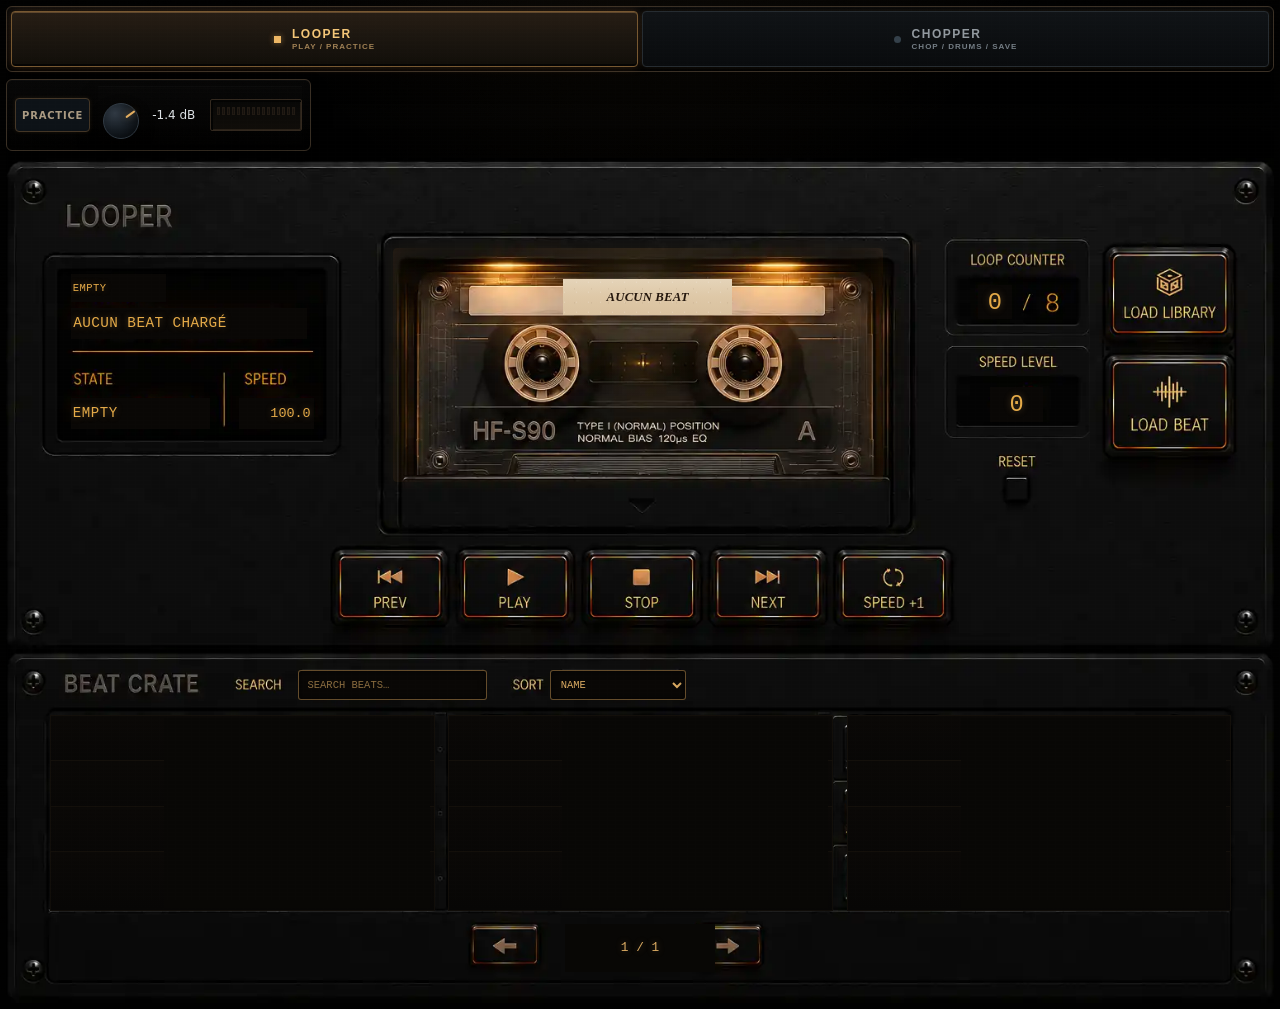
==== commit ad0aadce: "Restore complete application markup" ====
--- a/index.html
+++ b/index.html
@@ -9,6 +9,7 @@
 <link rel="manifest" href="manifest.json">
 <link rel="stylesheet" href="./css/base.css">
 <link rel="stylesheet" href="./css/clean-ui.css">
+<link rel="stylesheet" href="./assets/looper-ui/overlay.css">
 </head>
 <body>
 <div id="appBootError" role="alert" aria-live="assertive"></div>
@@ -66,7 +67,7 @@
   </div>
 
   <!-- LOOPER -->
-  <section id="looper" class="screen active">
+  <section id="looper" class="screen active asset-ui">
     <div class="layout">
       <div class="panel beatCratePanel">
         <div class="title stableTitle"><span>BEAT CRATE <i class="blueLed"></i></span><span class="titleMeta">LOCAL CASSETTE RACK</span></div>
@@ -237,64 +238,169 @@
               <div><label>SNAP</label><select id="snapMode"><option value="transient">TRANSIENT</option><option value="grid">GRID</option><option value="free">FREE</option></select></div>
             </div>
             <div class="grid2 advancedInner">
-              <div><label>GRID DIVISION</label><select id="gridDivision"><option value="8">1/8</option><option value="16" selected>1/16</option><option value="32">1/32</option></select></div>
-              <div><label>TRANSIENT RADIUS</label><select id="transientRadius"><option value="10">10 ms</option><option value="25" selected>25 ms</option><option value="50">50 ms</option><option value="100">100 ms</option></select></div>
+              <div><label>GRID PRECISION</label><select id="gridDivision"><option value="0.25">1/4 beat</option><option value="0.125">1/8 beat</option><option value="0.0625" selected>1/16 beat</option><option value="0.03125">1/32 beat</option></select></div>
+              <div><label>TRANSIENT RANGE</label><select id="transientRadius"><option value="20">20 ms</option><option value="40">40 ms</option><option value="80" selected>80 ms</option><option value="120">120 ms</option><option value="200">200 ms</option></select></div>
             </div>
           </details>
-        </div>
-
-        <div class="panel samplerScreenModule">
-          <div class="samplerDisplayActions">
+
+          <div class="samplerControlLegend">wheel = zoom • drag chop = free placement</div>
+        </div>
+
+        <div class="panel chopperMainPanel samplerScreenModule">
+          <div class="grid4 samplerTransportButtons samplerDisplayActions" role="group" aria-label="Transport du Chopper">
+            <button id="previewFlip" class="btn primary">PLAY</button>
             <button id="loadSampleBtn" class="btn primary">LOAD SAMPLE</button>
-            <button id="previewFlip" class="btn good">PLAY</button>
-            <button id="stopFlip" class="btn danger">STOP</button>
-            <button id="saveBeatBtn" class="btn blue">SAVE BEAT</button>
-          </div>
-          <div class="title stableTitle"><span>SAMPLE <i class="blueLed"></i></span><span class="titleMeta">WAVE / MARKERS</span></div>
-          <div class="sampleKnob samplePitchKnob" data-range-knob="samplePitch">
-            <label for="samplePitch">PITCH</label><div class="sampleKnobControl"><div class="sampleKnobFace"></div><input id="samplePitch" class="sampleKnobInput" type="range" min="-12" max="12" step="1" value="0"></div><div id="samplePitchReadout" class="sampleKnobReadout">0 st</div>
-          </div>
-          <div class="sampleTempoControl"><div><label for="sampleBpm">BPM</label><input id="sampleBpm" type="number" min="40" max="220" value="90"></div></div>
-          <div class="sampleKnob sampleVolumeKnob" data-range-knob="sampleVolume">
-            <label for="sampleVolume">VOLUME</label><div class="sampleKnobControl"><div class="sampleKnobFace"></div><input id="sampleVolume" class="sampleKnobInput" type="range" min="0" max="100" step="1" value="80"></div><div id="sampleVolumeReadout" class="sampleKnobReadout">80%</div>
-          </div>
+            <button id="stopFlip" class="btn">STOP</button>
+            <button id="addFlipLibrary" class="btn good">SAVE BEAT</button>
+          </div>
+
+          <div class="title stableTitle"><span>SAMPLE DISPLAY <i class="blueLed"></i></span><span class="titleMeta">WAVE / CHOPS</span></div>
+
           <div class="samplerDisplayBody">
-            <div class="samplerScreen"><canvas id="waveCanvas" width="1200" height="250"></canvas></div>
-          </div>
-          <div id="sampleInfo" class="samplerSampleInfo">NO SAMPLE</div>
-        </div>
-      </div>
-
-      <div class="panel samplerPadsModule">
-        <div class="title stableTitle"><span>PADS <i class="blueLed"></i></span><span class="titleMeta">CHOP TRIGGERS</span></div>
-        <div id="pads" class="pads"></div>
-      </div>
-
-      <div class="panel loopGridModule">
-        <div class="title stableTitle"><span>LOOP GRID <i class="blueLed"></i></span><span class="titleMeta">2 BARS</span></div>
-        <div id="loopGrid" class="loopGrid"></div>
-      </div>
-
-      <div class="panel drumEditBox">
-        <div class="title stableTitle"><span>DRUMS <i class="blueLed"></i></span><span class="titleMeta">PATTERN / EDIT</span></div>
-        <div class="grid3">
-          <div><label>VIEW</label><select id="drumEditView"><option value="kick">KICK</option><option value="snare">SNARE</option><option value="hat">HAT</option></select></div>
-          <button id="newDrums" class="btn">NEW DRUMS</button>
-          <button id="clearDrumEdits" class="btn danger">CLEAR EDITS</button>
-        </div>
-        <div id="drumPatternPreview" class="drumPatternPreview"></div>
-        <div id="drumEditor" class="drumEditor"></div>
-        <div class="grid2">
-          <div><label>SNARE REVERB</label><input id="snareReverbMix" type="range" min="0" max="100" value="20"><span id="snareReverbMixReadout">20%</span></div>
-          <div><label>PUNCH</label><select id="punchMode"><option value="clean">CLEAN</option><option value="warm">WARM</option><option value="hard">HARD</option></select></div>
-        </div>
-        <div id="drumStatus" class="status">READY</div>
+            <div class="sampleKnob samplePitchKnob" data-range-knob="samplePitch">
+              <label for="samplePitch">PITCH</label>
+              <div class="sampleKnobControl">
+                <span class="sampleKnobFace" aria-hidden="true"></span>
+                <input id="samplePitch" class="sampleKnobInput" type="range" min="-6" max="6" step="1" value="0" aria-label="Pitch du sample">
+              </div>
+              <span id="samplePitchReadout" class="sampleKnobReadout">0 st</span>
+            </div>
+
+            <div class="wavewrap largeWave samplerScreen">
+              <canvas id="waveCanvas" width="1500" height="210"></canvas>
+              <canvas id="playheadCanvas" width="1500" height="210" aria-hidden="true"></canvas>
+              <div class="waveScrollbar">
+                <input id="waveScroll" type="range" min="0" max="1000" step="1" value="0" aria-label="Scroll sample waveform">
+              </div>
+            </div>
+
+            <div class="friendlyControls sampleTempoControl">
+              <div><label for="sampleBpm">TEMPO</label><input id="sampleBpm" type="number" min="40" max="220" step="0.1" value="90"></div>
+            </div>
+
+            <div class="sampleKnob sampleVolumeKnob" data-range-knob="sampleVolume">
+              <label for="sampleVolume">SAMPLE VOL</label>
+              <div class="sampleKnobControl">
+                <span class="sampleKnobFace" aria-hidden="true"></span>
+                <input id="sampleVolume" class="sampleKnobInput" type="range" min="0" max="100" step="1" value="80" aria-label="Volume du sample">
+              </div>
+              <span id="sampleVolumeReadout" class="sampleKnobReadout">80%</span>
+            </div>
+          </div>
+
+          <div id="sampleInfo" class="status samplerSampleInfo">Charge un sample, place tes chops et joue.</div>
+          <div class="help sampleConditionHelp">AUTO CONDITION • coupe le rumble et crée du headroom uniquement si le sample arrive trop HOT/DENSE. Aucun boost automatique.</div>
+        </div>
+      </div>
+
+      <div class="samplerPerformanceDeck">
+        <div class="panel padsPanel samplerPadsModule">
+          <div class="title compactTitle samplerSectionTitle">CHOP PADS <span class="titleMeta">01–16</span></div>
+          <div id="pads" class="pads"></div>
+          <div class="samplerModuleHint">Tap a pad to audition from that chop to the end.</div>
+        </div>
+
+        <div class="panel gridPanel samplerSequenceModule">
+          <div class="samplerSequenceHead">
+            <div class="title compactTitle samplerSectionTitle">SEQUENCE <span class="titleMeta">2 BARS / 8TH</span></div>
+            <button id="clearGrid" class="btn">CLEAR GRID</button>
+          </div>
+          <div class="loopGridWrap">
+            <div class="sampleTimelineStack">
+              <canvas id="sampleTimelineCanvas" width="830" height="86" aria-label="Timeline du sample alignée sur la séquence de deux mesures">Sample timeline</canvas>
+              <canvas id="sampleTimelinePlayheadCanvas" width="830" height="86" aria-hidden="true"></canvas>
+            </div>
+            <div id="loopGrid" class="matrixGrid"></div>
+            <div id="drumPatternPreview" class="drumPatternPreview" aria-label="Aperçu nominal de la batterie sur deux mesures"></div>
+          </div>
+          <div class="samplerModuleHint">Click = place • right click = clear • one chop per step.</div>
+        </div>
+      </div>
+
+      <div class="panel controlPanel samplerDrumSection">
+        <div class="title stableTitle"><span>DRUM MACHINE <i class="blueLed"></i></span><span class="titleMeta">GROOVE / OUTPUT</span></div>
+        <div class="drumSelector">
+          <div>
+            <label>STYLE POUR LA PROCHAINE SÉLECTION</label>
+            <select id="drumMode"><option value="auto" selected>AUTO / 30 GROOVES</option><option value="classic">BOOM BAP</option><option value="sparse">DUSTY / SPARSE</option><option value="hard">HARD</option><option value="wonky">WONKY</option><option value="west">WEST COAST</option><option value="off">OFF</option></select>
+          </div>
+          <button id="newDrums" class="btn blue">NEW DRUMS</button>
+        </div>
+
+        <div class="snareFx">
+          <div class="snareFxHead">
+            <label class="fxToggle">
+              <input id="snareReverbOn" type="checkbox">
+              <span>SNARE REVERB</span>
+            </label>
+            <select id="snareReverbType">
+              <option value="room">ROOM</option>
+              <option value="plate" selected>PLATE</option>
+              <option value="dark">DARK</option>
+            </select>
+          </div>
+          <div class="snareMixRow">
+            <label>MIX <span id="snareReverbMixReadout">25%</span></label>
+            <input id="snareReverbMix" type="range" min="0" max="70" step="1" value="25">
+          </div>
+          <div class="help">Le réglage reste fixe quand tu fais NEW DRUMS.</div>
+        </div>
+
+        <div class="snareFx punchFx">
+          <div class="snareFxHead">
+            <label>PUNCH / MASTER</label>
+            <select id="punchMode">
+              <option value="off">OFF</option>
+              <option value="warm" selected>WARM</option>
+              <option value="knock">KNOCK</option>
+              <option value="hard">HARD</option>
+            </select>
+          </div>
+          <div id="punchDesc" class="help">WARM • glue légère, transitoires préservées, limiteur de sécurité.</div>
+        </div>
+
+        <div class="currentDrums">
+          <div class="currentDrumsTitle">BATTERIE COURANTE</div>
+          <div id="drumSelectionStatus">Pas encore sélectionnée — le premier PLAY en choisira une.</div>
+          <div class="drumParts">
+            <span id="currentKick">KICK —</span>
+            <span id="currentSnare">SNARE —</span>
+            <span id="currentHat">HAT —</span>
+            <span id="currentPattern">PATTERN —</span>
+          </div>
+        </div>
+
+        <div class="drumEditBox">
+          <div class="drumEditHead">
+            <div>
+              <div class="currentDrumsTitle">EDIT GROOVE</div>
+              <div class="help">1 mesure • clic = ajouter/enlever • molette sur une case = volume 10–100%</div>
+            </div>
+            <div class="drumEditActions">
+              <select id="drumEditView" aria-label="Drum editor resolution">
+                <option value="8">8TH</option>
+                <option value="16" selected>16TH</option>
+              </select>
+              <button id="clearDrumEdits" class="btn">CLEAR DRUMS</button>
+            </div>
+          </div>
+          <div id="drumEditor" class="drumEditor"></div>
+          <div id="drumStatus" class="status drumEditStatus" aria-live="polite">READY</div>
+          <input id="kickFolderFallback" class="hidden" type="file" accept="audio/*" webkitdirectory multiple>
+          <input id="snareFolderFallback" class="hidden" type="file" accept="audio/*" webkitdirectory multiple>
+          <input id="hatFolderFallback" class="hidden" type="file" accept="audio/*" webkitdirectory multiple>
+        </div>
+
+
       </div>
     </div>
   </section>
+
+  
 </div>
 </div>
-<script src="./js/bootstrap.js" defer></script>
+
+<script src="./js/bootstrap.js"></script>
 <script src="./js/core.js" defer></script>
 <script src="./js/looper.js" defer></script>
 <script src="./js/practice.js" defer></script>
--- a/assets/looper-ui/overlay.css
+++ b/assets/looper-ui/overlay.css
@@ -0,0 +1,264 @@
+/* Looper faceplate overlay.
+   The approved image is the visual source of truth. Runtime controls are
+   mounted directly under #looper; the retired drawn machine stays hidden. */
+
+#looper.asset-ui {
+  --asset-amber:#e2ad5f;
+  --asset-glow:0;
+  position:relative!important;
+  width:100%!important;
+  aspect-ratio:1536/1024!important;
+  min-height:0!important;
+  padding:0!important;
+  overflow:hidden!important;
+  border:0!important;
+  background:#070605!important;
+  box-shadow:0 16px 38px rgba(0,0,0,.38)!important;
+}
+#looper.asset-ui>.layout{display:none!important}
+#looper.asset-ui .looper-faceplate {
+  position:absolute!important;
+  inset:0!important;
+  width:100%!important;
+  height:100%!important;
+  object-fit:fill!important;
+  display:block!important;
+  z-index:0!important;
+  pointer-events:none!important;
+}
+#looper.asset-ui::before {
+  content:"";
+  position:absolute;
+  inset:0;
+  z-index:1;
+  pointer-events:none;
+  background:linear-gradient(180deg,rgba(255,190,88,.012),transparent 38%);
+}
+
+/* Source-only state nodes and retired hardware are not visual UI. */
+#looper.asset-ui :is(#beatFiles,#beatFolder,#cassetteBeatName,#deckTransportState,#deckSpeedReadout,#deckAutoReadout,.cassetteMechanismCrop,.deckReadout){display:none!important}
+
+/* Transparent interaction hotspots. */
+#looper.asset-ui :is(#prevBeat,#playBeat,#stopBeat,#nextBeat,#autoLooperToggle,#importFolderBtn,#importBeatsBtn,#tapeCounterReset) {
+  position:absolute!important;
+  z-index:12!important;
+  min-width:0!important;
+  min-height:0!important;
+  margin:0!important;
+  padding:0!important;
+  border:0!important;
+  border-radius:0!important;
+  background:transparent!important;
+  box-shadow:none!important;
+  clip-path:none!important;
+  color:transparent!important;
+  opacity:.001!important;
+  cursor:pointer!important;
+}
+#looper.asset-ui :is(#prevBeat,#playBeat,#stopBeat,#nextBeat,#autoLooperToggle,#importFolderBtn,#importBeatsBtn,#tapeCounterReset) *{visibility:hidden!important}
+#looper.asset-ui #prevBeat{left:25.65%;top:46.05%;width:8.9%;height:8.7%}
+#looper.asset-ui #playBeat{left:35.55%;top:46.05%;width:8.9%;height:8.7%}
+#looper.asset-ui #stopBeat{left:45.55%;top:46.05%;width:8.9%;height:8.7%}
+#looper.asset-ui #nextBeat{left:55.55%;top:46.05%;width:8.9%;height:8.7%}
+#looper.asset-ui #autoLooperToggle{left:65.55%;top:46.05%;width:9.2%;height:8.7%}
+#looper.asset-ui #importFolderBtn{left:86.55%;top:10.25%;width:10.3%;height:11.2%}
+#looper.asset-ui #importBeatsBtn{left:86.55%;top:23.25%;width:10.3%;height:11.8%}
+#looper.asset-ui #tapeCounterReset{left:78.55%;top:37.45%;width:2.45%;height:3.55%}
+
+/* Search/sort are the only visible native controls on the faceplate. */
+#looper.asset-ui #librarySearch,
+#looper.asset-ui #libraryOrder {
+  position:absolute!important;
+  z-index:12!important;
+  box-sizing:border-box!important;
+  min-height:0!important;
+  margin:0!important;
+  border:1px solid rgba(226,173,95,.42)!important;
+  border-radius:3px!important;
+  background:#090705!important;
+  box-shadow:inset 0 0 7px rgba(0,0,0,.72)!important;
+  color:#d9aa62!important;
+  caret-color:var(--asset-amber)!important;
+  opacity:1!important;
+  font:500 clamp(7px,.82vw,13px)/1 ui-monospace,SFMono-Regular,Consolas,monospace!important;
+  outline:none!important;
+}
+#looper.asset-ui #librarySearch::placeholder{color:rgba(217,170,98,.62)!important}
+#looper.asset-ui #librarySearch{left:23%;top:60.55%;width:14.95%;height:3.55%;padding:0 .7%!important}
+#looper.asset-ui #libraryOrder{left:42.9%;top:60.55%;width:10.75%;height:3.55%;padding:0 .45%!important}
+
+/* Beat Crate: one 3x3 visual page. Empty slots cover baked placeholder data. */
+#looper.asset-ui #library {
+  position:absolute!important;
+  z-index:7!important;
+  left:3.45%!important;
+  top:65.85%!important;
+  width:93.2%!important;
+  height:23.25%!important;
+  display:grid!important;
+  grid-template-columns:repeat(3,minmax(0,1fr))!important;
+  grid-template-rows:repeat(3,minmax(0,1fr))!important;
+  gap:1.15%!important;
+  margin:0!important;
+  padding:0!important;
+  overflow:hidden!important;
+  border:0!important;
+  background:transparent!important;
+}
+#looper.asset-ui #library::before{display:none!important}
+#looper.asset-ui #library .cassetteRackColumn{display:contents!important}
+#looper.asset-ui #library .cassetteRackSlot {
+  display:block!important;
+  position:relative!important;
+  min-width:0!important;
+  min-height:0!important;
+  margin:0!important;
+  padding:0!important;
+  overflow:hidden!important;
+  border:0!important;
+  background:transparent!important;
+}
+#looper.asset-ui #library .cassetteRackSlot.asset-page-hidden{display:none!important}
+#looper.asset-ui #library .cassetteRackSlot.asset-slot-empty {
+  display:block!important;
+  background:linear-gradient(180deg,#0a0806,#070605)!important;
+  box-shadow:inset 0 0 0 1px rgba(226,173,95,.04)!important;
+}
+#looper.asset-ui #library .cassetteRackSlot::after {
+  content:"";
+  position:absolute;
+  z-index:1;
+  left:29.6%;top:5%;width:69.1%;height:90%;
+  background:#080705;
+  pointer-events:none;
+}
+#looper.asset-ui #library .cassetteRackSlot.asset-slot-empty::before {
+  content:"";
+  position:absolute;
+  z-index:3;
+  inset:0;
+  background:#080705;
+  pointer-events:none;
+}
+#looper.asset-ui #library .track {
+  position:relative!important;
+  z-index:4!important;
+  width:100%!important;
+  height:100%!important;
+  min-height:0!important;
+  margin:0!important;
+  padding:0!important;
+  border:0!important;
+  background:transparent!important;
+  box-shadow:none!important;
+  opacity:1!important;
+  color:#d9aa62!important;
+}
+#looper.asset-ui #library .trackMeta {
+  position:absolute!important;
+  left:31%!important;top:7%!important;width:65%!important;height:86%!important;
+  min-height:0!important;
+  margin:0!important;
+  padding:0 2%!important;
+  border:0!important;
+  background:#080705!important;
+  box-shadow:none!important;
+  color:#dda94d!important;
+  opacity:1!important;
+  text-align:left!important;
+  display:flex!important;
+  flex-direction:column!important;
+  justify-content:center!important;
+  overflow:hidden!important;
+  z-index:5!important;
+}
+#looper.asset-ui #library .trackMeta b {
+  display:block!important;
+  max-width:100%!important;
+  overflow:hidden!important;
+  text-overflow:ellipsis!important;
+  white-space:nowrap!important;
+  font:500 clamp(7px,1.02vw,16px)/1.1 ui-monospace,SFMono-Regular,Consolas,monospace!important;
+  letter-spacing:.01em!important;
+}
+#looper.asset-ui #library .trackMeta small {
+  display:block!important;
+  margin-top:3%!important;
+  max-width:100%!important;
+  overflow:hidden!important;
+  text-overflow:ellipsis!important;
+  white-space:nowrap!important;
+  color:rgba(221,169,77,.72)!important;
+  font:500 clamp(5px,.58vw,9px)/1 ui-monospace,SFMono-Regular,Consolas,monospace!important;
+}
+#looper.asset-ui #library .trackSource{display:none!important}
+#looper.asset-ui #library .track>.btn {
+  position:absolute!important;
+  right:1%!important;top:18%!important;width:8%!important;height:64%!important;
+  z-index:7!important;
+  min-height:0!important;
+  margin:0!important;
+  padding:0!important;
+  opacity:.001!important;
+  color:transparent!important;
+  background:transparent!important;
+  border:0!important;
+  box-shadow:none!important;
+}
+#looper.asset-ui #library .track.active .trackMeta b{color:#ffd07a!important;text-shadow:0 0 7px rgba(226,173,95,.32)}
+#looper.asset-ui #library .libraryEmptyMessage{display:none!important}
+
+/* Dynamic glyphs: canonical positions live here, never in JS. */
+#looper.asset-ui .asset-readout {
+  position:absolute;
+  z-index:9;
+  display:flex;
+  align-items:center;
+  pointer-events:none;
+  overflow:hidden;
+  white-space:nowrap;
+  color:#e4aa48;
+  background:#090705;
+  font-family:ui-monospace,SFMono-Regular,Consolas,monospace;
+  text-shadow:0 0 7px rgba(226,173,95,.34);
+}
+#looper.asset-ui .asset-header-state-readout{left:5.15%;top:13.72%;width:7.5%;height:3.30%;padding:0 .12%;font-size:clamp(6px,.82vw,13px);letter-spacing:.04em}
+#looper.asset-ui .asset-track-readout{left:5.15%;top:17.70%;width:18.55%;height:3.75%;padding:0 .15%;font-size:clamp(7px,1.12vw,18px);letter-spacing:.03em}
+#looper.asset-ui .asset-state-readout{left:5.15%;top:28.35%;width:10.9%;height:3.75%;padding:0 .12%;font-size:clamp(7px,1.1vw,18px);letter-spacing:.04em}
+#looper.asset-ui .asset-speed-percent-readout{left:18.38%;top:28.35%;width:5.9%;height:3.75%;justify-content:flex-end;padding:0 .25%;font-size:clamp(7px,1.05vw,17px)}
+#looper.asset-ui .asset-loop-readout{left:76.62%;top:15.02%;width:2.72%;height:4.08%;justify-content:center;padding:0;font-size:clamp(10px,1.85vw,30px)}
+#looper.asset-ui .asset-speed-level-readout{left:77.62%;top:27.08%;width:4.18%;height:4.18%;justify-content:center;padding:0;font-size:clamp(10px,1.85vw,30px)}
+#looper.asset-ui .asset-cassette-label-readout {
+  left:43.95%;top:14.35%;width:13.30%;height:4.25%;
+  justify-content:center;
+  padding:0 .35%;
+  color:#24170d;
+  background-image:radial-gradient(circle at 12% 31%,rgba(255,255,255,.18) 0 .45px,transparent .7px),radial-gradient(circle at 66% 71%,rgba(94,68,42,.08) 0 .55px,transparent .8px),linear-gradient(180deg,#e5d4b9 0%,#dec8a7 50%,#d9c19f 100%);
+  background-size:12px 10px,17px 14px,100% 100%;
+  border-radius:0;
+  box-shadow:none;
+  text-shadow:none;
+  font:italic 600 clamp(7px,1vw,16px)/1 Georgia,serif;
+  letter-spacing:.01em;
+}
+#looper.asset-ui .asset-page-readout{left:44.1%;top:90.6%;width:11.8%;height:5.7%;justify-content:center;color:#d9aa62;background:#080705;font-size:clamp(7px,1vw,16px)}
+#looper.asset-ui .asset-page-button{position:absolute;z-index:12;top:90.1%;width:5.7%;height:5.6%;border:0;background:transparent;opacity:.001;cursor:pointer}
+#looper.asset-ui .asset-page-prev{left:36%}
+#looper.asset-ui .asset-page-next{left:54.1%}
+
+#looper.asset-ui .asset-cassette-glow {
+  position:absolute;z-index:3;left:30.5%;top:10.7%;width:38.7%;height:27.6%;
+  pointer-events:none;border-radius:4px;opacity:.72;
+  background:radial-gradient(ellipse at 50% 11%,rgba(255,177,63,.16),transparent 42%),linear-gradient(90deg,rgba(255,156,36,.04),transparent 11% 89%,rgba(255,156,36,.04));
+  box-shadow:inset 0 0 22px rgba(226,129,36,.11),0 0 14px rgba(226,129,36,.06);
+  mix-blend-mode:screen;transition:opacity .15s ease,filter .15s ease,box-shadow .15s ease;
+}
+#looper.asset-ui.asset-playing .asset-cassette-glow{opacity:1;filter:brightness(1.22);box-shadow:inset 0 0 29px rgba(255,156,36,.17),0 0 18px rgba(255,156,36,.10)}
+#looper.asset-ui .asset-speed-glow{position:absolute;z-index:3;left:75.2%;top:22.3%;width:10.7%;height:12%;pointer-events:none;opacity:var(--asset-glow);background:radial-gradient(ellipse at 50% 54%,rgba(255,168,43,.34),transparent 66%);filter:blur(2px);mix-blend-mode:screen;transition:opacity .12s ease,filter .12s ease}
+#looper.asset-ui .asset-speed-button-glow{position:absolute;z-index:3;left:65.45%;top:46.05%;width:9.4%;height:8.7%;pointer-events:none;opacity:var(--asset-glow);border-radius:4px;box-shadow:inset 0 0 12px rgba(255,165,46,.34),0 0 12px rgba(255,165,46,.24);transition:opacity .12s ease,box-shadow .12s ease}
+
+@media(max-width:760px){
+  #looper.asset-ui{width:100%!important}
+  #looper.asset-ui .asset-readout{text-shadow:0 0 4px rgba(226,173,95,.3)}
+  #looper.asset-ui #library .trackMeta small{display:none!important}
+}
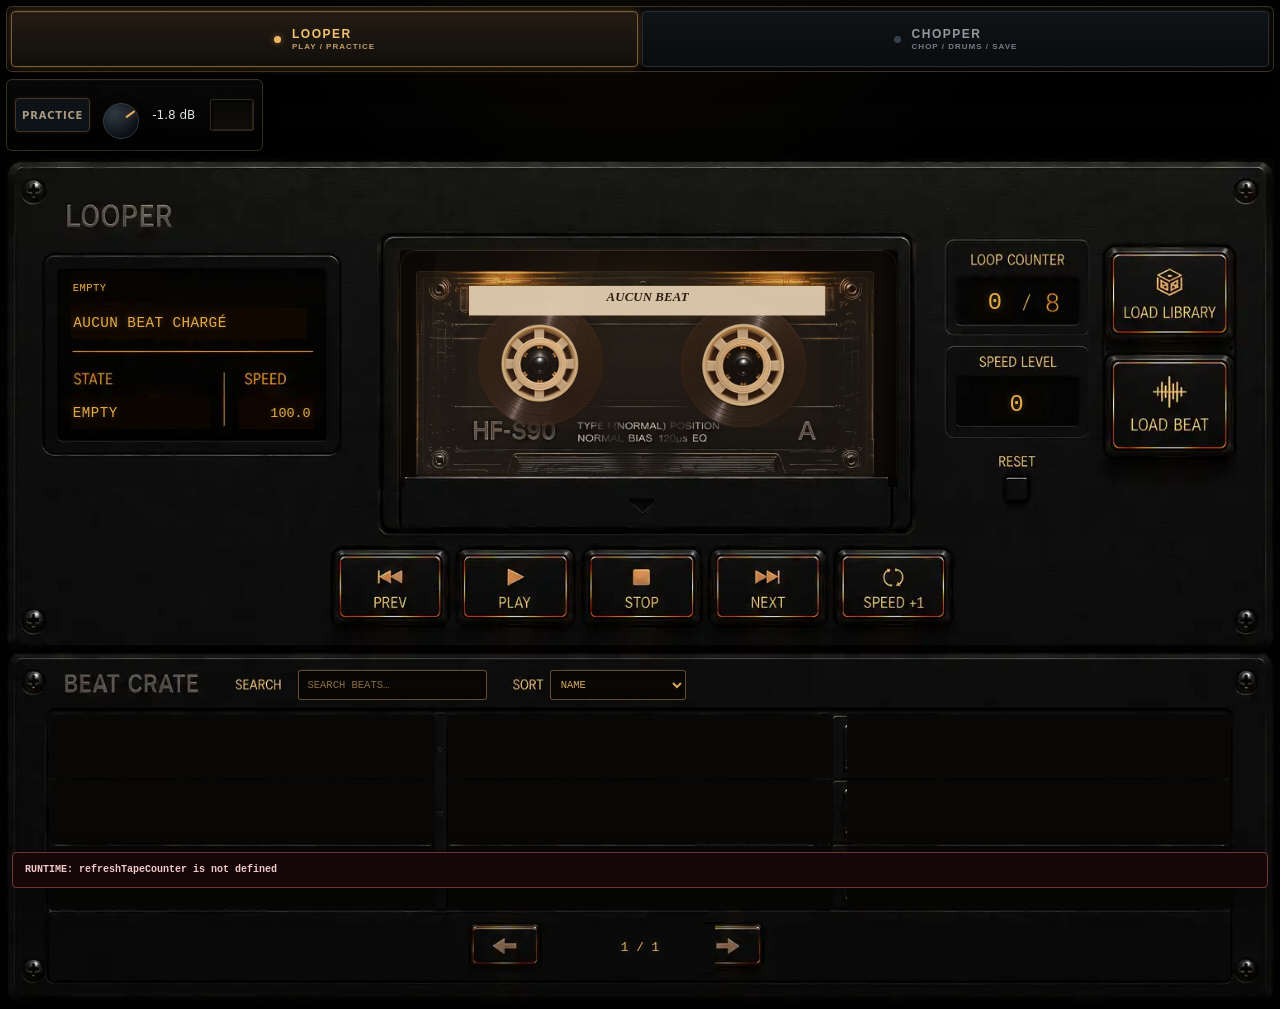
==== commit 8fd6936d: "Clean up cassette deck runtime and assets" ====
--- a/index.html
+++ b/index.html
@@ -68,101 +68,24 @@
 
   <!-- LOOPER -->
   <section id="looper" class="screen active asset-ui">
-    <div class="layout">
-      <div class="panel beatCratePanel">
-        <div class="title stableTitle"><span>BEAT CRATE <i class="blueLed"></i></span><span class="titleMeta">LOCAL CASSETTE RACK</span></div>
-
-        <div class="grid2 beatCrateControls">
-          <div><label for="librarySearch">SEARCH</label><input id="librarySearch" placeholder="SEARCH BEATS…"></div>
-          <div><label for="libraryOrder">SORT</label><select id="libraryOrder"><option value="name">NAME</option><option value="recent">RECENT</option></select></div>
-        </div>
-        <div id="library" class="library"></div>
-      </div>
-
-      <div class="panel looperMainPanel">
-        <div class="title stableTitle looperFrameHeader">
-          <span>LOOPER <i class="blueLed"></i></span>
-          <span class="looperPanelOutput"><b>OUTPUT</b><span id="looperVu" class="vu looperVu" aria-label="Niveau de sortie du Looper"></span></span>
-        </div>
-        <div class="looperPlayerHardware">
-          <div class="display looperDisplay">
-            <div id="looperDropzoneBtn" class="cassetteDeck" role="group" aria-label="Lecteur cassette pixel art et commandes du looper">
-              <div class="deckReadout" role="status" aria-live="polite">
-                <div class="deckReadoutTrack"><small>TRACK</small><strong id="cassetteBeatName">NO BEAT LOADED</strong></div>
-                <div><small>STATE</small><strong id="deckTransportState">READY</strong></div>
-                <div><small>SPEED</small><strong id="deckSpeedReadout">100%</strong></div>
-                <div class="deckReadoutAuto"><small>AUTO</small><strong id="deckAutoReadout">OFF</strong><em>+1% / 8 LOOPS</em></div>
-              </div>
-
-              <div class="deckHardwareGrid">
-                <aside class="tapeCounterModule" aria-label="Compteur mécanique de bande">
-                  <small class="tapeCounterLabel">TAPE COUNTER</small>
-                  <div id="tapeCounter" class="tapeCounterWindow" role="timer" aria-live="off" aria-label="Compteur de bande 0000">
-                    <span class="counterWheel" data-digit="0" data-prev="9" data-next="1"><span class="counterGlyph">0</span></span>
-                    <span class="counterWheel" data-digit="0" data-prev="9" data-next="1"><span class="counterGlyph">0</span></span>
-                    <span class="counterWheel" data-digit="0" data-prev="9" data-next="1"><span class="counterGlyph">0</span></span>
-                    <span class="counterWheel" data-digit="0" data-prev="9" data-next="1"><span class="counterGlyph">0</span></span>
-                  </div>
-                  <button id="tapeCounterReset" class="deckCounterKey" type="button" aria-label="Remettre le compteur de bande à zéro">RESET</button>
-                  <button id="cassetteDoorEject" class="deckSideKey counterEjectKey" type="button" aria-label="Éjecter la cassette et remplacer le beat" title="EJECT / REPLACE">
-                    <span class="deckKeyIcon" aria-hidden="true">⏏</span>
-                    <strong>EJECT</strong>
-                    <small id="cassetteDoorAction">LOAD</small>
-                  </button>
-                </aside>
-
-                <div class="deckMechanismColumn">
-                  <div class="cassetteMechanismCrop">
-                    <div class="cassetteDeckStage">
-                      <img class="cassetteDeckImage" src="assets/cassette-mechanism-pixel-v84.png" alt="Cabine cassette pixel art aux proportions physiques 10,16 par 6,35 cm" draggable="false">
-
-                      <div class="cassetteDoorCavity" aria-hidden="true"></div>
-
-                      <div class="cassetteDoorAssembly">
-                        <img class="cassetteDoorPanel" src="assets/cassette-mechanism-pixel-v84.png" alt="" aria-hidden="true" draggable="false">
-                        <div class="cassetteDoorGlass" aria-hidden="true"></div>
-                        <div class="cassetteDoorLip" aria-hidden="true"></div>
-
-                        <img class="cassetteReel cassetteReelLeft" src="assets/cassette-reel-pixel-v81.png" alt="" aria-hidden="true" draggable="false">
-                        <img class="cassetteReel cassetteReelRight" src="assets/cassette-reel-pixel-v81.png" alt="" aria-hidden="true" draggable="false">
-                      </div>
-
-                      <div id="cassetteHint" class="cassetteDeckHint">PRESS EJECT TO LOAD A BEAT</div>
-                    </div>
-                  </div>
-
-                  <div class="deckTransport" role="group" aria-label="Transport du Looper">
-                    <button id="prevBeat" class="deckHotspot" type="button" aria-label="Beat précédent" title="PREV"><span aria-hidden="true">◀◀</span><strong>PREV</strong></button>
-                    <button id="playBeat" class="deckHotspot" type="button" aria-label="Lecture" title="PLAY"><span aria-hidden="true">▶</span><strong>PLAY</strong></button>
-                    <button id="stopBeat" class="deckHotspot" type="button" aria-label="Stop" title="STOP"><span aria-hidden="true">■</span><strong>STOP</strong></button>
-                    <button id="nextBeat" class="deckHotspot" type="button" aria-label="Beat suivant" title="NEXT"><span aria-hidden="true">▶▶</span><strong>NEXT</strong></button>
-                    <button id="autoLooperToggle" class="deckHotspot deckAutoHotspot" type="button" aria-label="Accélération automatique" title="AUTO +1% / 8 LOOPS" aria-pressed="false">
-                      <span aria-hidden="true">+1</span><strong>AUTO SPEED</strong><small id="autoLooperCompactStatus">OFF • +1% / 8 LOOPS</small>
-                    </button>
-                  </div>
-                </div>
-
-                <aside class="looperImportDock" aria-label="Chargement des beats">
-                  <button id="importBeatsBtn" class="deckLoadKey deckLoadBeat" type="button">
-                    <span class="deckKeyLamp" aria-hidden="true"></span>
-                    <strong>IMPORT BEAT</strong><small>FILE</small>
-                  </button>
-                  <button id="importFolderBtn" class="deckLoadKey deckLoadLibrary" type="button">
-                    <span class="deckKeyLamp" aria-hidden="true"></span>
-                    <strong>OPEN LIBRARY</strong><small>FOLDER</small>
-                  </button>
-                </aside>
-              </div>
-
-              <div id="beatImportStatus" class="beatImportStatus" aria-live="polite">READY • LOAD LIBRARY OR IMPORT</div>
-            </div>
-          </div>
-        </div>
-
-        <input id="beatFiles" class="hidden" type="file" accept="audio/*" multiple>
-        <input id="beatFolder" class="hidden" type="file" accept="audio/*" webkitdirectory multiple>
-      </div>
-    </div>
+    <input id="librarySearch" aria-label="Rechercher des beats" placeholder="SEARCH BEATS…">
+    <select id="libraryOrder" aria-label="Trier les beats"><option value="name">NAME</option><option value="recent">RECENT</option></select>
+    <div id="library" class="library"></div>
+
+    <button id="prevBeat" class="deckHotspot" type="button" aria-label="Beat précédent" title="PREV"></button>
+    <button id="playBeat" class="deckHotspot" type="button" aria-label="Lecture" title="PLAY"></button>
+    <button id="stopBeat" class="deckHotspot" type="button" aria-label="Stop" title="STOP"></button>
+    <button id="nextBeat" class="deckHotspot" type="button" aria-label="Beat suivant" title="NEXT"></button>
+    <button id="autoLooperToggle" class="deckHotspot" type="button" aria-label="Speed +1, niveau 0" title="SPEED 0" aria-pressed="false"></button>
+    <button id="importBeatsBtn" class="deckLoadKey" type="button" aria-label="Importer un beat"></button>
+    <button id="importFolderBtn" class="deckLoadKey" type="button" aria-label="Ouvrir une bibliothèque de beats"></button>
+    <button id="tapeCounterReset" class="deckCounterKey" type="button" aria-label="Remettre le compteur de bande à zéro"></button>
+
+    <input id="beatFiles" class="hidden" type="file" accept="audio/*" multiple>
+    <input id="beatFolder" class="hidden" type="file" accept="audio/*" webkitdirectory multiple>
+    <span id="cassetteBeatName" class="asset-state-source">NO BEAT LOADED</span>
+    <span id="deckTransportState" class="asset-state-source">READY</span>
+    <span id="beatImportStatus" class="asset-state-source" role="status" aria-live="polite">READY • LOAD LIBRARY OR IMPORT</span>
   </section>
 
   <!-- PRACTICE -->
@@ -408,4 +331,4 @@
 <script src="./js/drums.js" defer></script>
 <script src="./js/events.js" defer></script>
 </body>
-</html>+</html>
--- a/css/base.css
+++ b/css/base.css
@@ -824,20 +824,6 @@
   display: block !important;
 }
 
-.looperMainPanel {
-  order: 1 !important;
-  height: auto !important;
-  min-height: 470px !important;
-}
-
-.beatCratePanel {
-  order: 2 !important;
-  position: relative !important;
-  z-index: 1 !important;
-  min-height: 360px !important;
-  overflow: hidden !important;
-}
-
 .headerDeckCaret:hover {
   border-radius: 4px !important;
   background: rgba(226,173,95,.06) !important;
@@ -878,13 +864,7 @@
   to{opacity:1;transform:none}
 }
 
-@media (max-width:1000px) {
-  :is(.looperMainPanel,.beatCratePanel) {
-    min-height: auto !important;
-  }
-}
-
-/* Pixel-art Looper surface and controls. */
+/* Shared deck icon and dark workstation treatment. */
 
 .headerDeckIcon {
   display: flex;
@@ -901,21 +881,6 @@
   filter: saturate(.55) brightness(1.12) !important;
 }
 
-@keyframes frontDeckSpin {
-  to{transform:rotate(360deg)}
-}
-
-#looper .looperDisplay {
-  display: flex !important;
-  min-height: 170px !important;
-  justify-content: center !important;
-  padding: 0 !important;
-  border: none !important;
-  background: transparent !important;
-  box-shadow: none !important;
-}
-
-
 .title, .currentDrumsTitle, label {
   color: #d6dade !important;
 }
@@ -975,7 +940,7 @@
   color: #e7b969 !important;
 }
 
-.stableTop, .mainModeTabs, .panel, .headerDeckPill, .headerMaster, .beatCratePanel, .currentDrums, .wavewrap.largeWave, .loopGridWrap, .drumEditBox, .snareFx, .punchFx, .btn, input, select, .status {
+.stableTop, .mainModeTabs, .panel, .headerDeckPill, .headerMaster, .currentDrums, .wavewrap.largeWave, .loopGridWrap, .drumEditBox, .snareFx, .punchFx, .btn, input, select, .status {
   background-image: linear-gradient(180deg,rgba(255,255,255,.02),rgba(0,0,0,.16)),
     var(--deck-texture) !important;
   background-size: auto,256px 256px !important;
@@ -984,7 +949,7 @@
   background-blend-mode: normal,soft-light !important;
 }
 
-.stableTop, .mainModeTabs, .panel, .headerDeckPill, .headerMaster, .beatCratePanel {
+.stableTop, .mainModeTabs, .panel, .headerDeckPill, .headerMaster {
   border-color: #3a3025 !important;
   box-shadow: inset 0 1px 0 rgba(255,255,255,.018),
     0 10px 22px rgba(0,0,0,.18) !important;
@@ -993,818 +958,6 @@
 .mainModeTabs .tab.active, .btn.primary, .btn.blue, .btn.good, .pad.active, .pad.hit, .drumEditStep.active.kick, .drumEditStep.active.snare, .drumEditStep.active.hat, .matrixCell.active {
   box-shadow: inset 0 1px 0 rgba(255,255,255,.035),
     0 0 10px rgba(226,173,95,.10) !important;
-}
-
-/* V84 clarified Looper hardware. The artwork supplies the cassette mechanism;
-   every control, label and state remains live HTML. */
-.cassetteDeck {
-  --supply-reel-cycle:2.91s;
-  --takeup-reel-cycle:1.46s;
-  width:min(100%,1080px)!important;
-  margin:0 auto!important;
-  padding:12px!important;
-  border:2px solid #514131!important;
-  border-radius:0!important;
-  clip-path:polygon(5px 0,calc(100% - 5px) 0,100% 5px,100% calc(100% - 5px),calc(100% - 5px) 100%,5px 100%,0 calc(100% - 5px),0 5px);
-  background:
-    linear-gradient(180deg,rgba(226,173,95,.035),transparent 13%),
-    linear-gradient(180deg,#191613,#0d0b09 72%,#080706),
-    var(--deck-texture)!important;
-  background-size:auto,auto,256px 256px!important;
-  box-shadow:
-    inset 0 1px #66513d,
-    inset 0 -4px #050403,
-    5px 5px 0 #020202,
-    0 18px 28px rgba(0,0,0,.36)!important;
-  color:#d8c6aa;
-  cursor:default;
-}
-
-.cassetteDeck.dragging {
-  border-color:#9a713d!important;
-  box-shadow:inset 0 1px #6a4d2c,0 0 0 1px rgba(226,173,95,.15),0 0 18px rgba(226,173,95,.08)!important;
-}
-
-.deckReadout {
-  display:grid;
-  grid-template-columns:minmax(0,2.1fr) .72fr .72fr 1fr;
-  min-height:52px;
-  margin-bottom:9px;
-  border:1px solid #65503a;
-  background:#0e0a06;
-  box-shadow:inset 2px 2px #030201,inset -1px -1px #49351d,0 0 9px rgba(226,173,95,.045);
-}
-
-.deckReadout>div {
-  display:flex;
-  min-width:0;
-  flex-direction:column;
-  justify-content:center;
-  gap:3px;
-  padding:7px 10px;
-  border-right:1px solid #513b22;
-}
-
-.deckReadout>div:last-child {border-right:0}
-.deckReadout small {color:#a48a66;font:700 6px/1 var(--font-mono);letter-spacing:1px}
-.deckReadout strong {
-  overflow:hidden;
-  color:#e2ad5f;
-  font:800 clamp(9px,1.05vw,15px)/1 var(--font-mono);
-  letter-spacing:.7px;
-  text-overflow:ellipsis;
-  text-shadow:0 0 6px rgba(226,173,95,.18);
-  white-space:nowrap;
-}
-.deckReadoutAuto {position:relative;padding-right:86px!important}
-.deckReadoutAuto em {
-  position:absolute;
-  right:8px;
-  bottom:8px;
-  color:#c09252;
-  font:700 6px/1 var(--font-mono);
-  letter-spacing:.45px;
-  white-space:nowrap;
-}
-
-.deckHardwareGrid {
-  display:grid;
-  grid-template-columns:148px minmax(360px,1fr) 148px;
-  grid-template-areas:"counter mechanism imports";
-  align-items:stretch;
-  gap:10px;
-}
-
-.tapeCounterModule {grid-area:counter}
-.deckMechanismColumn {grid-area:mechanism}
-.looperImportDock {grid-area:imports}
-
-.deckMechanismColumn {
-  display:grid;
-  min-width:0;
-  grid-template-rows:auto auto;
-  align-content:start;
-  gap:11px;
-}
-
-.cassetteMechanismCrop {
-  position:relative;
-  width:100%;
-  aspect-ratio:2.12;
-  overflow:hidden;
-  border:2px solid #3e3329;
-  background:#080706;
-  box-shadow:inset 0 0 0 2px #030302,0 0 0 1px #574433,0 10px 18px rgba(0,0,0,.34);
-}
-
-.cassetteDeckStage {
-  position:absolute;
-  top:0;
-  left:0;
-  width:100%!important;
-  aspect-ratio:1536 / 1024!important;
-  overflow:visible!important;
-  border-radius:0!important;
-  background:#0c0a08!important;
-  box-shadow:inset 0 0 0 2px #070605!important;
-}
-
-:is(.cassetteDeckImage,.cassetteDoorPanel) {
-  position:absolute;
-  inset:0;
-  display:block;
-  width:100%!important;
-  height:100%!important;
-  object-fit:contain!important;
-  image-rendering:pixelated;
-  filter:brightness(1.02) contrast(1.015) saturate(.88) sepia(.045);
-  pointer-events:none;
-  user-select:none;
-}
-
-.cassetteDeck:hover .cassetteDeckImage {filter:brightness(1.05) contrast(1.02) saturate(.9) sepia(.045)}
-
-.cassetteDoorCavity {
-  position:absolute;
-  z-index:1;
-  left:15.8%;
-  top:10.8%;
-  width:68.4%;
-  height:60.7%;
-  border:1px solid rgba(226,173,95,.12);
-  background:radial-gradient(circle at 50% 18%,rgba(239,181,84,.07),transparent 38%),linear-gradient(180deg,#070503,#100a05 58%,#0d0804);
-  box-shadow:inset 0 0 28px rgba(0,0,0,.9),inset 0 -5px 18px rgba(212,134,67,.065);
-  opacity:0;
-  transition:opacity .12s ease;
-  pointer-events:none;
-}
-
-.cassetteDoorAssembly {
-  position:absolute;
-  z-index:2;
-  inset:0;
-  overflow:visible;
-  clip-path:inset(10.8% 15.8% 28.5% 15.8% round 3px);
-  transform:perspective(1200px) rotateX(0) translateY(0);
-  transform-origin:50% 10.8%;
-  transition:transform .18s cubic-bezier(.2,.7,.25,1),filter .18s ease;
-  will-change:transform;
-}
-
-.cassetteDoorGlass {
-  position:absolute;
-  z-index:2;
-  left:17.3%;
-  top:12.5%;
-  width:65.4%;
-  height:56.5%;
-  overflow:hidden;
-  border:1px solid rgba(226,173,95,.15);
-  background:linear-gradient(90deg,rgba(239,181,84,.04),transparent 14% 86%,rgba(212,134,67,.032)),linear-gradient(180deg,rgba(244,194,109,.025),transparent 31%,rgba(226,173,95,.02));
-  box-shadow:inset 0 1px rgba(244,214,164,.07),inset 0 -4px 12px rgba(212,134,67,.04),0 0 10px rgba(226,173,95,.035);
-  opacity:.76;
-  pointer-events:none;
-}
-
-.cassetteDoorGlass::before {
-  content:"";
-  position:absolute;
-  left:13%;
-  right:13%;
-  bottom:22%;
-  height:1px;
-  background:linear-gradient(90deg,transparent,rgba(239,181,84,.12) 32%,rgba(226,151,73,.09) 66%,rgba(212,134,67,.045),transparent);
-}
-
-.cassetteDoorGlass::after {
-  content:"";
-  position:absolute;
-  inset:0;
-  background:linear-gradient(165deg,transparent 0 45%,rgba(226,188,153,.03) 46% 47%,transparent 48% 100%);
-}
-
-.cassetteDoorLip {
-  position:absolute;
-  z-index:5;
-  left:29.2%;
-  top:61.8%;
-  width:41.6%;
-  height:6.6%;
-  border-top:1px solid rgba(226,173,95,.17);
-  border-bottom:1px solid rgba(8,6,8,.88);
-  background:linear-gradient(180deg,rgba(43,30,27,.98),rgba(18,14,12,.995) 44%,#080706);
-  box-shadow:inset 0 1px rgba(226,173,95,.05),0 4px 9px rgba(0,0,0,.58);
-  clip-path:polygon(2% 0,98% 0,100% 100%,0 100%);
-  pointer-events:none;
-}
-
-.cassetteDeck.loaded .cassetteDoorGlass {border-color:rgba(239,181,84,.2);box-shadow:inset 0 1px rgba(244,214,164,.08),inset 0 -5px 13px rgba(212,134,67,.05),0 0 11px rgba(226,173,95,.045)}
-.cassetteDeck.playing .cassetteDoorGlass {box-shadow:inset 0 1px rgba(244,214,164,.1),inset 0 -5px 14px rgba(212,134,67,.065),0 0 13px rgba(226,173,95,.065)}
-.cassetteDeck.ejecting .cassetteDoorCavity {opacity:1}
-.cassetteDeck.ejecting .cassetteDoorAssembly {
-  filter:brightness(.9) drop-shadow(0 10px 8px rgba(0,0,0,.68));
-  transform:perspective(1200px) rotateX(-13deg) translateY(1.6%);
-}
-
-.cassetteReel {
-  position:absolute;
-  z-index:3;
-  top:34.4%!important;
-  width:10.8%!important;
-  height:auto!important;
-  margin-left:-5.4%;
-  opacity:0;
-  object-fit:contain;
-  image-rendering:pixelated;
-  filter:saturate(.78) sepia(.08) drop-shadow(0 0 3px rgba(226,173,95,.14));
-  pointer-events:none;
-  transform-origin:50% 50%;
-  will-change:transform;
-}
-.cassetteReelLeft {left:34.5%!important}
-.cassetteReelRight {left:65%!important}
-.cassetteDeck.playing .cassetteReel {
-  opacity:.96;
-  animation-name:frontDeckSpin;
-  animation-timing-function:steps(12,end);
-  animation-iteration-count:infinite;
-  animation-direction:reverse;
-}
-/* Standard compact-cassette tape speed: 4.75 cm/s.
-   t = 2πr/v -> 2.91 s at r=2.20 cm, 1.46 s at r=1.10 cm. */
-.cassetteDeck.playing .cassetteReelLeft {animation-duration:var(--supply-reel-cycle)}
-.cassetteDeck.playing .cassetteReelRight {animation-duration:var(--takeup-reel-cycle)}
-
-.cassetteDeckHint {
-  position:absolute;
-  z-index:4;
-  left:37.5%!important;
-  right:37.5%!important;
-  bottom:47%!important;
-  padding:4px 8px!important;
-  border:1px solid rgba(226,173,95,.12)!important;
-  border-radius:0;
-  background:rgba(7,6,4,.68)!important;
-  color:#d4af70!important;
-  font:800 clamp(5px,.55vw,8px)/1 var(--font-mono)!important;
-  letter-spacing:.8px!important;
-  text-align:center;
-  pointer-events:none;
-}
-.cassetteDeck.playing .cassetteDeckHint {opacity:0!important}
-
-:is(.deckSideKey,.deckCounterKey,.deckLoadKey,.deckHotspot) {
-  --key-light:#e2ad5f;
-  position:relative;
-  border:1px solid #604e3a!important;
-  border-radius:2px!important;
-  background:linear-gradient(180deg,#302a23,#1e1a16 58%,#12100d)!important;
-  box-shadow:
-    inset 0 1px #725d44,
-    inset 0 -4px #080605,
-    inset 0 0 0 1px color-mix(in srgb,var(--key-light) 5%,transparent),
-    0 3px 0 #020202,
-    0 0 8px color-mix(in srgb,var(--key-light) 9%,transparent)!important;
-  color:#e1c9a1!important;
-  cursor:pointer;
-  text-shadow:0 0 5px color-mix(in srgb,var(--key-light) 16%,transparent);
-  transition:transform .06s ease,border-color .08s ease,box-shadow .08s ease,background .08s ease!important;
-}
-
-:is(.deckSideKey,.deckCounterKey,.deckLoadKey,.deckHotspot):hover {
-  border-color:#755a35!important;
-  box-shadow:
-    inset 0 1px #6a5238,
-    inset 0 -4px #050403,
-    inset 0 0 0 1px color-mix(in srgb,var(--key-light) 10%,transparent),
-    0 3px 0 #020202,
-    0 0 10px color-mix(in srgb,var(--key-light) 17%,transparent)!important;
-}
-
-:is(.deckSideKey,.deckCounterKey,.deckLoadKey,.deckHotspot):focus-visible {outline:1px solid var(--key-light)!important;outline-offset:2px}
-
-:is(.deckSideKey,.deckCounterKey,.deckLoadKey,.deckHotspot):active {transform:translateY(2px);box-shadow:inset 0 4px 8px rgba(0,0,0,.32),0 1px 0 #020202!important}
-
-.tapeCounterModule {
-  display:grid;
-  min-width:0;
-  grid-template-columns:1fr 48px;
-  grid-template-rows:auto 58px 34px 1fr;
-  gap:7px;
-  padding:10px;
-  border:2px solid #44372b;
-  background:linear-gradient(180deg,#1c1814,#0d0b09 68%,#070605);
-  box-shadow:inset 0 1px #5d4934,inset 0 -3px #030302,0 5px 10px rgba(0,0,0,.27);
-}
-
-.tapeCounterLabel {
-  grid-column:1 / -1;
-  color:#b09368;
-  font:800 7px/1 var(--font-mono);
-  letter-spacing:1px;
-  text-align:center;
-}
-
-.tapeCounterWindow {
-  display:grid;
-  grid-column:1 / -1;
-  grid-template-columns:repeat(4,minmax(0,1fr));
-  gap:3px;
-  padding:6px;
-  overflow:hidden;
-  border:2px solid #34281d;
-  background:#050403;
-  box-shadow:inset 3px 3px 8px #000,inset -1px -1px #4b3823,0 0 8px rgba(226,173,95,.05);
-}
-
-.counterWheel {
-  position:relative;
-  display:flex;
-  min-width:0;
-  align-items:center;
-  justify-content:center;
-  overflow:hidden;
-  border:1px solid #614b30;
-  background:linear-gradient(180deg,#17120c,#080604 44% 58%,#17120c);
-  box-shadow:inset 1px 0 #030201,inset -1px 0 #3d2d1b;
-  color:#f0cf82;
-  font:900 clamp(17px,2vw,26px)/1 var(--font-mono);
-  text-shadow:0 0 5px rgba(226,173,95,.18);
-}
-
-.counterWheel::before,
-.counterWheel::after {
-  content:attr(data-next);
-  position:absolute;
-  left:0;
-  width:100%;
-  color:#95784e;
-  font-size:.62em;
-  text-align:center;
-  opacity:.46;
-}
-.counterWheel::before {top:-.34em}
-.counterWheel::after {content:attr(data-prev);bottom:-.34em}
-.counterWheel.rolling .counterGlyph {animation:counterWheelTick .16s steps(4,end)}
-
-@keyframes counterWheelTick {
-  0% {opacity:.34;transform:translateY(-42%)}
-  100% {opacity:1;transform:translateY(0)}
-}
-
-.deckCounterKey {
-  grid-column:1 / -1;
-  min-height:34px;
-  padding:5px 8px;
-  font:800 8px/1 var(--font-mono);
-  letter-spacing:1px;
-}
-
-.counterEjectKey {
-  display:flex;
-  min-height:0;
-  flex-direction:row;
-  align-items:center;
-  justify-content:center;
-  grid-column:1 / -1;
-  gap:8px;
-  align-self:stretch;
-  padding:7px 6px;
-}
-.deckSideKey .deckKeyIcon {color:#d48643;font:900 19px/1 var(--font-mono)}
-.counterEjectKey .deckKeyIcon {font-size:13px}
-:is(.deckSideKey,.deckLoadKey) strong {font:800 9px/1.1 var(--font-mono);letter-spacing:.6px}
-:is(.deckSideKey,.deckLoadKey) small {color:#b39267!important;font:700 7px/1 var(--font-mono);letter-spacing:.8px}
-
-.looperImportDock {display:grid;gap:10px}
-.deckLoadKey {
-  display:flex;
-  min-height:84px;
-  flex-direction:column;
-  align-items:center;
-  justify-content:center;
-  gap:7px;
-  padding:10px 8px;
-}
-.deckLoadLibrary {--key-light:#d69a55;border-color:#5e4932!important}
-.deckKeyLamp {
-  position:absolute;
-  top:8px;
-  right:8px;
-  width:5px;
-  height:5px;
-  border:1px solid color-mix(in srgb,var(--key-light) 42%,#17110a);
-  background:color-mix(in srgb,var(--key-light) 76%,#1a130a);
-  box-shadow:0 0 5px color-mix(in srgb,var(--key-light) 28%,transparent);
-}
-
-.deckTransport {
-  display:grid;
-  grid-template-columns:repeat(5,minmax(0,1fr));
-  gap:10px;
-  width:100%;
-}
-
-.deckHotspot {
-  display:flex;
-  min-width:0;
-  min-height:84px;
-  flex-direction:column;
-  align-items:center;
-  justify-content:center;
-  gap:7px;
-  padding:8px 6px;
-}
-.deckHotspot>span {color:#c49b67;font:900 18px/1 var(--font-mono)}
-.deckHotspot>strong {font:800 9px/1 var(--font-mono);letter-spacing:1px}
-.deckHotspot>small {color:#b18e62!important;font:700 6px/1.15 var(--font-mono);letter-spacing:.35px}
-
-.cassetteDeck.playing #playBeat {
-  border-color:#9d733a!important;
-  background:linear-gradient(180deg,#342819,#1c140d 58%,#0d0906)!important;
-  box-shadow:inset 0 1px #8b6638,inset 0 -4px #050403,inset 0 0 14px rgba(226,173,95,.09),0 3px 0 #020202,0 0 11px rgba(226,173,95,.20)!important;
-  color:#f0d09b!important;
-}
-.cassetteDeck.playing #playBeat>span {color:#e2ad5f;text-shadow:0 0 8px rgba(226,173,95,.32)}
-#autoLooperToggle[aria-pressed="true"] {
-  border-color:#9a7038!important;
-  box-shadow:inset 0 0 14px rgba(226,173,95,.09),0 3px 0 #020202,0 0 10px rgba(226,173,95,.14)!important;
-}
-#autoLooperToggle[aria-pressed="true"]>span {color:#e2ad5f}
-
-.beatImportStatus {
-  min-height:32px;
-  margin-top:11px;
-  padding:9px 12px;
-  overflow:hidden;
-  border:1px solid #503e29;
-  background:#0a0805;
-  box-shadow:inset 2px 2px #030201,inset -1px -1px #3d2d1b;
-  color:#d5a75d;
-  font:700 8px/1.2 var(--font-mono);
-  letter-spacing:.8px;
-  text-align:center;
-  text-overflow:ellipsis;
-  white-space:nowrap;
-}
-
-.looperFrameHeader {justify-content:space-between!important}
-.looperPanelOutput {display:flex!important;align-items:center;gap:9px;color:#b89461}
-.looperPanelOutput b {font:800 7px/1 var(--font-mono);letter-spacing:1px}
-.looperVu {display:grid!important;width:132px!important;grid-template-columns:repeat(16,1fr);gap:2px}
-.looperVu i {display:block;height:9px;border:1px solid #211a13;background:#100d09;box-shadow:inset 1px 1px #050403}
-.looperVu i.on.low {border-color:#6b543b;background:#8f704c;box-shadow:0 0 3px rgba(226,173,95,.12)}
-.looperVu i.on.mid {border-color:#9b743c;background:#e2ad5f;box-shadow:0 0 4px rgba(226,173,95,.22)}
-.looperVu i.on.high {border-color:#a85d31;background:#e18a48;box-shadow:0 0 4px rgba(225,138,72,.25)}
-.looperVu i.peakHold {border-color:#f1c276;box-shadow:0 0 4px rgba(226,173,95,.28)}
-
-body:has(#looper.active) .headerDeckPill {display:none}
-
-@media (max-width:900px) {
-  .deckHardwareGrid {grid-template-columns:126px minmax(300px,1fr) 126px}
-  .deckLoadKey {min-height:72px}
-  .tapeCounterModule {padding:8px}
-}
-
-@media (max-width:680px) {
-  .cassetteDeck {padding:8px!important}
-  .deckReadout {grid-template-columns:minmax(0,1.55fr) 1fr}
-  .deckReadout>div:nth-child(2) {border-right:0}
-  .deckReadout>div:nth-child(-n+2) {border-bottom:1px solid #513b22}
-  .deckHardwareGrid {
-    grid-template-columns:minmax(126px,1fr) minmax(0,2fr);
-    grid-template-areas:"mechanism mechanism" "counter imports";
-    gap:8px;
-  }
-  .looperImportDock {grid-template-columns:1fr 1fr;gap:8px}
-  .deckLoadKey {min-height:76px}
-  .tapeCounterModule {grid-template-rows:auto 54px 32px 1fr}
-  .deckTransport {grid-template-columns:repeat(4,minmax(0,1fr));gap:8px}
-  .deckHotspot {min-height:78px}
-  .deckAutoHotspot {
-    grid-column:1 / -1;
-    min-height:58px;
-    flex-direction:row;
-    gap:12px;
-  }
-  .deckAutoHotspot>small {font-size:7px!important}
-  .looperVu {width:92px!important;gap:1px}
-  .beatImportStatus {font-size:7px}
-}
-
-@media (max-width:430px) {
-  .deckReadout strong {font-size:8px}
-  .deckReadoutAuto {padding-right:66px!important}
-  .deckReadoutAuto em {font-size:5px}
-  :is(.deckSideKey,.deckLoadKey) strong {font-size:7px}
-  :is(.deckSideKey,.deckLoadKey) small {font-size:6px!important}
-  .tapeCounterModule {grid-template-rows:auto 48px 30px 1fr;padding:6px}
-  .counterWheel {font-size:16px}
-  .deckHotspot {min-height:70px}
-  .deckHotspot>span {font-size:15px}
-  .deckHotspot>strong {font-size:7px}
-  .looperPanelOutput b {display:none}
-}
-
-@media (prefers-reduced-motion:reduce) {
-  .cassetteDeck.playing .cassetteReel {animation:none!important}
-  .counterWheel.rolling .counterGlyph {animation:none!important}
-  :is(.cassetteDoorAssembly,.cassetteDoorCavity) {transition:none!important}
-}
-/* Looper-owned responsive rules. */
-
-#looper {
-  --pixel-amber:#e2ad5f;
-  --pixel-orange:#d48643;
-  padding:7px 6px 9px;
-  border:1px solid #3a3026;
-  background:linear-gradient(180deg,rgba(226,173,95,.026),transparent 10%),
-    repeating-linear-gradient(90deg,transparent 0 31px,rgba(226,173,95,.016) 31px 32px),
-    #0d0c0b;
-  box-shadow:inset 0 1px #594635,inset 0 -4px #050403,0 10px 24px rgba(0,0,0,.31);
-}
-
-#looper::before {
-  content:"";
-  position:absolute;
-  z-index:0;
-  left:12px;
-  right:12px;
-  top:3px;
-  height:2px;
-  background:linear-gradient(90deg,transparent,var(--pixel-amber) 8% 18%,#493521 18% 82%,var(--pixel-orange) 82% 92%,transparent);
-  opacity:.28;
-  pointer-events:none;
-}
-
-#looper .layout {
-  position:relative;
-  z-index:1;
-  display:grid!important;
-  grid-template-columns:minmax(0,1fr)!important;
-  gap:0!important;
-  padding:4px;
-}
-
-#looper .beatCratePanel {margin-top:-2px}
-
-#looper .panel {
-  padding:14px;
-  border:2px solid #493a2c!important;
-  border-radius:0!important;
-  clip-path:polygon(7px 0,calc(100% - 7px) 0,100% 7px,100% calc(100% - 7px),calc(100% - 7px) 100%,7px 100%,0 calc(100% - 7px),0 7px);
-  background:linear-gradient(180deg,rgba(226,173,95,.035),transparent 10%),
-    linear-gradient(180deg,#181613,#0d0c0b 72%,#090807)!important;
-  box-shadow:inset 0 0 0 1px #251e17,inset 0 -4px #050403,4px 4px 0 #030302,0 14px 24px rgba(0,0,0,.21)!important;
-}
-
-#looper .panel::before {
-  left:8px;right:8px;top:6px;bottom:auto;width:auto;height:1px;
-  background:linear-gradient(90deg,#493724,rgba(226,173,95,.42),#382b20);
-}
-
-#looper .stableTitle {
-  min-height:32px!important;
-  margin:0 0 11px!important;
-  padding:0 9px!important;
-  border:1px solid #40352a!important;
-  border-radius:0!important;
-  background:linear-gradient(180deg,#211e1a 0 48%,#12100e 49% 100%);
-  box-shadow:inset 0 1px #5d4934,inset 0 -2px #050403;
-  color:#e7d8c3!important;
-  font:800 10px/1 var(--font-mono)!important;
-  letter-spacing:1.2px!important;
-}
-
-#looper .titleMeta {color:#ae9471!important;font:700 7px/1 var(--font-mono);letter-spacing:1px}
-#looper .blueLed {width:6px;height:6px;border:1px solid #3e2d18;border-radius:0;background:var(--pixel-amber);box-shadow:0 0 5px rgba(226,173,95,.48)}
-
-#looper label {color:#c2aa84!important;font:700 8px/1 var(--font-mono)!important;letter-spacing:1px!important}
-
-#looper :is(input,select) {
-  min-height:38px;
-  border:1px solid #514234!important;
-  border-radius:0!important;
-  background:linear-gradient(180deg,#0a0908,#12100d)!important;
-  box-shadow:inset 2px 2px #030302,inset -1px -1px #3e3328!important;
-  color:#ecd7ae!important;
-  font:700 10px/1 var(--font-mono);
-}
-
-#looper :is(input,select):focus {outline:1px solid var(--pixel-amber)!important;border-color:#735731!important;box-shadow:inset 2px 2px #020202,0 0 0 2px rgba(226,173,95,.08)!important}
-
-#looper .btn {
-  min-height:40px!important;
-  border:1px solid #604d38!important;
-  border-radius:0!important;
-  clip-path:polygon(3px 0,calc(100% - 3px) 0,100% 3px,100% calc(100% - 3px),calc(100% - 3px) 100%,3px 100%,0 calc(100% - 3px),0 3px);
-  background:linear-gradient(180deg,#302a23 0 46%,#1e1a16 47% 100%)!important;
-  box-shadow:inset 0 2px #655443,inset 0 -3px #0b0907,3px 3px 0 #030303,0 0 6px rgba(226,173,95,.055)!important;
-  color:#e5d0ad!important;
-  font:800 8px/1 var(--font-mono)!important;
-  letter-spacing:.8px!important;
-  transition:transform .06s steps(2,end),filter .06s steps(2,end)!important;
-}
-
-#looper .btn:hover {border-color:#80623a!important;box-shadow:inset 0 2px #705c46,inset 0 -3px #0b0907,3px 3px 0 #030303,0 0 8px rgba(226,173,95,.11)!important;color:#f1d69e!important;filter:brightness(1.08)}
-#looper .btn:active {transform:translate(2px,2px);box-shadow:inset 0 3px #090807,inset 0 -1px #3a3026,1px 1px 0 #030303!important}
-#looper .btn.danger {min-width:32px;padding:6px!important;border-color:#5b382a!important;color:#d49a72!important;background:#1d1210!important}
-
-.mainModeTabs .tab[data-tab="looper"].active {border-color:#71542f!important;background:linear-gradient(180deg,#241c13,#100d09)!important;box-shadow:inset 0 1px #5a432a,inset 0 -2px #050403!important}
-.mainModeTabs .tab[data-tab="looper"].active .tabLed {border-radius:0;background:var(--amber);box-shadow:0 0 7px rgba(226,173,95,.58)}
-.mainModeTabs .tab[data-tab="looper"].active b {color:#e8bd72!important}
-.mainModeTabs .tab[data-tab="looper"].active small {color:#987a50!important}
-
-@media (max-width:620px) {
-  #looper {padding:5px 3px 7px}
-  #looper .layout {padding:2px}
-  #looper .panel {clip-path:polygon(4px 0,calc(100% - 4px) 0,100% 4px,100% calc(100% - 4px),calc(100% - 4px) 100%,4px 100%,0 calc(100% - 4px),0 4px)}
-}
-
-.looperPlayerHardware {display:block;width:100%}
-.looperPlayerHardware .looperDisplay {min-width:0}
-/* V86 cassette rack: real cassette-case spines (10.9 × 1.7 cm, about 6.4:1),
-   stored top-to-bottom in four-slot columns. Empty slots remain visible. */
-
-#looper .beatCratePanel {
-  background:linear-gradient(90deg,rgba(226,173,95,.026),transparent 12% 88%,rgba(226,173,95,.018)),
-    linear-gradient(180deg,#181613,#0d0b09 74%,#080706)!important;
-}
-
-#looper .beatCrateControls {grid-template-columns:minmax(0,1fr) 180px;align-items:end}
-
-#looper .library {
-  --rack-columns:3;
-  position:relative;
-  display:grid!important;
-  grid-template-columns:repeat(var(--rack-columns),minmax(250px,1fr));
-  gap:10px!important;
-  margin-top:10px;
-  padding:14px 16px 18px!important;
-  overflow-x:auto;
-  overflow-y:hidden;
-  border:2px solid #4d3e30!important;
-  border-radius:0;
-  background:linear-gradient(90deg,#080706,#12100d 4%,#0b0a08 50%,#12100d 96%,#080706)!important;
-  box-shadow:inset 5px 0 #020202,inset -5px 0 #020202,inset 0 5px #020202,inset 0 -5px #020202,0 4px 0 #030303!important;
-  scrollbar-color:#6a5030 #080706;
-}
-
-#looper .cassetteRackColumn {
-  position:relative;
-  display:grid;
-  min-width:250px;
-  grid-template-rows:repeat(4,auto);
-  align-content:start;
-  gap:6px;
-  padding:8px 7px 10px;
-  border-right:2px solid #44362a;
-  border-left:2px solid #1d1812;
-  background:linear-gradient(90deg,rgba(0,0,0,.38),rgba(38,30,22,.12) 7% 93%,rgba(0,0,0,.46));
-  box-shadow:inset 3px 0 4px rgba(0,0,0,.38),inset -3px 0 4px rgba(0,0,0,.38);
-}
-
-#looper .cassetteRackColumn::after {
-  content:"";
-  position:absolute;
-  right:5px;
-  bottom:3px;
-  left:5px;
-  height:3px;
-  background:linear-gradient(180deg,#493724,#120e0a);
-  box-shadow:0 2px #020201;
-}
-
-#looper .cassetteRackSlot {
-  position:relative;
-  min-width:0;
-  aspect-ratio:6.4 / 1;
-  border:1px solid #221b14;
-  background:linear-gradient(180deg,#0b0907,#030302 50%,#0a0806);
-  box-shadow:inset 0 2px 4px #000,0 1px #3a2c1e;
-}
-
-#looper .cassetteRackSlot:empty::before {
-  content:"EMPTY";
-  position:absolute;
-  top:50%;
-  left:50%;
-  color:#594530;
-  font:700 6px/1 var(--font-mono);
-  letter-spacing:1.2px;
-  transform:translate(-50%,-50%);
-}
-
-#looper .libraryEmptyMessage {
-  position:absolute;
-  z-index:5;
-  top:50%;
-  left:50%;
-  width:min(320px,80%);
-  padding:10px;
-  border:1px dashed #473923;
-  background:rgba(9,8,6,.92);
-  color:#8f8068;
-  font:8px/1.5 var(--font-mono);
-  text-align:center;
-  transform:translate(-50%,-50%);
-}
-
-#looper .track {
-  --spine-label:#b88649;
-  --spine-label-dark:#6e4d2c;
-  --spine-text:#24190f;
-  position:absolute;
-  z-index:1;
-  inset:0;
-  display:grid;
-  grid-template-columns:14px minmax(0,1fr) 30px!important;
-  align-items:center!important;
-  gap:3px!important;
-  padding:4px 5px!important;
-  border:1px solid #504a42!important;
-  border-radius:1px!important;
-  background:linear-gradient(180deg,rgba(255,255,255,.13) 0 7%,#2c2925 8% 16%,#100f0d 17% 84%,#26231f 85% 93%,#050404 94%)!important;
-  box-shadow:inset 0 1px rgba(255,255,255,.08),inset 0 -2px #020202,0 2px 0 #020202,0 4px 7px rgba(0,0,0,.34)!important;
-  color:#d0d1cf;
-  cursor:pointer;
-  transform:translateX(var(--stack-offset,0));
-  transition:transform .08s steps(2,end),border-color .08s steps(2,end),box-shadow .08s steps(2,end)!important;
-}
-
-#looper .track::before,
-#looper .track::after {
-  content:"";
-  z-index:0;
-  width:8px;
-  height:calc(100% - 6px);
-  border:1px solid #5b554d;
-  background:linear-gradient(90deg,#0d0c0b,#34312d 42%,#141311);
-  box-shadow:inset 1px 0 rgba(255,255,255,.055);
-}
-
-#looper .track::before {grid-column:1;grid-row:1}
-#looper .track::after {position:absolute;right:3px;top:3px}
-
-#looper .track[data-spine-tone="0"] {--spine-label:#d19a52;--spine-label-dark:#80572f;--spine-text:#24170d;--stack-offset:1px}
-#looper .track[data-spine-tone="1"] {--spine-label:#d5c49b;--spine-label-dark:#8e805e;--spine-text:#2b251b;--stack-offset:3px}
-#looper .track[data-spine-tone="2"] {--spine-label:#ae7353;--spine-label-dark:#674334;--spine-text:#f5ddba;--stack-offset:0}
-#looper .track[data-spine-tone="3"] {--spine-label:#dda75a;--spine-label-dark:#895f35;--spine-text:#25170d;--stack-offset:2px}
-#looper .track[data-spine-tone="4"] {--spine-label:#95846a;--spine-label-dark:#5b4c39;--spine-text:#f0dfb9;--stack-offset:1px}
-
-#looper .track:hover {z-index:3;border-color:#776044!important;transform:translateX(calc(var(--stack-offset,0px) + 2px))}
-#looper .track:focus-within {z-index:4;outline:1px solid var(--pixel-amber);outline-offset:2px}
-#looper .track.active {
-  z-index:2;
-  border-color:#a47b3f!important;
-  box-shadow:inset 3px 0 var(--pixel-amber),inset 0 1px rgba(255,255,255,.11),inset 0 -2px #020202,0 2px 0 #020202,4px 4px 8px rgba(0,0,0,.55),0 0 8px rgba(226,173,95,.08)!important;
-  transform:translateX(calc(var(--stack-offset,0px) + 5px));
-}
-
-#looper .trackMeta {
-  appearance:none;
-  position:relative;
-  z-index:1;
-  width:100%;
-  min-width:0;
-  grid-column:2;
-  padding:4px 7px 3px;
-  overflow:hidden;
-  border:1px solid var(--spine-label-dark);
-  background:linear-gradient(180deg,color-mix(in srgb,var(--spine-label) 88%,#fff 12%) 0 12%,var(--spine-label) 13% 84%,var(--spine-label-dark) 85% 100%);
-  box-shadow:inset 0 1px rgba(255,255,255,.12),inset 0 -1px rgba(0,0,0,.26);
-  filter:none!important;
-  text-align:left;
-  transition:none!important;
-}
-
-#looper .trackMeta:focus-visible {outline:0!important}
-
-#looper .trackMeta::after {content:"";position:absolute;right:5px;bottom:2px;left:5px;height:1px;background:rgba(0,0,0,.18)}
-#looper .trackMeta b {display:block;overflow:hidden;color:var(--spine-text)!important;font:800 10px/1.1 var(--font-mono);letter-spacing:.2px;text-overflow:ellipsis;text-shadow:0 1px rgba(255,255,255,.08);white-space:nowrap}
-#looper .trackMeta small {display:block;margin-top:2px;overflow:hidden;color:color-mix(in srgb,var(--spine-text) 72%,transparent)!important;font:6px/1.15 var(--font-mono);letter-spacing:.2px;text-overflow:ellipsis;white-space:nowrap}
-
-#looper .trackSource,
-#looper .track>.btn.danger {
-  position:relative;
-  z-index:2;
-  min-width:23px;
-  min-height:23px!important;
-  grid-column:3;
-  padding:4px 2px!important;
-  border-radius:0;
-  font-size:6px!important;
-}
-
-#looper .trackSource {border:1px solid #72562f;background:#181107;color:#e0b86e!important;font-weight:800;letter-spacing:.4px;text-align:center}
-#looper .trackSource:not(.bundled) {border-color:#5e4b30;background:#120e09;color:#c9a86d!important}
-
-@media (max-width:620px) {
-  #looper .beatCrateControls {grid-template-columns:minmax(0,1fr) 112px}
-  #looper .library {grid-template-columns:repeat(var(--rack-columns),minmax(236px,1fr));padding:11px 10px 15px!important}
-  #looper .cassetteRackColumn {min-width:236px;padding-inline:6px}
-  #looper .trackMeta {padding-inline:5px}
-  #looper .trackMeta b {font-size:9px}
 }
 
 /* --- Drum workstation layout --------------------------------------------- */
--- a/css/clean-ui.css
+++ b/css/clean-ui.css
@@ -536,365 +536,3 @@
     font-size: 8px !important;
   }
 }
-
-/* The generated faceplates are the coordinate system on desktop. The HTML is
-   positioned in percentages measured from the shipped 1358px artwork. */
-#looper.active {
-  --retro-orange: #ff6800;
-  --retro-orange-hot: #ff8a24;
-}
-
-#looper.active .layout {
-  grid-template-columns: minmax(0,1fr) !important;
-}
-
-#looper.active :is(.looperMainPanel,.beatCratePanel) {
-  border: 0 !important;
-  clip-path: none !important;
-  box-shadow: none !important;
-}
-
-#looper.active :is(.looperMainPanel,.beatCratePanel)::before {
-  display: none !important;
-}
-
-#looper.active :is(.deckReadout,.cassetteMechanismCrop,.cassetteDeckStage,.tapeCounterModule,.tapeCounterWindow,.beatCrateControls input,.beatCrateControls select,.library,.cassetteRackColumn,.cassetteRackSlot,.track,.trackMeta) {
-  border-color: transparent !important;
-  background: transparent !important;
-  box-shadow: none !important;
-}
-
-#looper.active :is(.cassetteDeckImage,.cassetteDoorPanel,.cassetteDoorCavity,.cassetteDoorGlass,.cassetteDoorLip,.cassetteDeckHint,.tapeCounterLabel,.deckReadoutAuto em) {
-  display: none !important;
-}
-
-#looper.active :is(.cassetteRackColumn,.trackMeta)::after,
-#looper.active :is(.cassetteRackSlot:empty,.track)::before,
-#looper.active .track::after {
-  display: none !important;
-}
-
-#looper.active :is(.deckLoadKey,.deckHotspot,.deckCounterKey,.deckSideKey) {
-  --slot-alpha: .08;
-  --slot-radius: 4px;
-  flex: 1 1 0;
-  min-width: 0 !important;
-  min-height: 0 !important;
-  margin: 0 !important;
-  padding: 0 6% !important;
-  overflow: visible;
-  border: 0 !important;
-  clip-path: none !important;
-  background: transparent !important;
-  box-shadow: none !important;
-  color: #d8b995 !important;
-  text-shadow: 0 0 4px rgb(255 104 0 / .10) !important;
-}
-
-#looper.active :is(.deckLoadKey,.deckHotspot)::before {
-  content: "";
-  position: absolute;
-  z-index: -1;
-  inset: 2px;
-  border: 1px solid rgb(255 104 0 / .14);
-  border-radius: 2px;
-  background: transparent;
-  box-shadow: 0 0 var(--slot-radius) rgb(255 104 0 / var(--slot-alpha));
-  pointer-events: none;
-}
-
-#looper.active :is(.deckLoadKey,.deckHotspot):hover {
-  --slot-alpha: .30;
-  --slot-radius: 9px;
-  color: #f0c28f !important;
-}
-
-#looper.active :is(.deckHotspot > strong,.deckLoadKey strong) {
-  color: inherit !important;
-  font: 800 clamp(7px,.78vw,12px)/1.05 var(--font-mono) !important;
-  letter-spacing: .45px !important;
-}
-
-#looper.active :is(.deckHotspot > span,.deckLoadKey small) {
-  color: #b18d69 !important;
-  font-size: clamp(6px,.72vw,11px) !important;
-}
-
-#looper.active #playBeat {
-  animation: none !important;
-}
-
-#looper.active .cassetteDeck.playing #playBeat {
-  --slot-alpha: .76;
-  --slot-radius: 13px;
-}
-
-#looper.active :is(.cassetteDeck.playing #playBeat,#autoLooperToggle[data-auto-step="4"])::before {
-  border-color: rgb(255 132 28 / .92);
-  box-shadow: 0 0 14px rgb(255 104 0 / .78);
-}
-
-#looper.active #autoLooperToggle[data-auto-step="1"] { --slot-alpha: .30; --slot-radius: 7px; }
-#looper.active #autoLooperToggle[data-auto-step="2"] { --slot-alpha: .46; --slot-radius: 9px; }
-#looper.active #autoLooperToggle[data-auto-step="3"] { --slot-alpha: .64; --slot-radius: 11px; }
-#looper.active #autoLooperToggle[data-auto-step="4"] { --slot-alpha: .88; --slot-radius: 15px; }
-#looper.active #autoLooperToggle:not([data-auto-step="0"])::before { border-color: rgb(255 112 8 / .72); }
-
-#looper.active .counterWheel {
-  border: 0 !important;
-  background: transparent !important;
-  box-shadow: none !important;
-  color: var(--retro-orange-hot) !important;
-  text-shadow: 0 0 6px rgb(255 104 0 / .34) !important;
-}
-
-#looper.active .trackMeta :is(b,small) {
-  color: #d6b78b !important;
-  text-shadow: 0 0 4px rgb(255 104 0 / .10) !important;
-}
-
-@media (min-width:761px) {
-  #looper.active .looperMainPanel {
-    padding: 0 !important;
-    background: transparent !important;
-  }
-
-  #looper.active .cassetteDeck {
-    position: relative !important;
-    width: min(100%,1358px) !important;
-    aspect-ratio: 1358 / 529 !important;
-    margin: 0 auto !important;
-    padding: 0 !important;
-    overflow: hidden !important;
-    border: 0 !important;
-    background: url("../assets/looper-deck-faceplate-retro.webp") center / 100% 100% no-repeat !important;
-    box-shadow: none !important;
-  }
-
-  #looper.active .deckReadout {
-    position: absolute !important;
-    z-index: 4;
-    left: 16.79% !important;
-    top: 15.50% !important;
-    width: 66.35% !important;
-    height: 7.18% !important;
-    display: grid !important;
-    grid-template-columns: 2.15fr 1.25fr 1fr 1.2fr !important;
-    align-items: center !important;
-    gap: 0 !important;
-    margin: 0 !important;
-    padding: 0 .7% !important;
-  }
-
-  #looper.active .deckReadout > div {
-    display: grid !important;
-    min-width: 0 !important;
-    grid-template-columns: auto minmax(0,1fr) !important;
-    align-items: center !important;
-    gap: .55em !important;
-    padding: 0 4% !important;
-    border: 0 !important;
-  }
-
-  #looper.active .deckReadout small {
-    margin: 0 !important;
-    color: #b78353 !important;
-    font: 700 clamp(5px,.57vw,9px)/1 var(--font-mono) !important;
-    letter-spacing: .55px !important;
-  }
-
-  #looper.active .deckReadout strong {
-    color: var(--retro-orange) !important;
-    font: 800 clamp(7px,.78vw,13px)/1 var(--font-mono) !important;
-    letter-spacing: .55px !important;
-    text-shadow: 0 0 5px rgb(255 104 0 / .30) !important;
-  }
-
-  #looper.active :is(.deckHardwareGrid,.deckMechanismColumn) {
-    display: contents !important;
-  }
-
-  #looper.active .cassetteMechanismCrop {
-    position: absolute !important;
-    z-index: 2;
-    left: 31.00% !important;
-    top: 24.76% !important;
-    width: 36.97% !important;
-    height: 44.61% !important;
-    aspect-ratio: auto !important;
-    overflow: hidden !important;
-  }
-
-  #looper.active :is(.cassetteDeckStage,.cassetteDoorAssembly) {
-    position: absolute !important;
-    inset: 0 !important;
-    width: 100% !important;
-    height: 100% !important;
-    aspect-ratio: auto !important;
-    clip-path: none !important;
-    transform: none !important;
-  }
-
-  #looper.active .cassetteReel {
-    top: 39.8% !important;
-    width: 14% !important;
-    margin-left: -7% !important;
-  }
-
-  #looper.active .cassetteReelLeft { left: 30.0% !important; }
-  #looper.active .cassetteReelRight { left: 68.7% !important; }
-
-  #looper.active .tapeCounterModule {
-    position: absolute !important;
-    z-index: 4;
-    left: 14.05% !important;
-    top: 43.10% !important;
-    width: 11.25% !important;
-    height: 11.72% !important;
-    margin: 0 !important;
-    padding: 0 !important;
-  }
-
-  #looper.active .tapeCounterWindow {
-    position: absolute !important;
-    inset: 0 !important;
-    display: grid !important;
-    grid-template-columns: repeat(4,1fr) !important;
-    align-items: center !important;
-    gap: 1% !important;
-    padding: 12% 8% !important;
-  }
-
-  #looper.active :is(#tapeCounterReset,#cassetteDoorEject) {
-    position: absolute !important;
-    z-index: 8 !important;
-    margin: 0 !important;
-    padding: 0 !important;
-    opacity: 0 !important;
-  }
-
-  #looper.active #tapeCounterReset { inset: 0 !important; }
-
-  #looper.active #cassetteDoorEject {
-    left: 151% !important;
-    top: -156% !important;
-    width: 329% !important;
-    height: 381% !important;
-  }
-
-  #looper.active .deckTransport {
-    position: absolute !important;
-    z-index: 5;
-    left: 23.05% !important;
-    top: 72.78% !important;
-    width: 55.60% !important;
-    height: 16.26% !important;
-    display: grid !important;
-    grid-template-columns: 18.1% 18.2% 18.2% 18.2% 19.8% !important;
-    align-items: stretch !important;
-    column-gap: 1.8% !important;
-    margin: 0 !important;
-    padding: 0 !important;
-  }
-
-  #looper.active .looperImportDock {
-    position: absolute !important;
-    z-index: 5;
-    left: 73.42% !important;
-    top: 35.54% !important;
-    width: 10.82% !important;
-    height: 29.87% !important;
-    display: flex !important;
-    flex-direction: column-reverse !important;
-    gap: 8.9% !important;
-    margin: 0 !important;
-    padding: 0 !important;
-  }
-
-  #looper.active .beatCratePanel {
-    position: relative !important;
-    width: min(100%,1358px) !important;
-    aspect-ratio: 1358 / 320 !important;
-    margin: 10px auto 0 !important;
-    padding: 0 !important;
-    overflow: hidden !important;
-    background: url("../assets/looper-beat-crate-retro.webp") center / 100% 100% no-repeat !important;
-  }
-
-  #looper.active .beatCrateControls {
-    display: contents !important;
-  }
-
-  #looper.active .beatCrateControls > div {
-    position: absolute !important;
-    z-index: 4;
-    top: 18.7% !important;
-    height: 12.2% !important;
-    margin: 0 !important;
-  }
-
-  #looper.active .beatCrateControls > div:first-child { left: 8.75% !important; width: 25.05% !important; }
-  #looper.active .beatCrateControls > div:last-child { left: 78.42% !important; width: 18.18% !important; }
-
-  #looper.active .beatCrateControls label {
-    position: absolute !important;
-    right: 100% !important;
-    bottom: 30% !important;
-    margin: 0 8px 0 0 !important;
-    color: #b58b60 !important;
-    font-size: clamp(6px,.55vw,9px) !important;
-    white-space: nowrap;
-  }
-
-  #looper.active .beatCrateControls :is(input,select) {
-    width: 100% !important;
-    height: 100% !important;
-    min-height: 0 !important;
-    padding: 0 4% !important;
-    color: #bba17f !important;
-    font-size: clamp(7px,.68vw,11px) !important;
-  }
-
-  #looper.active .library {
-    position: absolute !important;
-    z-index: 3;
-    left: 2.35% !important;
-    top: 33.1% !important;
-    width: 95.25% !important;
-    height: 62.9% !important;
-    display: grid !important;
-    grid-template-columns: repeat(3,minmax(0,1fr)) !important;
-    gap: 1.05% !important;
-    margin: 0 !important;
-    padding: 0 !important;
-    overflow: hidden !important;
-  }
-
-  #looper.active .cassetteRackColumn {
-    display: grid !important;
-    min-width: 0 !important;
-    grid-template-rows: repeat(4,minmax(0,1fr)) !important;
-    gap: 3.4% !important;
-    margin: 0 !important;
-    padding: 4.5% 4.1% !important;
-  }
-
-  #looper.active .cassetteRackSlot {
-    min-width: 0 !important;
-    min-height: 0 !important;
-    margin: 0 !important;
-    padding: 0 !important;
-  }
-}
-
-@media (max-width:760px) {
-  #looper.active :is(.cassetteDeck,.beatCratePanel) {
-    width: 100% !important;
-    aspect-ratio: auto !important;
-    background: #0b0907 !important;
-  }
-
-  #looper.active .cassetteDeck {
-    padding: 8px !important;
-  }
-}
--- a/assets/looper-ui/overlay.css
+++ b/assets/looper-ui/overlay.css
@@ -1,6 +1,5 @@
-/* Looper faceplate overlay.
-   The approved image is the visual source of truth. Runtime controls are
-   mounted directly under #looper; the retired drawn machine stays hidden. */
+/* Looper UI: assets/looper-ui/faceplate.webp is the only visual source of truth.
+   Native HTML remains responsible for state and interaction. */
 
 #looper.asset-ui {
   --asset-amber:#e2ad5f;
@@ -15,17 +14,18 @@
   background:#070605!important;
   box-shadow:0 16px 38px rgba(0,0,0,.38)!important;
 }
-#looper.asset-ui>.layout{display:none!important}
+
 #looper.asset-ui .looper-faceplate {
   position:absolute!important;
   inset:0!important;
+  z-index:0!important;
+  display:block!important;
   width:100%!important;
   height:100%!important;
   object-fit:fill!important;
-  display:block!important;
-  z-index:0!important;
   pointer-events:none!important;
 }
+
 #looper.asset-ui::before {
   content:"";
   position:absolute;
@@ -35,11 +35,24 @@
   background:linear-gradient(180deg,rgba(255,190,88,.012),transparent 38%);
 }
 
-/* Source-only state nodes and retired hardware are not visual UI. */
-#looper.asset-ui :is(#beatFiles,#beatFolder,#cassetteBeatName,#deckTransportState,#deckSpeedReadout,#deckAutoReadout,.cassetteMechanismCrop,.deckReadout){display:none!important}
-
-/* Transparent interaction hotspots. */
-#looper.asset-ui :is(#prevBeat,#playBeat,#stopBeat,#nextBeat,#autoLooperToggle,#importFolderBtn,#importBeatsBtn,#tapeCounterReset) {
+/* State-only nodes feed the runtime without carrying a second visual deck. */
+#looper.asset-ui :is(#beatFiles,#beatFolder,.asset-state-source){
+  position:absolute!important;
+  width:1px!important;
+  height:1px!important;
+  padding:0!important;
+  margin:-1px!important;
+  overflow:hidden!important;
+  clip-path:inset(50%)!important;
+  white-space:nowrap!important;
+  border:0!important;
+}
+
+/* Real HTML buttons sit over the matching controls in faceplate.webp. */
+#looper.asset-ui :is(
+  #prevBeat,#playBeat,#stopBeat,#nextBeat,#autoLooperToggle,
+  #importFolderBtn,#importBeatsBtn,#tapeCounterReset
+) {
   position:absolute!important;
   z-index:12!important;
   min-width:0!important;
@@ -52,10 +65,17 @@
   box-shadow:none!important;
   clip-path:none!important;
   color:transparent!important;
-  opacity:.001!important;
+  opacity:1!important;
+  pointer-events:auto!important;
+  touch-action:manipulation;
   cursor:pointer!important;
 }
-#looper.asset-ui :is(#prevBeat,#playBeat,#stopBeat,#nextBeat,#autoLooperToggle,#importFolderBtn,#importBeatsBtn,#tapeCounterReset) *{visibility:hidden!important}
+
+#looper.asset-ui :is(
+  #prevBeat,#playBeat,#stopBeat,#nextBeat,#autoLooperToggle,
+  #importFolderBtn,#importBeatsBtn,#tapeCounterReset
+) *{visibility:hidden!important}
+
 #looper.asset-ui #prevBeat{left:25.65%;top:46.05%;width:8.9%;height:8.7%}
 #looper.asset-ui #playBeat{left:35.55%;top:46.05%;width:8.9%;height:8.7%}
 #looper.asset-ui #stopBeat{left:45.55%;top:46.05%;width:8.9%;height:8.7%}
@@ -65,7 +85,7 @@
 #looper.asset-ui #importBeatsBtn{left:86.55%;top:23.25%;width:10.3%;height:11.8%}
 #looper.asset-ui #tapeCounterReset{left:78.55%;top:37.45%;width:2.45%;height:3.55%}
 
-/* Search/sort are the only visible native controls on the faceplate. */
+/* Search/sort remain native controls. */
 #looper.asset-ui #librarySearch,
 #looper.asset-ui #libraryOrder {
   position:absolute!important;
@@ -87,7 +107,7 @@
 #looper.asset-ui #librarySearch{left:23%;top:60.55%;width:14.95%;height:3.55%;padding:0 .7%!important}
 #looper.asset-ui #libraryOrder{left:42.9%;top:60.55%;width:10.75%;height:3.55%;padding:0 .45%!important}
 
-/* Beat Crate: one 3x3 visual page. Empty slots cover baked placeholder data. */
+/* Beat Crate is data-driven. Empty slots cover baked demo content in the approved asset. */
 #looper.asset-ui #library {
   position:absolute!important;
   z-index:7!important;
@@ -199,7 +219,7 @@
   min-height:0!important;
   margin:0!important;
   padding:0!important;
-  opacity:.001!important;
+  opacity:1!important;
   color:transparent!important;
   background:transparent!important;
   border:0!important;
@@ -208,7 +228,8 @@
 #looper.asset-ui #library .track.active .trackMeta b{color:#ffd07a!important;text-shadow:0 0 7px rgba(226,173,95,.32)}
 #looper.asset-ui #library .libraryEmptyMessage{display:none!important}
 
-/* Dynamic glyphs: canonical positions live here, never in JS. */
+/* Dynamic HTML readouts. Backgrounds are sampled from their exact locations in
+   faceplate.webp rather than using one generic black rectangle. */
 #looper.asset-ui .asset-readout {
   position:absolute;
   z-index:9;
@@ -218,16 +239,15 @@
   overflow:hidden;
   white-space:nowrap;
   color:#e4aa48;
-  background:#090705;
   font-family:ui-monospace,SFMono-Regular,Consolas,monospace;
   text-shadow:0 0 7px rgba(226,173,95,.34);
 }
-#looper.asset-ui .asset-header-state-readout{left:5.15%;top:13.72%;width:7.5%;height:3.30%;padding:0 .12%;font-size:clamp(6px,.82vw,13px);letter-spacing:.04em}
-#looper.asset-ui .asset-track-readout{left:5.15%;top:17.70%;width:18.55%;height:3.75%;padding:0 .15%;font-size:clamp(7px,1.12vw,18px);letter-spacing:.03em}
-#looper.asset-ui .asset-state-readout{left:5.15%;top:28.35%;width:10.9%;height:3.75%;padding:0 .12%;font-size:clamp(7px,1.1vw,18px);letter-spacing:.04em}
-#looper.asset-ui .asset-speed-percent-readout{left:18.38%;top:28.35%;width:5.9%;height:3.75%;justify-content:flex-end;padding:0 .25%;font-size:clamp(7px,1.05vw,17px)}
-#looper.asset-ui .asset-loop-readout{left:76.62%;top:15.02%;width:2.72%;height:4.08%;justify-content:center;padding:0;font-size:clamp(10px,1.85vw,30px)}
-#looper.asset-ui .asset-speed-level-readout{left:77.62%;top:27.08%;width:4.18%;height:4.18%;justify-content:center;padding:0;font-size:clamp(10px,1.85vw,30px)}
+#looper.asset-ui .asset-header-state-readout{left:5.15%;top:13.72%;width:7.5%;height:3.30%;padding:0 .12%;font-size:clamp(6px,.82vw,13px);letter-spacing:.04em;background:#060300}
+#looper.asset-ui .asset-track-readout{left:5.15%;top:17.70%;width:18.55%;height:3.75%;padding:0 .15%;font-size:clamp(7px,1.12vw,18px);letter-spacing:.03em;background:#100700}
+#looper.asset-ui .asset-state-readout{left:5.15%;top:28.35%;width:10.9%;height:3.75%;padding:0 .12%;font-size:clamp(7px,1.1vw,18px);letter-spacing:.04em;background:#0b0500}
+#looper.asset-ui .asset-speed-percent-readout{left:18.38%;top:28.35%;width:5.9%;height:3.75%;justify-content:flex-end;padding:0 .25%;font-size:clamp(7px,1.05vw,17px);background:#0e0500}
+#looper.asset-ui .asset-loop-readout{left:76.62%;top:15.02%;width:2.72%;height:4.08%;justify-content:center;padding:0;font-size:clamp(10px,1.85vw,30px);background:#090602}
+#looper.asset-ui .asset-speed-level-readout{left:77.62%;top:27.08%;width:4.18%;height:4.18%;justify-content:center;padding:0;font-size:clamp(10px,1.85vw,30px);background:#070502}
 #looper.asset-ui .asset-cassette-label-readout {
   left:43.95%;top:14.35%;width:13.30%;height:4.25%;
   justify-content:center;
@@ -241,8 +261,8 @@
   font:italic 600 clamp(7px,1vw,16px)/1 Georgia,serif;
   letter-spacing:.01em;
 }
-#looper.asset-ui .asset-page-readout{left:44.1%;top:90.6%;width:11.8%;height:5.7%;justify-content:center;color:#d9aa62;background:#080705;font-size:clamp(7px,1vw,16px)}
-#looper.asset-ui .asset-page-button{position:absolute;z-index:12;top:90.1%;width:5.7%;height:5.6%;border:0;background:transparent;opacity:.001;cursor:pointer}
+#looper.asset-ui .asset-page-readout{left:44.1%;top:90.6%;width:11.8%;height:5.7%;justify-content:center;color:#d9aa62;background:#0a0a0a;font-size:clamp(7px,1vw,16px)}
+#looper.asset-ui .asset-page-button{position:absolute;z-index:12;top:90.1%;width:5.7%;height:5.6%;border:0;background:transparent;opacity:1;cursor:pointer;color:transparent}
 #looper.asset-ui .asset-page-prev{left:36%}
 #looper.asset-ui .asset-page-next{left:54.1%}
 
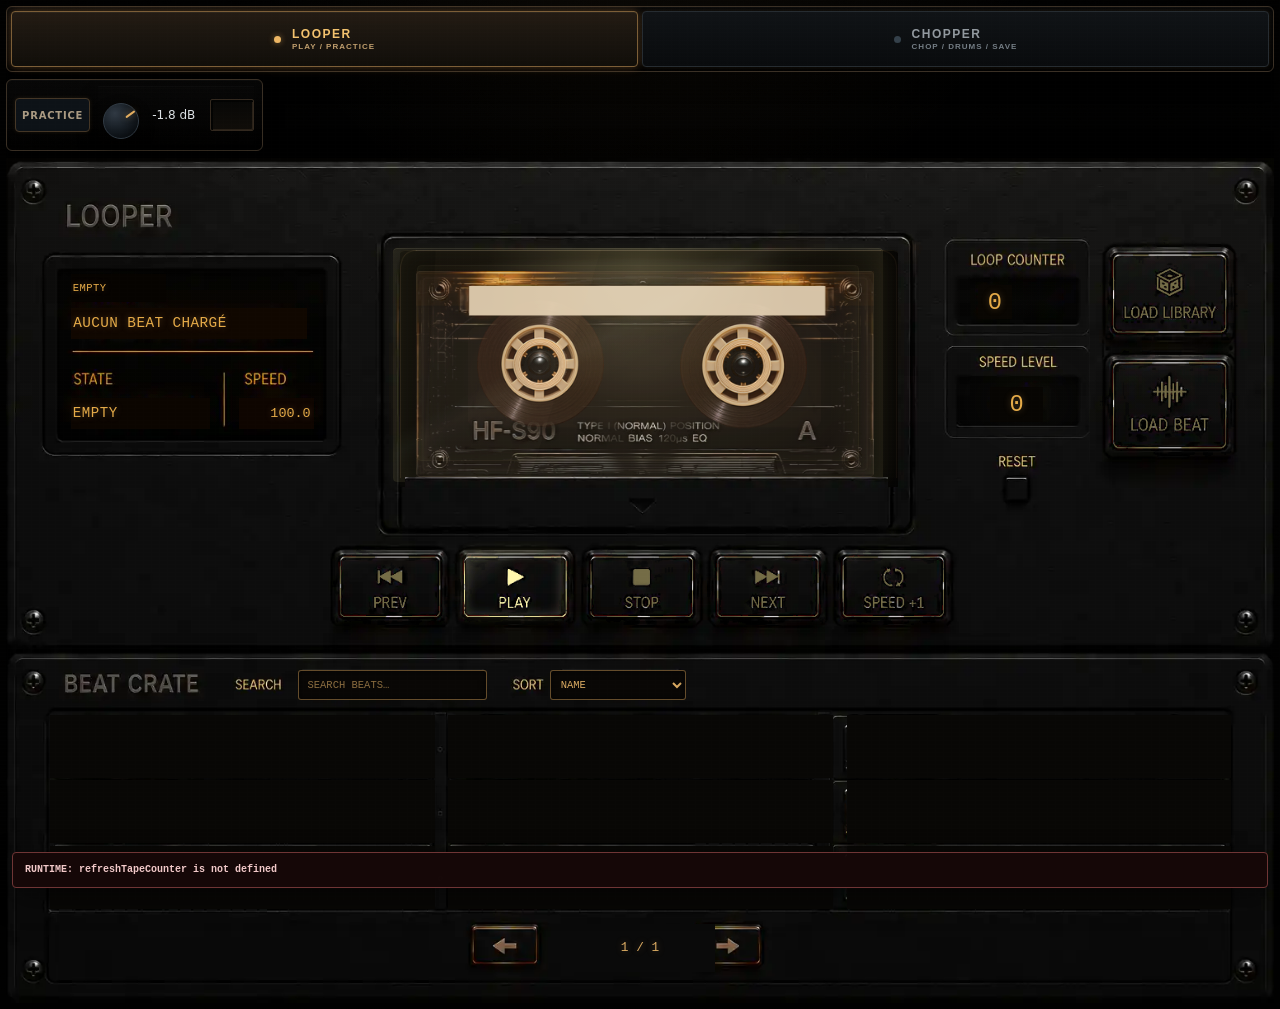
==== commit 99212b59: "Bust deck lighting cache" ====
--- a/index.html
+++ b/index.html
@@ -9,7 +9,7 @@
 <link rel="manifest" href="manifest.json">
 <link rel="stylesheet" href="./css/base.css">
 <link rel="stylesheet" href="./css/clean-ui.css">
-<link rel="stylesheet" href="./assets/looper-ui/overlay.css">
+<link rel="stylesheet" href="./assets/looper-ui/overlay.css?v=110-yellow-deck-lighting">
 </head>
 <body>
 <div id="appBootError" role="alert" aria-live="assertive"></div>
@@ -323,7 +323,7 @@
 </div>
 </div>
 
-<script src="./js/bootstrap.js"></script>
+<script src="./js/bootstrap.js?v=110-yellow-deck-lighting"></script>
 <script src="./js/core.js" defer></script>
 <script src="./js/looper.js" defer></script>
 <script src="./js/practice.js" defer></script>
--- a/assets/looper-ui/overlay.css
+++ b/assets/looper-ui/overlay.css
@@ -3,7 +3,10 @@
 
 #looper.asset-ui {
   --asset-amber:#e2ad5f;
+  --asset-lamp:#f4e28a;
+  --asset-lamp-hot:#fff2aa;
   --asset-glow:0;
+  --speed-light-level:0;
   position:relative!important;
   width:100%!important;
   aspect-ratio:1536/1024!important;
@@ -18,7 +21,7 @@
 #looper.asset-ui .looper-faceplate {
   position:absolute!important;
   inset:0!important;
-  z-index:0!important;
+  z-index:1!important;
   display:block!important;
   width:100%!important;
   height:100%!important;
@@ -30,7 +33,7 @@
   content:"";
   position:absolute;
   inset:0;
-  z-index:1;
+  z-index:2;
   pointer-events:none;
   background:linear-gradient(180deg,rgba(255,190,88,.012),transparent 38%);
 }
@@ -84,6 +87,95 @@
 #looper.asset-ui #importFolderBtn{left:86.55%;top:10.25%;width:10.3%;height:11.2%}
 #looper.asset-ui #importBeatsBtn{left:86.55%;top:23.25%;width:10.3%;height:11.8%}
 #looper.asset-ui #tapeCounterReset{left:78.55%;top:37.45%;width:2.45%;height:3.55%}
+
+/*
+  The faceplate has transparent light channels in the seven main buttons.
+  These fixed underlays provide the actual lamp color from behind the asset;
+  the physical button body and bezels remain part of faceplate.webp.
+*/
+#looper.asset-ui .asset-button-light {
+  position:absolute;
+  z-index:0;
+  border-radius:5px;
+  pointer-events:none;
+  background:var(--asset-lamp);
+  filter:brightness(.48) saturate(.92);
+  opacity:1;
+  transition:background-color 90ms ease,filter 90ms ease;
+}
+#looper.asset-ui .asset-button-light[data-control="prevBeat"]{left:25.52%;top:45.70%;width:9.25%;height:9.48%}
+#looper.asset-ui .asset-button-light[data-control="playBeat"]{left:35.42%;top:45.70%;width:9.31%;height:9.48%}
+#looper.asset-ui .asset-button-light[data-control="stopBeat"]{left:45.31%;top:45.70%;width:9.31%;height:9.48%}
+#looper.asset-ui .asset-button-light[data-control="nextBeat"]{left:55.27%;top:45.70%;width:9.31%;height:9.48%}
+#looper.asset-ui .asset-button-light[data-control="autoLooperToggle"]{left:65.30%;top:45.70%;width:9.44%;height:9.48%}
+#looper.asset-ui .asset-button-light[data-control="importFolderBtn"]{left:86.26%;top:9.67%;width:10.81%;height:11.82%}
+#looper.asset-ui .asset-button-light[data-control="importBeatsBtn"]{left:86.26%;top:22.75%;width:10.81%;height:12.70%}
+
+#looper.asset-ui .asset-button-light:is(.is-hot,.is-pressed,.is-pulse),
+#looper.asset-ui.asset-playing .asset-button-light[data-control="playBeat"] {
+  background:var(--asset-lamp-hot);
+  filter:brightness(1.02) saturate(1);
+}
+#looper.asset-ui .asset-button-light[data-control="playBeat"]{
+  background:var(--asset-lamp-hot);
+  filter:brightness(1.02) saturate(1);
+}
+#looper.asset-ui .asset-button-light[data-control="autoLooperToggle"]{
+  filter:brightness(calc(.48 + var(--speed-light-level) * .54)) saturate(calc(.92 + var(--speed-light-level) * .08));
+}
+#looper.asset-ui .asset-button-light.is-pressed{background:var(--asset-lamp-hot);filter:brightness(1.10) saturate(1)}
+#looper.asset-ui .asset-button-light.is-pulse{animation:asset-button-light-pulse 240ms ease-out}
+
+#looper.asset-ui:not(.asset-playing) .asset-button-light[data-control="playBeat"]{
+  animation:asset-play-idle-lamp 1.55s ease-in-out infinite;
+}
+
+#looper.asset-ui :is(
+  #prevBeat,#playBeat,#stopBeat,#nextBeat,#autoLooperToggle,
+  #importFolderBtn,#importBeatsBtn
+)::after {
+  content:"";
+  position:absolute;
+  inset:8%;
+  border-radius:4px;
+  pointer-events:none;
+  opacity:.14;
+  background:linear-gradient(145deg,rgba(255,250,222,.16),transparent 38% 100%);
+  box-shadow:inset 0 0 9px rgba(255,240,177,.16),0 0 10px rgba(244,226,138,.12);
+  transition:opacity 90ms ease,filter 90ms ease;
+}
+#looper.asset-ui :is(
+  #prevBeat,#playBeat,#stopBeat,#nextBeat,#autoLooperToggle,
+  #importFolderBtn,#importBeatsBtn
+).asset-backlight-hot::after,
+#looper.asset-ui.asset-playing #playBeat::after {
+  opacity:.96;
+}
+#looper.asset-ui #playBeat::after {
+  opacity:.82;
+  filter:brightness(1.04);
+  box-shadow:inset 0 0 12px rgba(255,246,206,.25),0 0 14px rgba(244,226,138,.24);
+}
+#looper.asset-ui:not(.asset-playing) #playBeat::after{animation:asset-play-idle-glow 1.55s ease-in-out infinite}
+#looper.asset-ui #autoLooperToggle::after {
+  opacity:calc(.14 + var(--speed-light-level) * .68);
+}
+
+@keyframes asset-button-light-pulse {
+  0%{filter:brightness(1)}
+  45%{filter:brightness(1.20)}
+  100%{filter:brightness(1)}
+}
+
+@keyframes asset-play-idle-lamp {
+  0%,100%{filter:brightness(.68) saturate(.94)}
+  50%{filter:brightness(1.14) saturate(1)}
+}
+
+@keyframes asset-play-idle-glow {
+  0%,100%{opacity:.30;filter:brightness(.90);box-shadow:inset 0 0 8px rgba(255,246,206,.16),0 0 8px rgba(244,226,138,.12)}
+  50%{opacity:1;filter:brightness(1.12);box-shadow:inset 0 0 13px rgba(255,246,206,.30),0 0 18px rgba(244,226,138,.30)}
+}
 
 /* Search/sort remain native controls. */
 #looper.asset-ui #librarySearch,
@@ -253,8 +345,7 @@
   justify-content:center;
   padding:0 .35%;
   color:#24170d;
-  background-image:radial-gradient(circle at 12% 31%,rgba(255,255,255,.18) 0 .45px,transparent .7px),radial-gradient(circle at 66% 71%,rgba(94,68,42,.08) 0 .55px,transparent .8px),linear-gradient(180deg,#e5d4b9 0%,#dec8a7 50%,#d9c19f 100%);
-  background-size:12px 10px,17px 14px,100% 100%;
+  background:none;
   border-radius:0;
   box-shadow:none;
   text-shadow:none;
@@ -269,16 +360,20 @@
 #looper.asset-ui .asset-cassette-glow {
   position:absolute;z-index:3;left:30.5%;top:10.7%;width:38.7%;height:27.6%;
   pointer-events:none;border-radius:4px;opacity:.72;
-  background:radial-gradient(ellipse at 50% 11%,rgba(255,177,63,.16),transparent 42%),linear-gradient(90deg,rgba(255,156,36,.04),transparent 11% 89%,rgba(255,156,36,.04));
-  box-shadow:inset 0 0 22px rgba(226,129,36,.11),0 0 14px rgba(226,129,36,.06);
+  background:radial-gradient(ellipse at 50% 11%,rgba(248,232,155,.18),transparent 42%),linear-gradient(90deg,rgba(244,226,138,.045),transparent 11% 89%,rgba(244,226,138,.045));
+  box-shadow:inset 0 0 22px rgba(244,226,138,.12),0 0 14px rgba(244,226,138,.065);
   mix-blend-mode:screen;transition:opacity .15s ease,filter .15s ease,box-shadow .15s ease;
 }
-#looper.asset-ui.asset-playing .asset-cassette-glow{opacity:1;filter:brightness(1.22);box-shadow:inset 0 0 29px rgba(255,156,36,.17),0 0 18px rgba(255,156,36,.10)}
-#looper.asset-ui .asset-speed-glow{position:absolute;z-index:3;left:75.2%;top:22.3%;width:10.7%;height:12%;pointer-events:none;opacity:var(--asset-glow);background:radial-gradient(ellipse at 50% 54%,rgba(255,168,43,.34),transparent 66%);filter:blur(2px);mix-blend-mode:screen;transition:opacity .12s ease,filter .12s ease}
-#looper.asset-ui .asset-speed-button-glow{position:absolute;z-index:3;left:65.45%;top:46.05%;width:9.4%;height:8.7%;pointer-events:none;opacity:var(--asset-glow);border-radius:4px;box-shadow:inset 0 0 12px rgba(255,165,46,.34),0 0 12px rgba(255,165,46,.24);transition:opacity .12s ease,box-shadow .12s ease}
+#looper.asset-ui.asset-playing .asset-cassette-glow{opacity:1;filter:brightness(1.12);box-shadow:inset 0 0 29px rgba(248,232,155,.18),0 0 18px rgba(244,226,138,.10)}
+#looper.asset-ui .asset-speed-glow{position:absolute;z-index:3;left:75.2%;top:22.3%;width:10.7%;height:12%;pointer-events:none;opacity:var(--asset-glow);background:radial-gradient(ellipse at 50% 54%,rgba(248,232,155,.31),transparent 66%);filter:blur(2px);mix-blend-mode:screen;transition:opacity .12s ease,filter .12s ease}
 
 @media(max-width:760px){
   #looper.asset-ui{width:100%!important}
   #looper.asset-ui .asset-readout{text-shadow:0 0 4px rgba(226,173,95,.3)}
   #looper.asset-ui #library .trackMeta small{display:none!important}
 }
+
+@media(prefers-reduced-motion:reduce){
+  #looper.asset-ui:not(.asset-playing) .asset-button-light[data-control="playBeat"],
+  #looper.asset-ui:not(.asset-playing) #playBeat::after{animation:none!important}
+}
